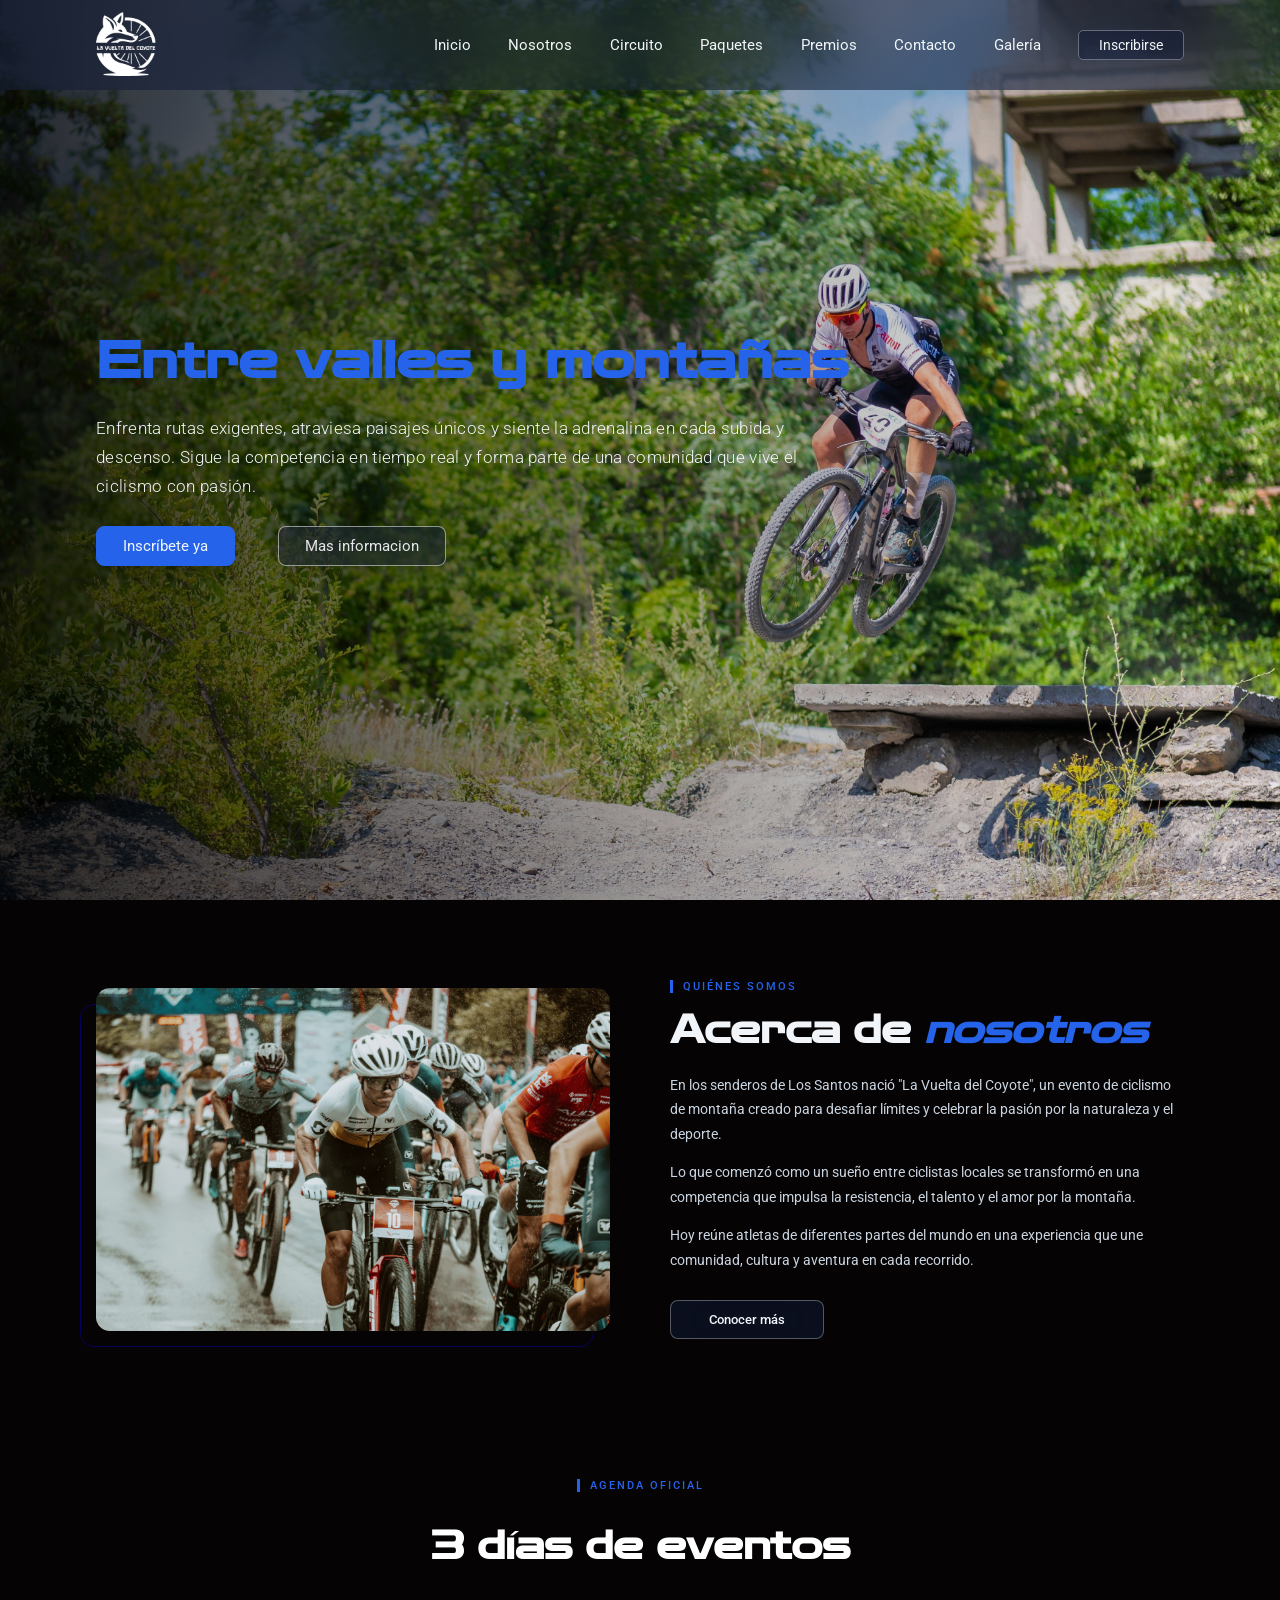
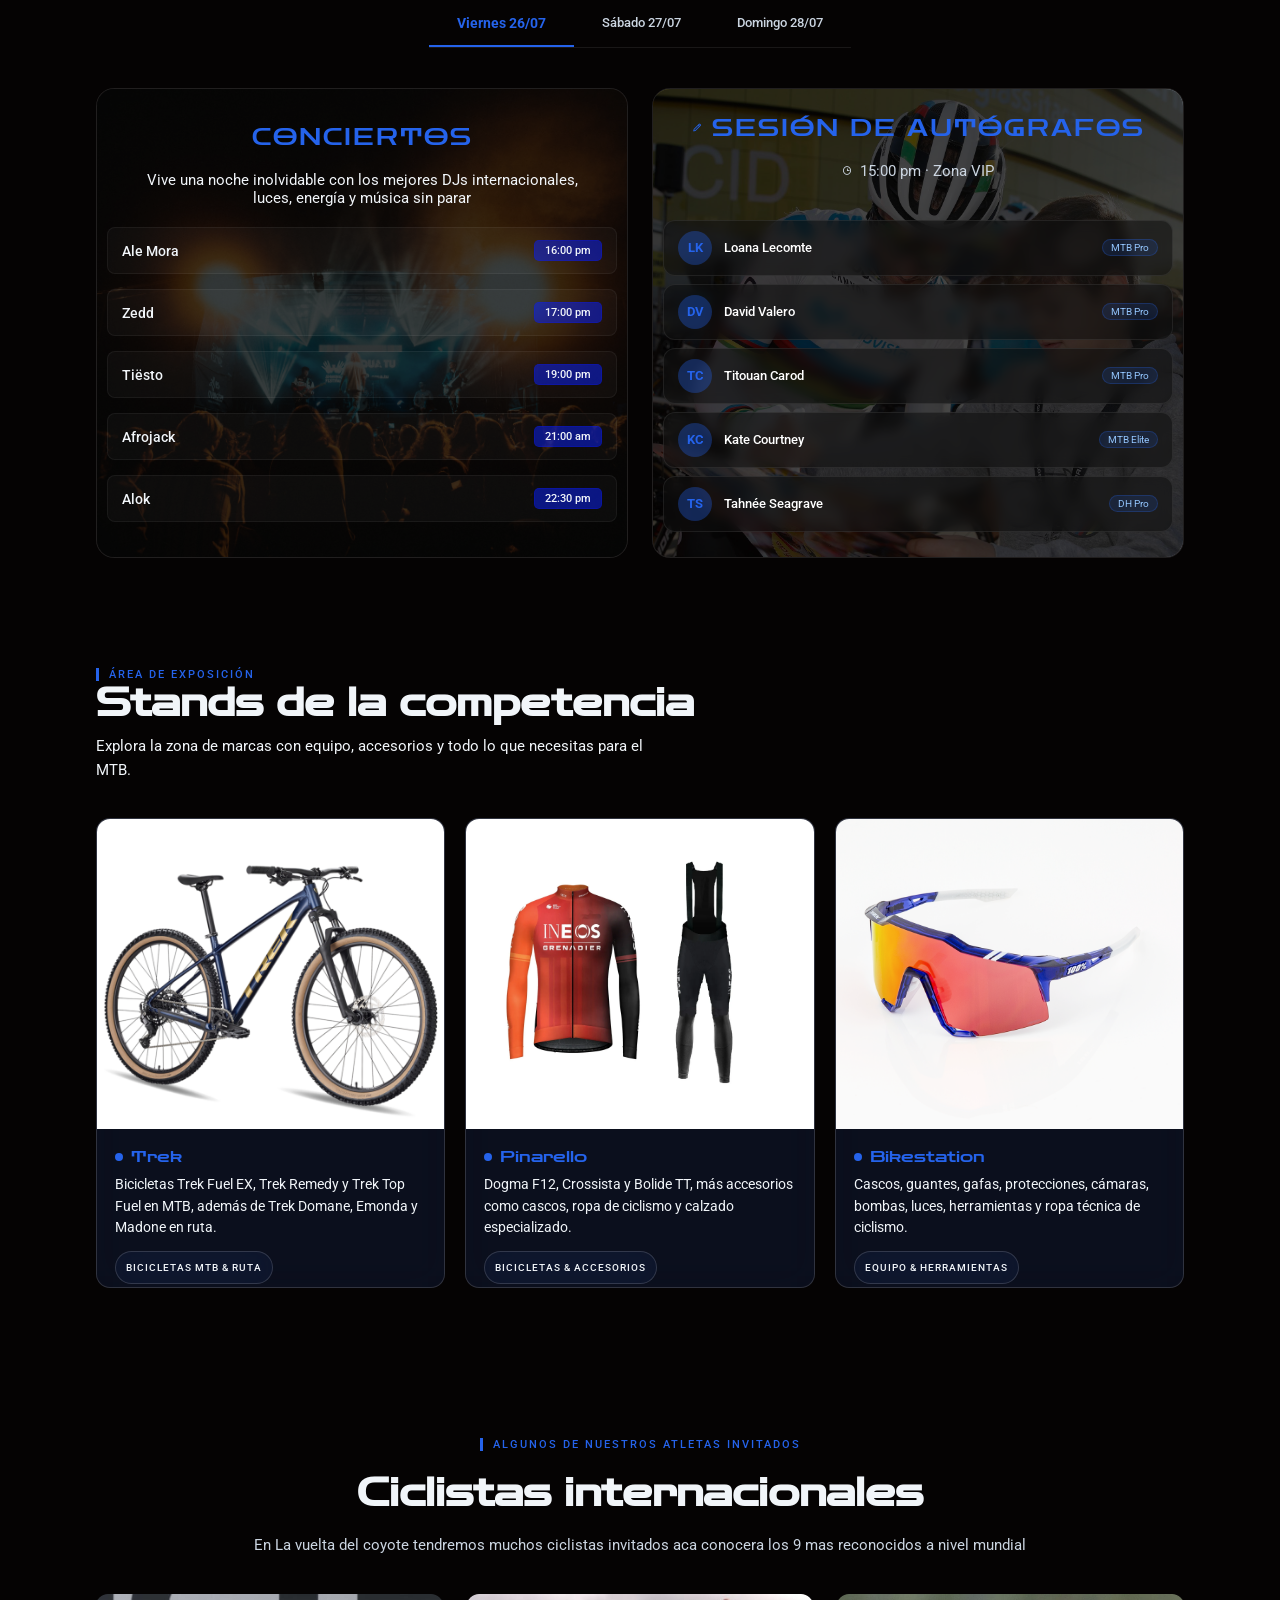
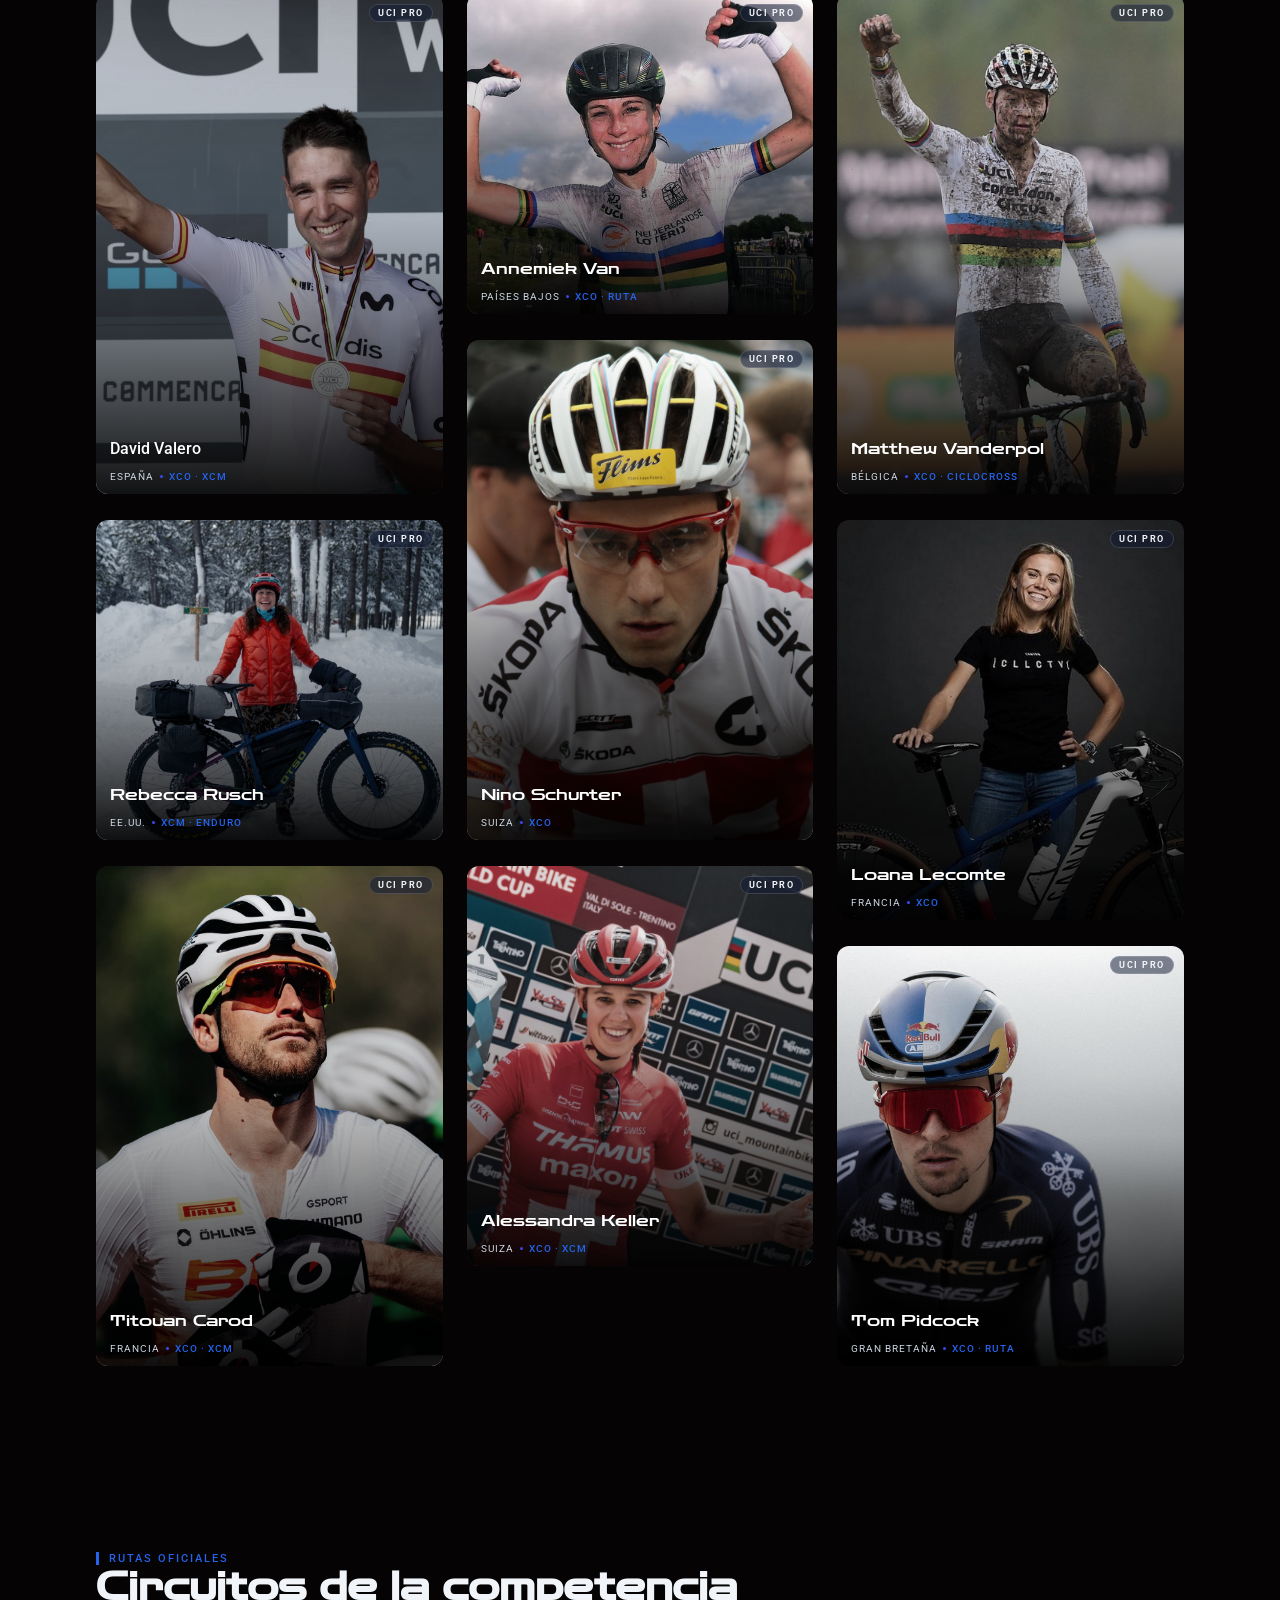
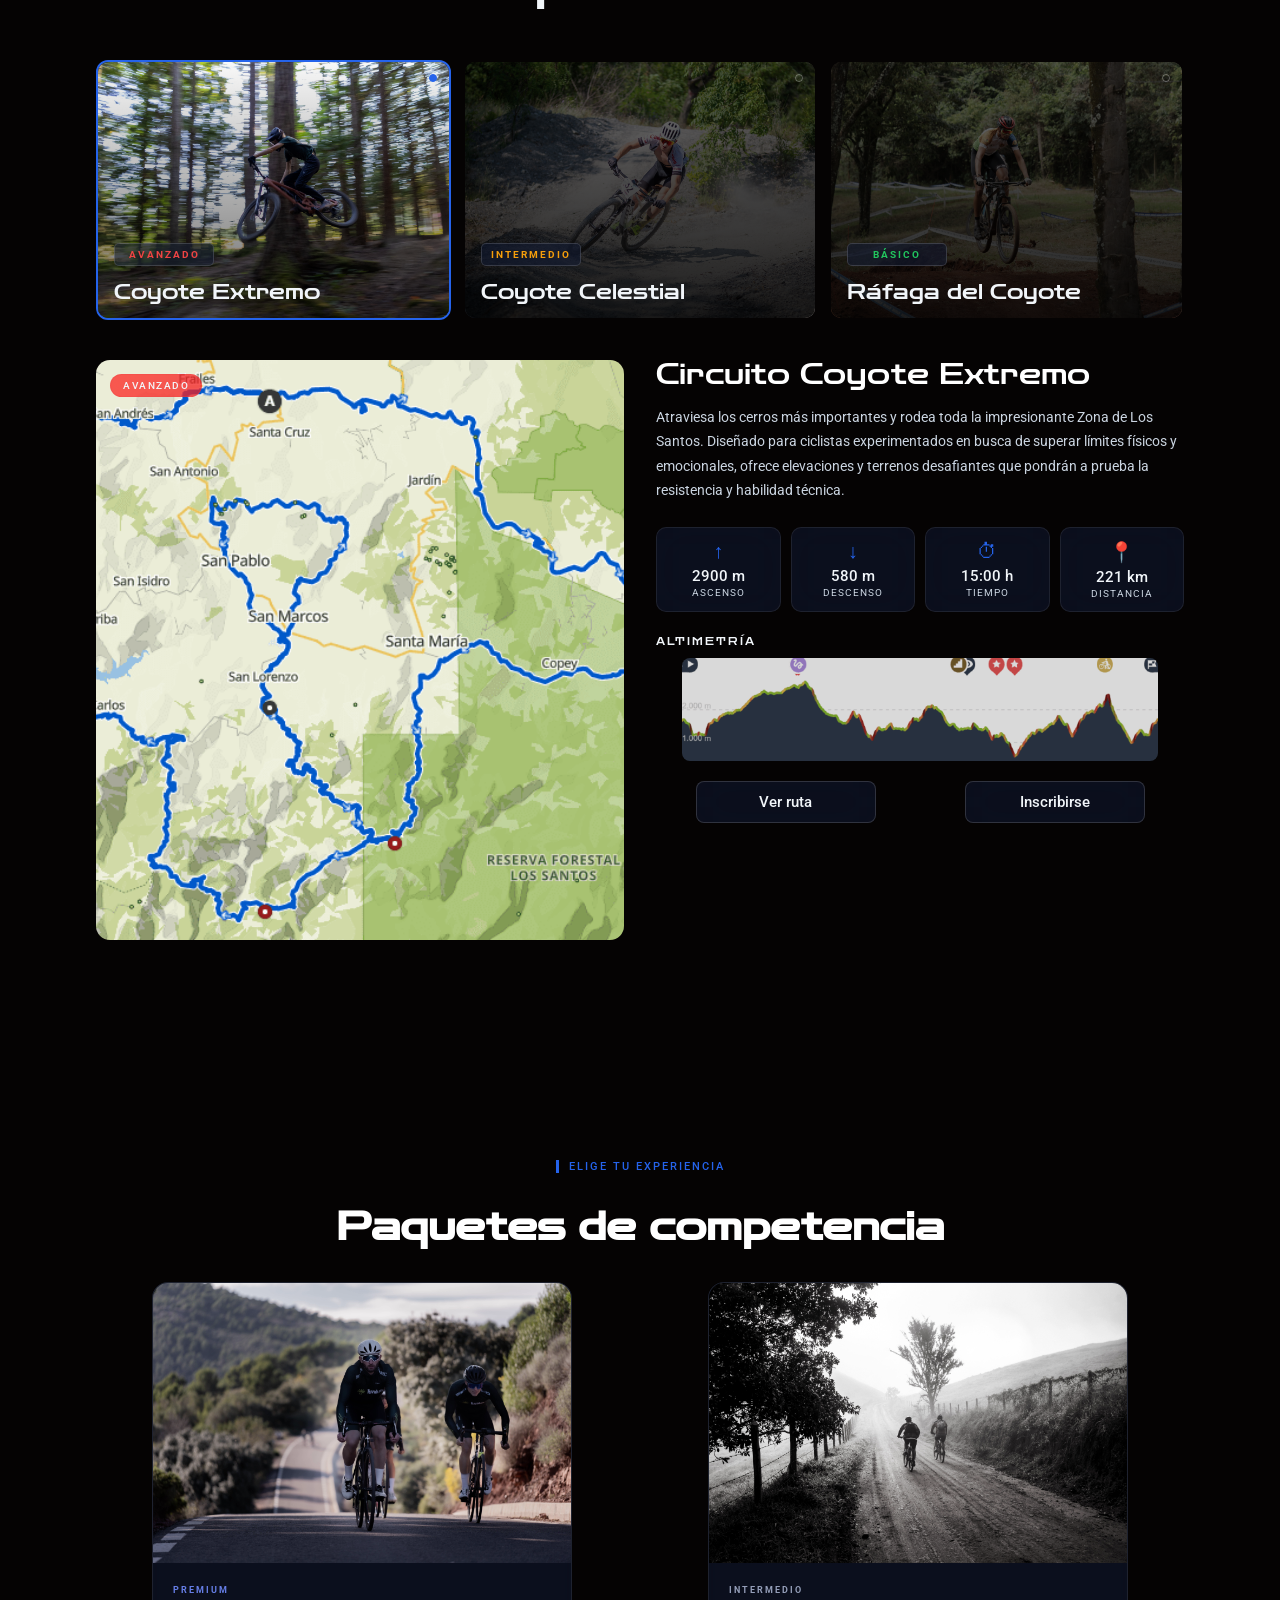
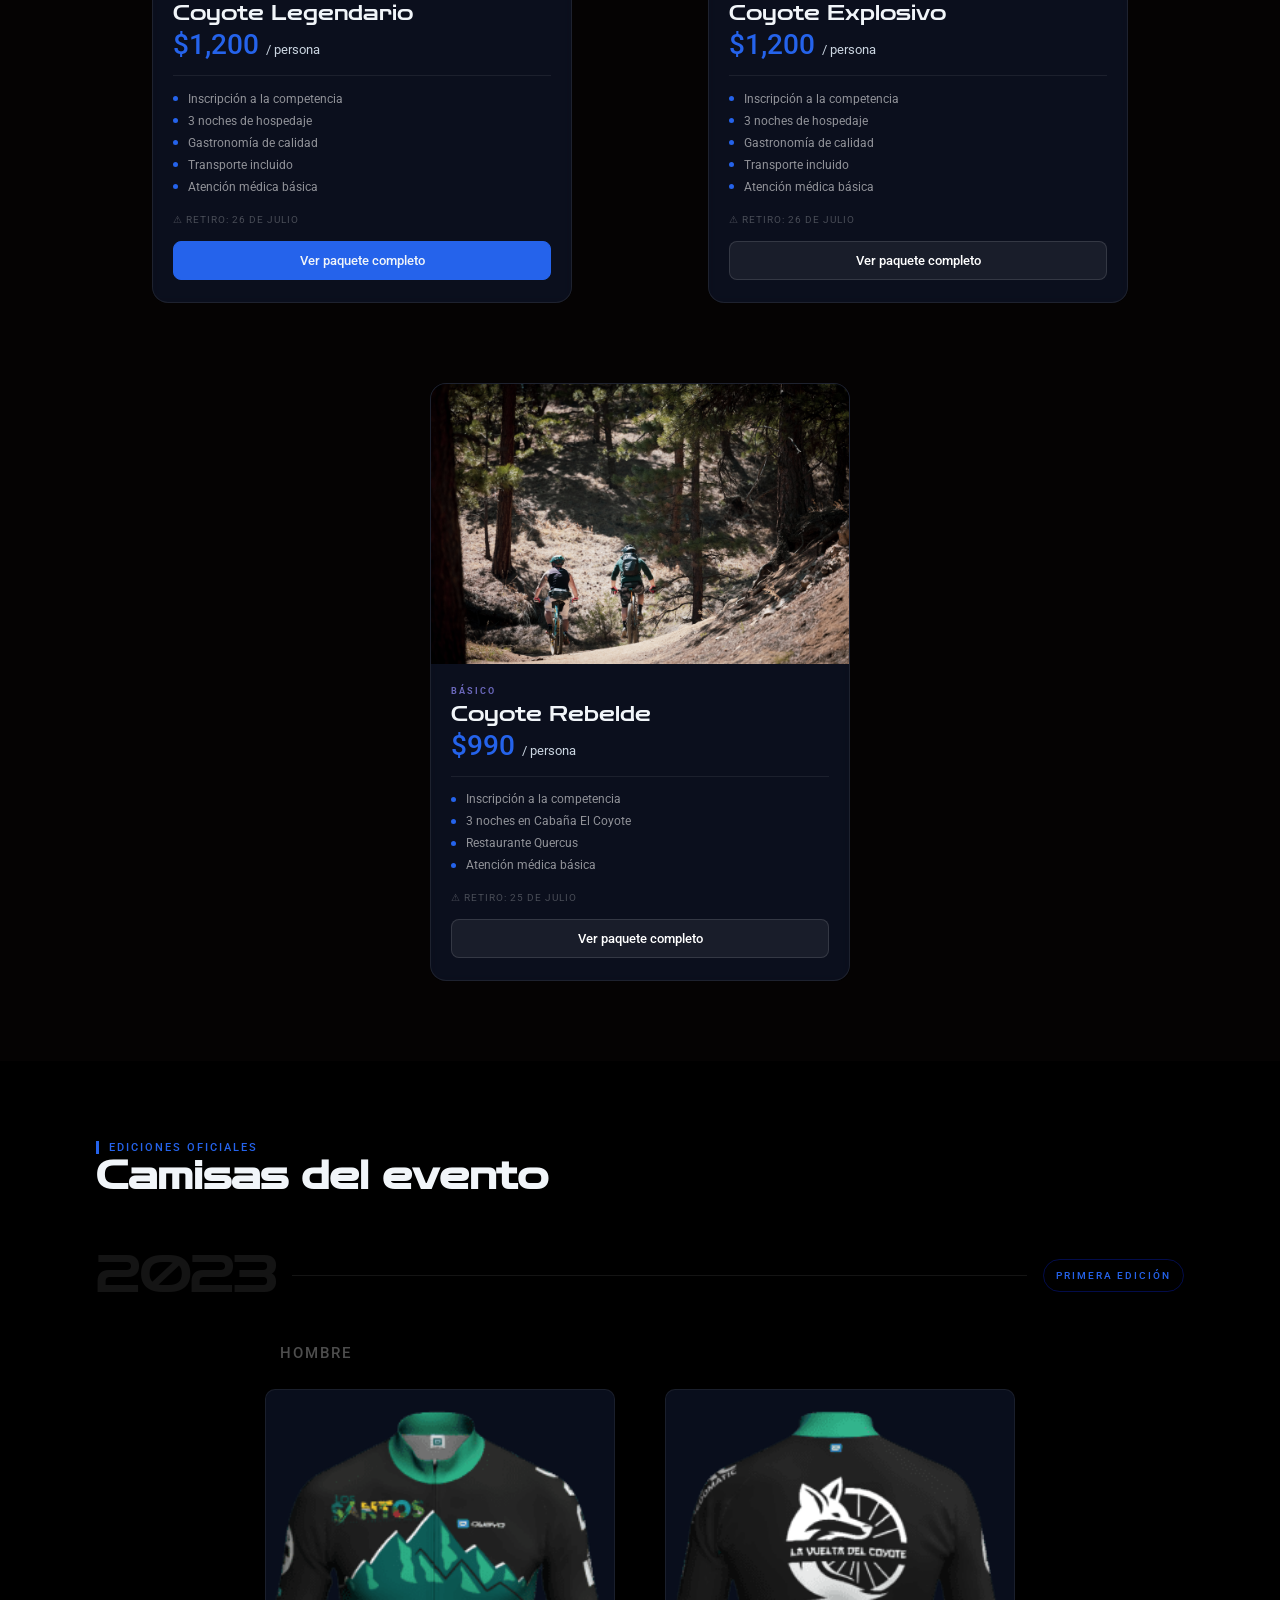
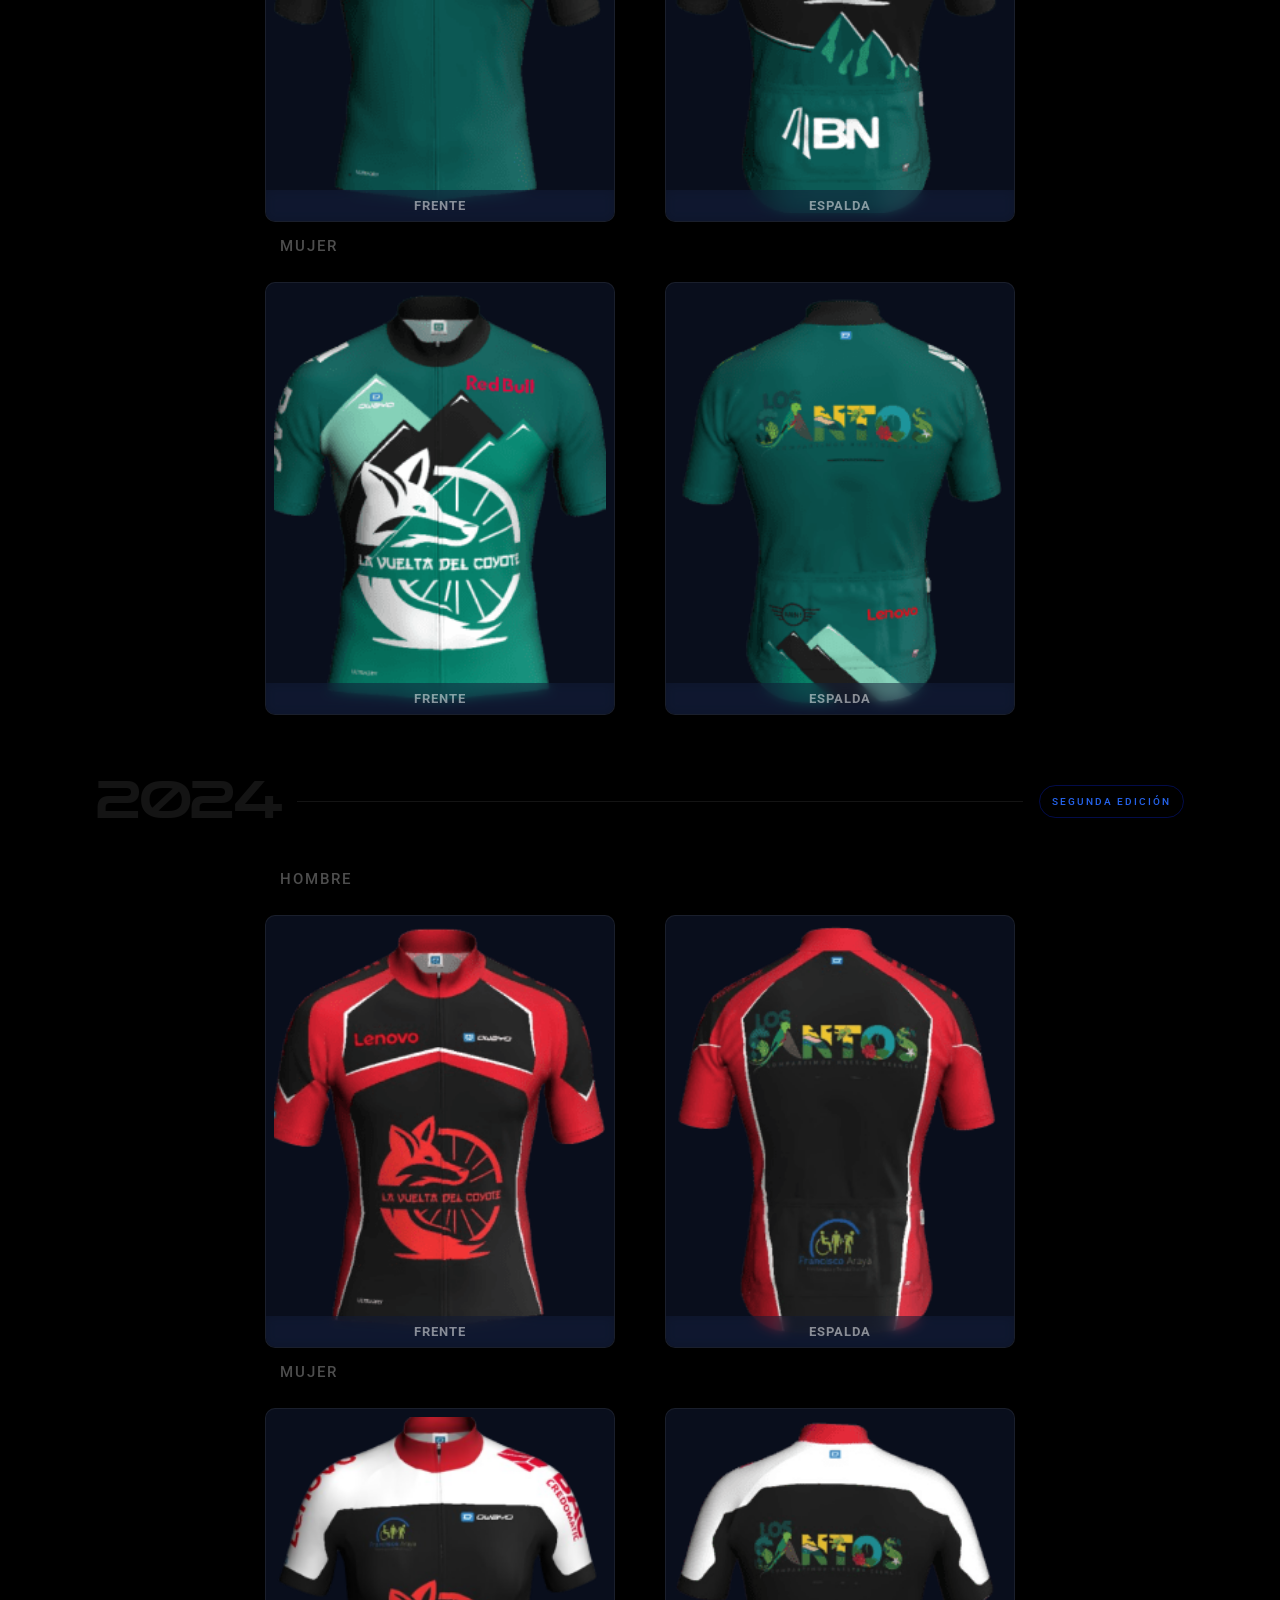
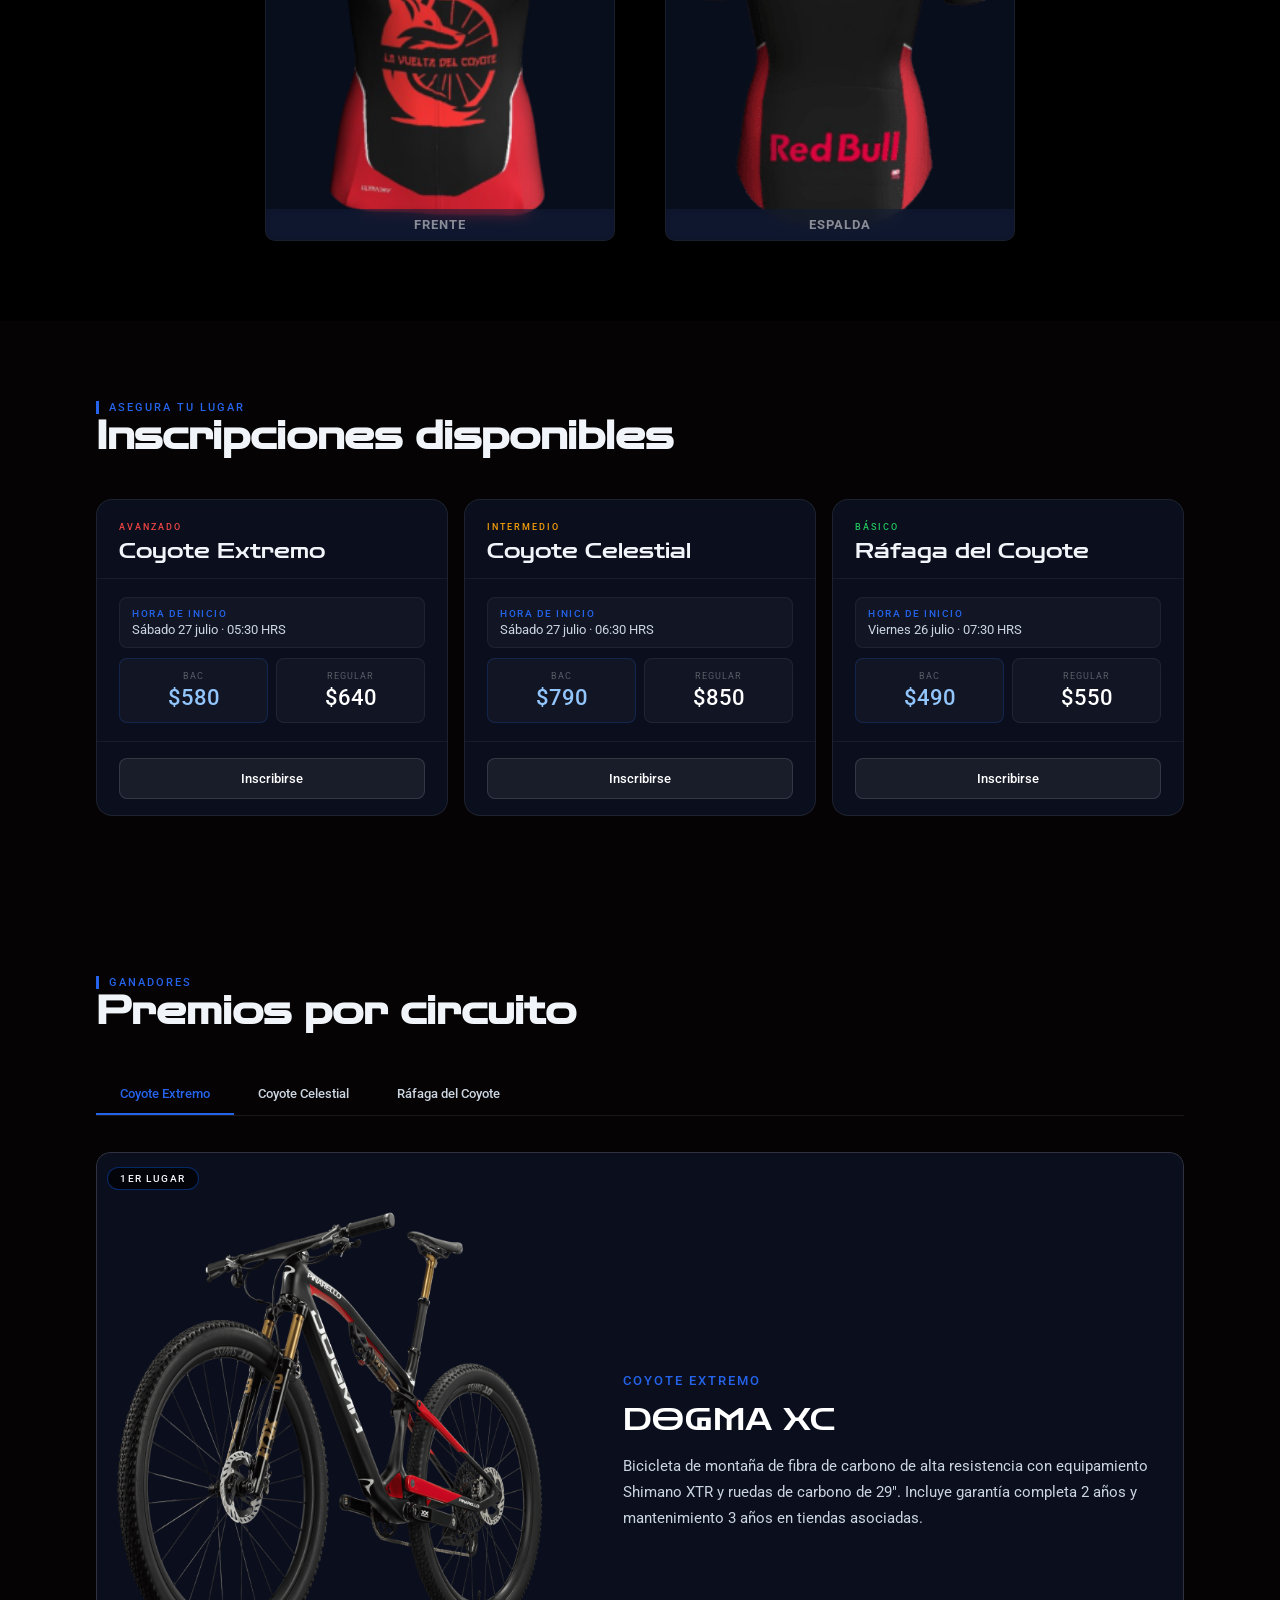
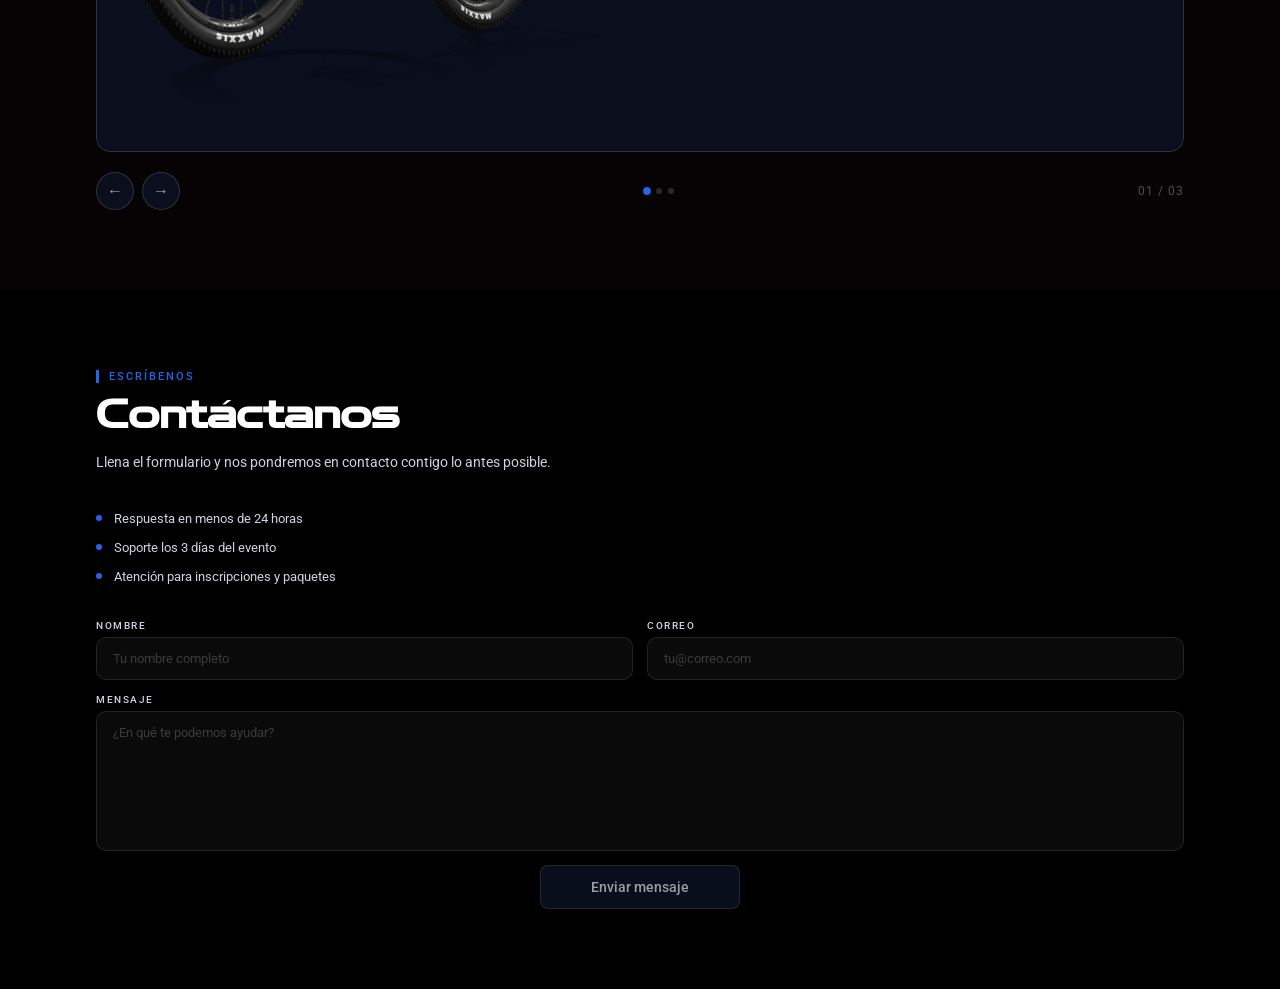
==== index.html @ 6ac996fc "Add files via upload" ====
<!DOCTYPE html>
<html lang="en">

<head>
    <meta charset="UTF-8">
    <meta name="viewport" content="width=device-width, initial-scale=1.0">
    <title>La vuelta del coyote</title>
    <link rel="shortcut icon" href="img/logo parte de arriba.svg" image/x-icon">
    <!-- link FONT AWESOME  all.min.css-->
    <link href='https://unpkg.com/boxicons@2.1.4/css/boxicons.min.css' rel='stylesheet'>
    <link rel="stylesheet" href="css/style.css">
</head>

<body>
    <header class="header">
        <div class="barranavegacion">
            <nav>
                <div class="logo">
                    <img class="logo-img" src="img/logo.png" alt="">
                </div>
                <div class="menu-hamburguesa">
                    <span></span>
                    <span></span>
                    <span></span>
                </div>
                <div class="navMenu">
                    <ul class="nav-list">
                        <li class="nav-link"><a class="texto-menu" href="#anclaheader">Inicio</a></li>
                        <li class="nav-link"><a class="texto-menu" href="#anclanosotros">Nosotros</a></li>
                        <li class="nav-link"><a class="texto-menu" href="#anclacircuitos">Circuito</a></li>
                        <li class="nav-link"><a class="texto-menu" href="#anclapaquetes">Paquetes</a></li>
                        <li class="nav-link"><a class="texto-menu" href="#anclapremiacion">Premios</a></li>
                        <li class="nav-link"><a class="texto-menu" href="#anclacontacto">Contacto</a></li>
                        <li class="nav-link"><a class="texto-menu" href="Galería.html">Galería</a></li>
                        <li><a class="btn-menu" href="Inscripcion.html">Inscribirse</a>
                        </li>
                    </ul>
                    <div class="x" id="nav-close">
                        <i class='bx bx-x bx-lg'></i>
                    </div>
                </div>
            </nav>
        </div>
        <div class="conatinerHeader">
            <h1 class="h1">
                Entre valles y montañas
            </h1>

            <div class="texto-normal">
                <p class="p">
                    Enfrenta rutas exigentes, atraviesa paisajes únicos y siente la adrenalina en cada subida y
                    descenso.
                    Sigue la competencia en tiempo real y forma parte de una comunidad que vive el ciclismo con pasión.
                </p>
            </div>

            <div class="texto-celular-peque">
                <p class="p">
                    Vive el ciclismo de montaña en Los Santos.
                    <br>
                    Rutas exigentes, paisajes únicos y pura adrenalina en cada recorrido.
                    Sé parte de esta experiencia.
                </p>
            </div>
            <div class="btn-he">
                <a href="Inscripcion.html" class="Boton-header1">Inscríbete ya</a>
                <a href="Inscripcion.html" class="Boton-header2">Mas informacion</a>
            </div>
        </div>
    </header>
    <main>
        <section class="historia" id="historia">
            <article class="container">
                <div class="an-inner">

                    <div class="an-img-wrap">
                        <div class="an-img-line"></div>
                        <img class="an-img" src="img/nosotros.jpg" alt="La Vuelta del Coyote">
                    </div>

                    <div class="an-text">
                        <span class="an-tag">Quiénes somos</span>
                        <h2>Acerca de <em>nosotros</em></h2>
                        <p>En los senderos de Los Santos nació "La Vuelta del Coyote", un evento de ciclismo de montaña
                            creado para desafiar límites y celebrar la pasión por la naturaleza y el deporte.</p>
                        <p>Lo que comenzó como un sueño entre ciclistas locales se transformó en una competencia que
                            impulsa la resistencia, el talento y el amor por la montaña.</p>
                        <p>Hoy reúne atletas de diferentes partes del mundo en una experiencia que une comunidad,
                            cultura y aventura en cada recorrido.</p>
                        <a class="an-btn" href="historia.html">
                            Conocer más
                        </a>
                    </div>

                </div>
            </article>
        </section>
        <!-- ══════════════════════════════════════
     EVENTOS
══════════════════════════════════════ -->
        <section class="ew-section" id="eventos">
            <div class="container">
                <!-- HEADER + TABS -->
                <div class="ew-header">
                    <span class="rb-tag">Agenda oficial</span>
                    <h2>3 días de eventos</h2>
                    <div class="ew-tabs">
                        <div class="ew-tab active" onclick="showDay('d1', this)">Viernes 26/07</div>
                        <div class="ew-tab" onclick="showDay('d2', this)">Sábado 27/07</div>
                        <div class="ew-tab" onclick="showDay('d3', this)">Domingo 28/07</div>
                    </div>
                </div>

                <!-- CUERPO DÍAS -->
                <div class="ew-body">
                    <div class="ew-body-inner">

                        <!-- DÍA 1 — Viernes -->
                        <div class="ew-day active" id="d1">

                            <div class="ew-concert">
                                <img class="ew-concert-img" src="img/concierto.jpg" alt="Concierto viernes">

                                <div class="ew-concert-body">
                                    <div class="ew-section-label">
                                        Conciertos
                                    </div>

                                    <p class="ew-concert-text">
                                        Vive una noche inolvidable con los mejores DJs internacionales, luces, energía y
                                        música sin parar
                                    </p>

                                    <div class="ew-lineup">
                                        <div class="ew-artist">
                                            <span class="ew-artist-name">Ale Mora</span>
                                            <span class="ew-artist-time">16:00 pm</span>
                                        </div>
                                        <div class="ew-artist">
                                            <span class="ew-artist-name">Zedd</span>
                                            <span class="ew-artist-time">17:00 pm</span>
                                        </div>
                                        <div class="ew-artist">
                                            <span class="ew-artist-name">Tiësto</span>
                                            <span class="ew-artist-time">19:00 pm</span>
                                        </div>
                                        <div class="ew-artist">
                                            <span class="ew-artist-name">Afrojack</span>
                                            <span class="ew-artist-time">21:00 am</span>
                                        </div>

                                        <div class="ew-artist">
                                            <span class="ew-artist-name">Alok</span>
                                            <span class="ew-artist-time">22:30 pm</span>
                                        </div>
                                    </div>
                                </div>
                            </div>
                            <div class="ew-sign">

                                <img class="ew-autografo" src="img/51734011_10157051315244494_9063952334115045376_n.jpg"
                                    alt="Concierto viernes">
                                <div class="ew-concert-body">
                                    <div class="ew-section-label">
                                        <i class='bx bx-pencil'></i> Sesión de autógrafos
                                    </div>
                                    <div class="ew-sign-meta">
                                        <i class='bx bx-time'></i> 15:00 pm · Zona VIP
                                    </div>
                                    <div class="ew-riders">
                                        <div class="ew-rider">
                                            <div class="ew-rider-avatar">LK</div>
                                            <span class="ew-rider-name">Loana Lecomte</span>
                                            <span class="ew-rider-tag">MTB Pro</span>
                                        </div>
                                        <div class="ew-rider">
                                            <div class="ew-rider-avatar">DV</div>
                                            <span class="ew-rider-name">David Valero</span>
                                            <span class="ew-rider-tag">MTB Pro</span>
                                        </div>
                                        <div class="ew-rider">
                                            <div class="ew-rider-avatar">TC</div>
                                            <span class="ew-rider-name">Titouan Carod</span>
                                            <span class="ew-rider-tag">MTB Pro</span>
                                        </div>
                                        <div class="ew-rider">
                                            <div class="ew-rider-avatar">KC</div>
                                            <span class="ew-rider-name">Kate Courtney</span>
                                            <span class="ew-rider-tag">MTB Elite</span>
                                        </div>

                                        <div class="ew-rider">
                                            <div class="ew-rider-avatar">TS</div>
                                            <span class="ew-rider-name">Tahnée Seagrave</span>
                                            <span class="ew-rider-tag">DH Pro</span>
                                        </div>
                                    </div>
                                </div>

                            </div>
                        </div>



                    </div>

                    <!-- DÍA 2 — Sábado -->
                    <div class="ew-day" id="d2">

                        <div class="ew-concert">
                            <img class="ew-concert-img" src="img/concierto2.jpg" alt="Concierto sábado">

                            <div class="ew-concert-body">
                                <div class="ew-section-label">
                                    Conciertos
                                </div>

                                <p class="ew-concert-text">
                                    Prepárate para una experiencia épica con beats explosivos, efectos visuales y
                                    artistas que harán vibrar toda la noche
                                </p>

                                <div class="ew-lineup">
                                    <div class="ew-artist">
                                        <span class="ew-artist-name">Toledo</span>
                                        <span class="ew-artist-time">15:30 pm</span>
                                    </div>

                                    <div class="ew-artist">
                                        <span class="ew-artist-name">Steve Aoki</span>
                                        <span class="ew-artist-time">17:00 pm</span>
                                    </div>

                                    <div class="ew-artist">
                                        <span class="ew-artist-name">Charlotte de Witte</span>
                                        <span class="ew-artist-time">18:30 pm</span>
                                    </div>

                                    <div class="ew-artist">
                                        <span class="ew-artist-name">Marshmello</span>
                                        <span class="ew-artist-time">20:00 pm</span>
                                    </div>

                                    <div class="ew-artist">
                                        <span class="ew-artist-name">Don Diablo</span>
                                        <span class="ew-artist-time">22:00 pm</span>
                                    </div>
                                </div>
                            </div>
                        </div>

                        <div class="ew-sign">

                            <img class="ew-autografo" src="img/autografo.png" alt="Sesión de autógrafos sábado">

                            <div class="ew-concert-body">

                                <div class="ew-section-label">
                                    <i class='bx bx-pencil'></i> Sesión de autógrafos
                                </div>

                                <div class="ew-sign-meta">
                                    <i class='bx bx-time'></i> 16:30 pm · Zona Premium
                                </div>

                                <div class="ew-riders">

                                    <div class="ew-rider">
                                        <div class="ew-rider-avatar">MG</div>
                                        <span class="ew-rider-name">Mathieu van der Poel</span>
                                        <span class="ew-rider-tag">XC Elite</span>
                                    </div>

                                    <div class="ew-rider">
                                        <div class="ew-rider-avatar">SP</div>
                                        <span class="ew-rider-name">Sam Pilgrim</span>
                                        <span class="ew-rider-tag">Freestyle MTB</span>
                                    </div>

                                    <div class="ew-rider">
                                        <div class="ew-rider-avatar">NF</div>
                                        <span class="ew-rider-name">Nino Schurter</span>
                                        <span class="ew-rider-tag">World Champion</span>
                                    </div>

                                    <div class="ew-rider">
                                        <div class="ew-rider-avatar">RH</div>
                                        <span class="ew-rider-name">Rachel Atherton</span>
                                        <span class="ew-rider-tag">Downhill Pro</span>
                                    </div>

                                    <div class="ew-rider">
                                        <div class="ew-rider-avatar">TP</div>
                                        <span class="ew-rider-name">Tom Pidcock</span>
                                        <span class="ew-rider-tag">Olympic Rider</span>
                                    </div>

                                </div>
                            </div>

                        </div>

                    </div>

                    <!-- DÍA 3 — Domingo -->
                    <div class="ew-day" id="d3">

                        <div class="ew-concert">
                            <img class="ew-concert-img" src="img/concierto3.jpg" alt="Concierto domingo">

                            <div class="ew-concert-body">
                                <div class="ew-section-label">
                                    Conciertos
                                </div>

                                <p class="ew-concert-text">
                                    El último día llega con una mezcla brutal de música electrónica, visuales futuristas
                                    y un cierre legendario
                                </p>

                                <div class="ew-lineup">

                                    <div class="ew-artist">
                                        <span class="ew-artist-name">Alan Walker</span>
                                        <span class="ew-artist-time">14:30 pm</span>
                                    </div>

                                    <div class="ew-artist">
                                        <span class="ew-artist-name">DJ Snake</span>
                                        <span class="ew-artist-time">16:00 pm</span>
                                    </div>

                                    <div class="ew-artist">
                                        <span class="ew-artist-name">KSHMR</span>
                                        <span class="ew-artist-time">18:00 pm</span>
                                    </div>

                                    <div class="ew-artist">
                                        <span class="ew-artist-name">The Chainsmokers</span>
                                        <span class="ew-artist-time">20:00 pm</span>
                                    </div>

                                    <div class="ew-artist">
                                        <span class="ew-artist-name">Hardwell</span>
                                        <span class="ew-artist-time">22:30 pm</span>
                                    </div>

                                </div>
                            </div>
                        </div>

                        <div class="ew-sign">

                            <img class="ew-autografo" src="img/istockphoto-130406714-612x612.jpg"
                                alt="Sesión de autógrafos domingo">

                            <div class="ew-concert-body">

                                <div class="ew-section-label">
                                    <i class='bx bx-pencil'></i> Sesión de autógrafos
                                </div>

                                <div class="ew-sign-meta">
                                    <i class='bx bx-time'></i> 17:00 pm · Zona Fans
                                </div>

                                <div class="ew-riders">

                                    <div class="ew-rider">
                                        <div class="ew-rider-avatar">JN</div>
                                        <span class="ew-rider-name">Jolanda Neff</span>
                                        <span class="ew-rider-tag">XC Champion</span>
                                    </div>

                                    <div class="ew-rider">
                                        <div class="ew-rider-avatar">MV</div>
                                        <span class="ew-rider-name">Marianne Vos</span>
                                        <span class="ew-rider-tag">Road / CX Elite</span>
                                    </div>

                                    <div class="ew-rider">
                                        <div class="ew-rider-avatar">PL</div>
                                        <span class="ew-rider-name">Pauline Ferrand-Prévot</span>
                                        <span class="ew-rider-tag">Olympic Rider</span>
                                    </div>

                                    <div class="ew-rider">
                                        <div class="ew-rider-avatar">MC</div>
                                        <span class="ew-rider-name">Myriam Nicole</span>
                                        <span class="ew-rider-tag">World Champion</span>
                                    </div>

                                    <div class="ew-rider">
                                        <div class="ew-rider-avatar">LG</div>
                                        <span class="ew-rider-name">Loana Lecomte</span>
                                        <span class="ew-rider-tag">XC Pro</span>
                                    </div>

                                </div>
                            </div>

                        </div>

                    </div>

                </div>
            </div>
            </div>



        </section>
        <!-- ══════════════════════════════════════
     STANDS
══════════════════════════════════════ -->
        <section class="st-section" id="toldos">
            <div class="container">

                <div class="st-header">
                    <span class="rb-tag st-tag">Área de exposición</span>
                    <h2>Stands de la competencia</h2>
                    <p>Explora la zona de marcas con equipo, accesorios y todo lo que necesitas para el MTB.</p>
                </div>

                <div class="st-grid">

                    <div class="st-card">
                        <img class="st-card-img" src="img/trek.png" alt="Stand Trek">
                        <div class="st-card-body">
                            <p class="st-brand"><span class="st-brand-dot"></span>Trek</p>
                            <p class="st-card-desc">Bicicletas Trek Fuel EX, Trek Remedy y Trek Top Fuel en MTB, además
                                de Trek Domane, Emonda y Madone en ruta.</p>
                            <span class="st-card-tag">Bicicletas MTB & Ruta</span>
                        </div>
                    </div>

                    <div class="st-card">
                        <img class="st-card-img" src="img/pinarello.jpg" alt="Stand Pinarello">
                        <div class="st-card-body">
                            <p class="st-brand"><span class="st-brand-dot"></span>Pinarello</p>
                            <p class="st-card-desc">Dogma F12, Crossista y Bolide TT, más accesorios como cascos, ropa
                                de ciclismo y calzado especializado.</p>
                            <span class="st-card-tag">Bicicletas & Accesorios</span>
                        </div>
                    </div>

                    <div class="st-card">
                        <img class="st-card-img" src="img/bikestation.jpg" alt="Stand Bikestation">
                        <div class="st-card-body">
                            <p class="st-brand"><span class="st-brand-dot"></span>Bikestation</p>
                            <p class="st-card-desc">Cascos, guantes, gafas, protecciones, cámaras, bombas, luces,
                                herramientas y ropa técnica de ciclismo.</p>
                            <span class="st-card-tag">Equipo & Herramientas</span>
                        </div>
                    </div>

                </div>
            </div>
        </section>
        <section class="ciclistas" id="ciclistas">
            <div class="container">

                <div class="ciclist-header">
                    <span class="rb-tag st-tag">Algunos de nuestros atletas invitados</span>
                    <h2>Ciclistas internacionales</h2>
                    <p>En La vuelta del coyote tendremos muchos ciclistas invitados aca conocera los 9 mas reconocidos a
                        nivel mundial</p>
                </div>

                <div class="cy-grid">

                    <div class="cy-card card-1 cy-card--tall">
                        <img src="img/david.jpg" alt="David Valero">
                        <div class="cy-overlay"></div>
                        <span class="cy-uci">UCI Pro</span>
                        <div class="cy-info">
                            <p class="cy-name">David Valero</p>
                            <div class="cy-meta">
                                <span class="cy-country">España</span>
                                <span class="cy-dot"></span>
                                <span class="cy-spec">XCO · XCM</span>
                            </div>
                            <div class="cy-extra">
                                <p class="cy-extra-text">Campeón nacional de MTB cross-country</p>
                            </div>
                        </div>
                    </div>

                    <div class="cy-card card-2">
                        <img src="img/rebecca rush.png" alt="Rebecca Rusch">
                        <div class="cy-overlay"></div>
                        <span class="cy-uci">UCI Pro</span>
                        <div class="cy-info">
                            <p class="cy-name">Rebecca Rusch</p>
                            <div class="cy-meta">
                                <span class="cy-country">EE.UU.</span>
                                <span class="cy-dot"></span>
                                <span class="cy-spec">XCM · Enduro</span>
                            </div>
                            <div class="cy-extra">
                                <p class="cy-extra-text">La "Reina del Dolor" del ciclismo extremo</p>
                            </div>
                        </div>
                    </div>

                    <div class="cy-card card-3">
                        <img src="img/Titouan Carod.png" alt="Titouan Carod">
                        <div class="cy-overlay"></div>
                        <span class="cy-uci">UCI Pro</span>
                        <div class="cy-info">
                            <p class="cy-name">Titouan Carod</p>
                            <div class="cy-meta">
                                <span class="cy-country">Francia</span>
                                <span class="cy-dot"></span>
                                <span class="cy-spec">XCO · XCM</span>
                            </div>
                            <div class="cy-extra">
                                <p class="cy-extra-text">Top 10 Copa del Mundo UCI MTB</p>
                            </div>
                        </div>
                    </div>

                    <div class="cy-card card-4">
                        <img src="img/anemic.jpg" alt="Annemiek Van">
                        <div class="cy-overlay"></div>
                        <span class="cy-uci">UCI Pro</span>
                        <div class="cy-info">
                            <p class="cy-name">Annemiek Van</p>
                            <div class="cy-meta">
                                <span class="cy-country">Países Bajos</span>
                                <span class="cy-dot"></span>
                                <span class="cy-spec">XCO · Ruta</span>
                            </div>
                            <div class="cy-extra">
                                <p class="cy-extra-text">Medallista olímpica y campeona mundial</p>
                            </div>
                        </div>
                    </div>

                    <div class="cy-card card-5">
                        <img src="img/Nino Shuter.png" alt="Nino Schurter">
                        <div class="cy-overlay"></div>
                        <span class="cy-uci">UCI Pro</span>
                        <div class="cy-info">
                            <p class="cy-name">Nino Schurter</p>
                            <div class="cy-meta">
                                <span class="cy-country">Suiza</span>
                                <span class="cy-dot"></span>
                                <span class="cy-spec">XCO</span>
                            </div>
                            <div class="cy-extra">
                                <p class="cy-extra-text">9× Campeón del mundo UCI XCO</p>
                            </div>
                        </div>
                    </div>

                    <div class="cy-card card-9">
                        <img src="img/Alessandra Keller.jpg" alt="Alessandra Keller">
                        <div class="cy-overlay"></div>
                        <span class="cy-uci">UCI Pro</span>
                        <div class="cy-info">
                            <p class="cy-name">Alessandra Keller</p>
                            <div class="cy-meta">
                                <span class="cy-country">Suiza</span>
                                <span class="cy-dot"></span>
                                <span class="cy-spec">XCO · XCM</span>
                            </div>
                            <div class="cy-extra">
                                <p class="cy-extra-text">Medallista olímpica Tokyo 2020</p>
                            </div>
                        </div>
                    </div>

                    <div class="cy-card card-6">
                        <img src="img/Matthew Vanderpol.jpg" alt="Matthew Vanderpol">
                        <div class="cy-overlay"></div>
                        <span class="cy-uci">UCI Pro</span>
                        <div class="cy-info">
                            <p class="cy-name">Matthew Vanderpol</p>
                            <div class="cy-meta">
                                <span class="cy-country">Bélgica</span>
                                <span class="cy-dot"></span>
                                <span class="cy-spec">XCO · Ciclocross</span>
                            </div>
                            <div class="cy-extra">
                                <p class="cy-extra-text">Campeón mundial de ciclocross</p>
                            </div>
                        </div>
                    </div>

                    <div class="cy-card card-7">
                        <img src="img/Loana Lecomte.png" alt="Loana Lecomte">
                        <div class="cy-overlay"></div>
                        <span class="cy-uci">UCI Pro</span>
                        <div class="cy-info">
                            <p class="cy-name">Loana Lecomte</p>
                            <div class="cy-meta">
                                <span class="cy-country">Francia</span>
                                <span class="cy-dot"></span>
                                <span class="cy-spec">XCO</span>
                            </div>
                            <div class="cy-extra">
                                <p class="cy-extra-text">Nº1 ranking mundial UCI XCO femenino</p>
                            </div>
                        </div>
                    </div>

                    <div class="cy-card card-8">
                        <img src="img/Tom Pidcock.jpg" alt="Tom Pidcock">
                        <div class="cy-overlay"></div>
                        <span class="cy-uci">UCI Pro</span>
                        <div class="cy-info">
                            <p class="cy-name">Tom Pidcock</p>
                            <div class="cy-meta">
                                <span class="cy-country">Gran Bretaña</span>
                                <span class="cy-dot"></span>
                                <span class="cy-spec">XCO · Ruta</span>
                            </div>
                            <div class="cy-extra">
                                <p class="cy-extra-text">Oro olímpico MTB Tokyo 2020</p>
                            </div>
                        </div>
                    </div>

                </div>
            </div>
        </section>
        <!-- ══════════════════════════════════════
     CIRCUITOS
══════════════════════════════════════ -->
        <section class="cr-section" id="anclacircuitos">
            <div class="container">

                <div class="cr-header">
                    <span class="rb-tag">Rutas oficiales</span>
                    <h2>Circuitos de la competencia</h2>
                </div>

                <!-- SELECTOR -->
                <div class="cr-selector">

                    <div class="cr-sel-card active" onclick="showCircuito('extremo', this)">
                        <img src="img/avanzado.jpg" alt="Coyote Extremo">
                        <div class="cr-sel-overlay"></div>
                        <div class="cr-sel-indicator"></div>
                        <div class="cr-sel-body">
                            <p class="cr-sel-level cr-sel-level--hard">Avanzado</p>
                            <p class="cr-sel-name">Coyote Extremo</p>
                        </div>
                    </div>

                    <div class="cr-sel-card" onclick="showCircuito('celestial', this)">
                        <img src="img/celestial.jpg" alt="Coyote Celestial">
                        <div class="cr-sel-overlay"></div>
                        <div class="cr-sel-indicator"></div>
                        <div class="cr-sel-body">
                            <p class="cr-sel-level cr-sel-level--mid">Intermedio</p>
                            <p class="cr-sel-name">Coyote Celestial</p>
                        </div>
                    </div>

                    <div class="cr-sel-card" onclick="showCircuito('rafaga', this)">
                        <img src="img/rafag.jpg" alt="Ráfaga del Coyote">
                        <div class="cr-sel-overlay"></div>
                        <div class="cr-sel-indicator"></div>
                        <div class="cr-sel-body">
                            <p class="cr-sel-level cr-sel-level--easy">Básico</p>
                            <p class="cr-sel-name">Ráfaga del Coyote</p>
                        </div>
                    </div>

                </div>

                <!-- DETALLE EXTREMO -->
                <div class="cr-detail active" id="extremo">

                    <div class="cr-detail-img-wrap">
                        <img class="cr-detail-img" src="img/carrera avanzada IMG.png" alt="Coyote Extremo">
                        <span class="cr-detail-badge cr-detail-badge--hard">Avanzado</span>
                    </div>

                    <div class="cr-detail-right">
                        <h3>Circuito Coyote Extremo</h3>
                        <p class="pCirtuitos">Atraviesa los cerros más importantes y rodea toda la impresionante Zona de
                            Los Santos.
                            Diseñado para ciclistas experimentados en busca de superar límites físicos y emocionales,
                            ofrece elevaciones y terrenos desafiantes que pondrán a prueba la resistencia y habilidad
                            técnica.</p>
                        <div class="cr-stats">
                            <div class="cr-stat">
                                <div class="cr-stat-icon">↑</div>
                                <div class="cr-stat-val">2900 m</div>
                                <div class="cr-stat-lbl">Ascenso</div>
                            </div>
                            <div class="cr-stat">
                                <div class="cr-stat-icon">↓</div>
                                <div class="cr-stat-val">580 m</div>
                                <div class="cr-stat-lbl">Descenso</div>
                            </div>
                            <div class="cr-stat">
                                <div class="cr-stat-icon">⏱</div>
                                <div class="cr-stat-val">15:00 h</div>
                                <div class="cr-stat-lbl">Tiempo</div>
                            </div>
                            <div class="cr-stat">
                                <div class="cr-stat-icon">📍</div>
                                <div class="cr-stat-val">221 km</div>
                                <div class="cr-stat-lbl">Distancia</div>
                            </div>
                        </div>
                        <p class="altimetria">Altimetría</p>
                        <img class="cr-alti-img" src="img/altimetria avanzado IMG.png" alt="Altimetría Extremo">
                        <div class="cr-btns">
                            <a class="cr-btn cr-btn--primary"
                                href="https://www.komoot.com/es-es/tour/1646582910?share_token=alz5dgwjAFU0tqYjAiE5W2bas9hZ89dsBdHOQ7GVmM3VMmvr3D&ref=wtd"
                                target="_blank">Ver ruta</a>
                            <a class="cr-btn cr-btn--secondary" href="Inscripcion.html">Inscribirse</a>
                        </div>
                    </div>

                </div>

                <!-- DETALLE CELESTIAL -->
                <div class="cr-detail" id="celestial">

                    <div class="cr-detail-img-wrap">
                        <img class="cr-detail-img" src="img/carrera intermdia imagen.png" alt="Coyote Celestial">
                        <span class="cr-detail-badge cr-detail-badge--mid">Intermedio</span>
                    </div>

                    <div class="cr-detail-right">
                        <h3>Circuito Coyote Celestial</h3>
                        <p class="pCirtuitos">Una experiencia inigualable a través de los sitios más hermosos de La Zona
                            de Los Santos.
                            Te sumergirás en bosques encantadores con vistas panorámicas bajo un hermoso cielo
                            despejado. Un desafío físico y mental que permite conectar con la naturaleza de manera
                            única.</p>
                        <div class="cr-stats">
                            <div class="cr-stat">
                                <div class="cr-stat-icon">↑</div>
                                <div class="cr-stat-val">2770 m</div>
                                <div class="cr-stat-lbl">Ascenso</div>
                            </div>
                            <div class="cr-stat">
                                <div class="cr-stat-icon">↓</div>
                                <div class="cr-stat-val">1420 m</div>
                                <div class="cr-stat-lbl">Descenso</div>
                            </div>
                            <div class="cr-stat">
                                <div class="cr-stat-icon">⏱</div>
                                <div class="cr-stat-val">11:00 h</div>
                                <div class="cr-stat-lbl">Tiempo</div>
                            </div>
                            <div class="cr-stat">
                                <div class="cr-stat-icon">📍</div>
                                <div class="cr-stat-val">103 km</div>
                                <div class="cr-stat-lbl">Distancia</div>
                            </div>
                        </div>
                        <p class="cr-alti-label">Altimetría</p>
                        <img class="cr-alti-img" src="img/altimetria imagen intermedia.png" alt="Altimetría Celestial">
                        <div class="cr-btns">
                            <a class="cr-btn cr-btn--primary" href="https://www.komoot.com/es-es/tour/1649524575"
                                target="_blank">Ver ruta</a>
                            <a class="cr-btn cr-btn--secondary" href="Inscripcion.html">Inscribirse</a>
                        </div>
                    </div>

                </div>

                <!-- DETALLE RÁFAGA -->
                <div class="cr-detail" id="rafaga">

                    <div class="cr-detail-img-wrap">
                        <img class="cr-detail-img" src="img/carrera basica  IMG.png" alt="Ráfaga del Coyote">
                        <span class="cr-detail-badge cr-detail-badge--easy">Básico</span>
                    </div>

                    <div class="cr-detail-right">
                        <h3>Circuito Ráfaga del Coyote</h3>
                        <p class="pCirtuitos">Una emocionante ruta de nivel básico que lleva a los competidores por
                            paisajes
                            impresionantes y cerros emblemáticos como El Cerro La Cruz y El Cerro La Roca.
                            Elevación suave, perfecta para ciclistas principiantes que buscan un desafío moderado
                            con vistas espectaculares.</p>
                        <div class="cr-stats">
                            <div class="cr-stat">
                                <div class="cr-stat-icon">↑</div>
                                <div class="cr-stat-val">2200 m</div>
                                <div class="cr-stat-lbl">Ascenso</div>
                            </div>
                            <div class="cr-stat">
                                <div class="cr-stat-icon">↓</div>
                                <div class="cr-stat-val">1450 m</div>
                                <div class="cr-stat-lbl">Descenso</div>
                            </div>
                            <div class="cr-stat">
                                <div class="cr-stat-icon">⏱</div>
                                <div class="cr-stat-val">15:00 h</div>
                                <div class="cr-stat-lbl">Tiempo</div>
                            </div>
                            <div class="cr-stat">
                                <div class="cr-stat-icon">📍</div>
                                <div class="cr-stat-val">221 km</div>
                                <div class="cr-stat-lbl">Distancia</div>
                            </div>
                        </div>
                        <p class="cr-alti-label">Altimetría</p>
                        <img class="cr-alti-img" src="img/altimetria basica IMG.png" alt="Altimetría Ráfaga">
                        <div class="cr-btns">
                            <a class="cr-btn cr-btn--primary"
                                href="https://www.komoot.com/es-es/tour/1649576927?share_token=aU6Sxse4GB6NEjHMnEYXRnwhTdVejr6APYyF5q0CZy85oh6KVI&ref=wtd"
                                target="_blank">Ver ruta</a>
                            <a class="cr-btn cr-btn--secondary" href="Inscripcion.html">Inscribirse</a>
                        </div>
                    </div>
                </div>
            </div>
        </section>
        <section class="paquetes">
            <article class="container">
                <div class="ew-header">
                    <span class="rb-tag">Elige tu experiencia</span>
                    <h2>Paquetes de competencia</h2>
                </div>
                <div class="cardsPaquetes">
                    <!-- LEGENDARIO -->
                    <div class="pk-card">
                        <div class="pk-card-img-wrap">
                            <img class="pk-card-img" src="img/paquete1.jpg" alt="Coyote Legendario">
                        </div>
                        <div class="pk-card-body">
                            <p class="pk-level pk-level--gold">Premium</p>
                            <p class="pk-name">Coyote Legendario</p>
                            <p class="pk-price">$1,200 <span>/ persona</span></p>
                            <div class="pk-divider"></div>
                            <div class="pk-features">
                                <div class="pk-feature">
                                    <span class="pk-feature-dot"></span>
                                    Inscripción a la competencia
                                </div>
                                <div class="pk-feature">
                                    <span class="pk-feature-dot"></span>
                                    3 noches de hospedaje
                                </div>
                                <div class="pk-feature">
                                    <span class="pk-feature-dot"></span>
                                    Gastronomía de calidad
                                </div>
                                <div class="pk-feature">
                                    <span class="pk-feature-dot"></span>
                                    Transporte incluido
                                </div>
                                <div class="pk-feature">
                                    <span class="pk-feature-dot"></span>
                                    Atención médica básica
                                </div>
                            </div>
                            <p class="pk-date">⚠ Retiro: 26 de julio</p>
                            <a class="pk-btn pk-btn--featured" href="legendario.html">Ver paquete
                                completo</a>
                        </div>
                    </div>

                    <!-- EXPLOSIVO -->
                    <div class="pk-card">
                        <div class="pk-card-img-wrap">
                            <img class="pk-card-img" src="img/paquete2.jpg" alt="Coyote Explosivo">
                        </div>
                        <div class="pk-card-body">
                            <p class="pk-level pk-level--silver">Intermedio</p>
                            <p class="pk-name">Coyote Explosivo</p>
                            <p class="pk-price">$1,200 <span>/ persona</span></p>
                            <div class="pk-divider"></div>
                            <div class="pk-features">
                                <div class="pk-feature">
                                    <span class="pk-feature-dot"></span>
                                    Inscripción a la competencia
                                </div>
                                <div class="pk-feature">
                                    <span class="pk-feature-dot"></span>
                                    3 noches de hospedaje
                                </div>
                                <div class="pk-feature">
                                    <span class="pk-feature-dot"></span>
                                    Gastronomía de calidad
                                </div>
                                <div class="pk-feature">
                                    <span class="pk-feature-dot"></span>
                                    Transporte incluido
                                </div>
                                <div class="pk-feature">
                                    <span class="pk-feature-dot"></span>
                                    Atención médica básica
                                </div>
                            </div>
                            <p class="pk-date">⚠ Retiro: 26 de julio</p>
                            <a class="pk-btn" href="explosivo.html">Ver paquete completo</a>
                        </div>
                    </div>

                    <!-- REBELDE -->
                    <div class="pk-card">
                        <div class="pk-card-img-wrap">
                            <img class="pk-card-img" src="img/paquete3.jpg" alt="Coyote Rebelde">
                        </div>
                        <div class="pk-card-body">
                            <p class="pk-level pk-level--bronze">Básico</p>
                            <p class="pk-name">Coyote Rebelde</p>
                            <p class="pk-price">$990 <span>/ persona</span></p>
                            <div class="pk-divider"></div>
                            <div class="pk-features">
                                <div class="pk-feature">
                                    <span class="pk-feature-dot"></span>
                                    Inscripción a la competencia
                                </div>
                                <div class="pk-feature">
                                    <span class="pk-feature-dot"></span>
                                    3 noches en Cabaña El Coyote
                                </div>
                                <div class="pk-feature">
                                    <span class="pk-feature-dot"></span>
                                    Restaurante Quercus
                                </div>
                                <div class="pk-feature">
                                    <span class="pk-feature-dot"></span>
                                    Atención médica básica
                                </div>
                            </div>
                            <p class="pk-date">⚠ Retiro: 25 de julio</p>
                            <a class="pk-btn" href="rebelde.html">Ver paquete completo</a>
                        </div>
                    </div>
                </div>
            </article>
        </section>
        <!-- ══════════════════════════════════════
     CAMISAS OFICIALES
══════════════════════════════════════ -->
        <section class="sh-section" id="camisas">
            <div class="container">

                <div class="sh-header">
                    <span class="rb-tag">Ediciones oficiales</span>
                    <h2>Camisas del evento</h2>
                </div>

                <!-- 2023 -->
                <div class="sh-year-block">
                    <div class="sh-year-label">
                        <span class="sh-year-num">2023</span>
                        <span class="sh-year-line"></span>
                        <span class="sh-year-badge">Primera edición</span>
                    </div>
                    <div class="sh-grid">

                        <div class="sh-gender-block">
                            <p class="sh-gender-label">Hombre</p>
                            <div class="sh-imgs">
                                <div class="sh-img-card">
                                    <img src="img/camisa-hombre-frente.png" alt="Hombre frente 2023">
                                    <span class="sh-img-card-label">Frente</span>
                                </div>
                                <div class="sh-img-card">
                                    <img src="img/camisa-hombre-espalda.png" alt="Hombre espalda 2023">
                                    <span class="sh-img-card-label">Espalda</span>
                                </div>
                            </div>
                        </div>

                        <div class="sh-gender-block">
                            <p class="sh-gender-label">Mujer</p>
                            <div class="sh-imgs">
                                <div class="sh-img-card">
                                    <img src="img/camisa-mujer-frente.png" alt="Mujer frente 2023">
                                    <span class="sh-img-card-label">Frente</span>
                                </div>
                                <div class="sh-img-card">
                                    <img src="img/camisa-mujer-espalda.png" alt="Mujer espalda 2023">
                                    <span class="sh-img-card-label">Espalda</span>
                                </div>
                            </div>
                        </div>

                    </div>
                </div>

                <!-- 2024 -->
                <div class="sh-year-block">
                    <div class="sh-year-label">
                        <span class="sh-year-num">2024</span>
                        <span class="sh-year-line"></span>
                        <span class="sh-year-badge">Segunda edición</span>
                    </div>
                    <div class="sh-grid">

                        <div class="sh-gender-block">
                            <p class="sh-gender-label">Hombre</p>
                            <div class="sh-imgs">
                                <div class="sh-img-card">
                                    <img src="img/camisa-hombre-frente1.png" alt="Hombre frente 2024">
                                    <span class="sh-img-card-label">Frente</span>
                                </div>
                                <div class="sh-img-card">
                                    <img src="img/camisa-hombre-espalda1.png" alt="Hombre espalda 2024">
                                    <span class="sh-img-card-label">Espalda</span>
                                </div>
                            </div>
                        </div>

                        <div class="sh-gender-block">
                            <p class="sh-gender-label">Mujer</p>
                            <div class="sh-imgs">
                                <div class="sh-img-card">
                                    <img src="img/camisa-mujer-frente1.png" alt="Mujer frente 2024">
                                    <span class="sh-img-card-label">Frente</span>
                                </div>
                                <div class="sh-img-card">
                                    <img src="img/camisa-mujer-espalda1.png" alt="Mujer espalda 2024">
                                    <span class="sh-img-card-label">Espalda</span>
                                </div>
                            </div>
                        </div>

                    </div>
                </div>

            </div>
        </section>

        <!-- ══════════════════════════════════════
     INSCRIPCIONES
══════════════════════════════════════ -->
        <section class="ins-section" id="inscripciones">
            <div class="container">

                <div class="ins-header">
                    <span class="rb-tag">Asegura tu lugar</span>
                    <h2>Inscripciones disponibles</h2>
                </div>

                <div class="ins-grid">

                    <!-- EXTREMO -->
                    <div class="ins-card">
                        <div class="ins-card-top">
                            <p class="ins-difficulty ins-difficulty--hard">Avanzado</p>
                            <p class="ins-name">Coyote Extremo</p>
                        </div>
                        <div class="ins-card-body">
                            <div class="ins-row">
                                <span class="ins-row-label">Hora de inicio</span>
                                <span class="ins-row-val">Sábado 27 julio · 05:30 HRS</span>
                            </div>
                            <div class="ins-prices">
                                <div class="ins-price-box ins-price-box--bac">
                                    <p class="ins-price-type">BAC</p>
                                    <p class="ins-price-val">$580</p>
                                </div>
                                <div class="ins-price-box">
                                    <p class="ins-price-type">Regular</p>
                                    <p class="ins-price-val">$640</p>
                                </div>
                            </div>
                        </div>
                        <div class="ins-card-footer">
                            <a class="ins-btn" href="Inscripcion.html">Inscribirse</a>
                        </div>
                    </div>

                    <!-- CELESTIAL -->
                    <div class="ins-card">
                        <div class="ins-card-top">
                            <p class="ins-difficulty ins-difficulty--mid">Intermedio</p>
                            <p class="ins-name">Coyote Celestial</p>
                        </div>
                        <div class="ins-card-body">
                            <div class="ins-row">
                                <span class="ins-row-label">Hora de inicio</span>
                                <span class="ins-row-val">Sábado 27 julio · 06:30 HRS</span>
                            </div>
                            <div class="ins-prices">
                                <div class="ins-price-box ins-price-box--bac">
                                    <p class="ins-price-type">BAC</p>
                                    <p class="ins-price-val">$790</p>
                                </div>
                                <div class="ins-price-box">
                                    <p class="ins-price-type">Regular</p>
                                    <p class="ins-price-val">$850</p>
                                </div>
                            </div>
                        </div>
                        <div class="ins-card-footer">
                            <a class="ins-btn" href="Inscripcion.html">Inscribirse</a>
                        </div>
                    </div>

                    <!-- RÁFAGA -->
                    <div class="ins-card">
                        <div class="ins-card-top">
                            <p class="ins-difficulty ins-difficulty--easy">Básico</p>
                            <p class="ins-name">Ráfaga del Coyote</p>
                        </div>
                        <div class="ins-card-body">
                            <div class="ins-row">
                                <span class="ins-row-label">Hora de inicio</span>
                                <span class="ins-row-val">Viernes 26 julio · 07:30 HRS</span>
                            </div>
                            <div class="ins-prices">
                                <div class="ins-price-box ins-price-box--bac">
                                    <p class="ins-price-type">BAC</p>
                                    <p class="ins-price-val">$490</p>
                                </div>
                                <div class="ins-price-box">
                                    <p class="ins-price-type">Regular</p>
                                    <p class="ins-price-val">$550</p>
                                </div>
                            </div>
                        </div>
                        <div class="ins-card-footer">
                            <a class="ins-btn" href="Inscripcion.html">Inscribirse</a>
                        </div>
                    </div>

                </div>
            </div>
        </section>
        <!-- ══════════════════════════════════════
     PREMIOS
══════════════════════════════════════ -->
        <section class="pr-section" id="premios">
            <div class="container">

                <div class="pr-header">
                    <span class="rb-tag">Ganadores</span>
                    <h2>Premios por circuito</h2>
                </div>

                <div class="pr-tabs">
                    <div class="pr-tab active" onclick="switchCircuito('extremo', this)">Coyote Extremo</div>
                    <div class="pr-tab" onclick="switchCircuito('celestial', this)">Coyote Celestial</div>
                    <div class="pr-tab" onclick="switchCircuito('rafaga', this)">Ráfaga del Coyote</div>
                </div>

                <!-- EXTREMO -->
                <div class="pr-panel active" id="pr-extremo">
                    <div class="pr-carousel" data-current="0" data-total="3">
                        <div class="pr-track-wrap">
                            <div class="pr-track">

                                <div class="pr-slide">
                                    <div class="pr-slide-img-wrap">
                                        <img class="pr-slide-img" src="img/premio 1 coyote extremo.png"
                                            alt="1er premio Extremo">
                                        <span class="pr-slide-pos pr-pos--1">1er lugar</span>
                                    </div>
                                    <div class="pr-slide-body">
                                        <p class="pr-slide-circuit">Coyote Extremo</p>
                                        <p class="pr-slide-name">DOGMA XC</p>
                                        <p class="pr-slide-desc">Bicicleta de montaña de fibra de carbono de alta
                                            resistencia con equipamiento Shimano XTR y ruedas de carbono de 29". Incluye
                                            garantía completa 2 años y mantenimiento 3 años en tiendas asociadas.</p>
                                    </div>
                                </div>

                                <div class="pr-slide">
                                    <div class="pr-slide-img-wrap">
                                        <img class="pr-slide-img" src="img/premio 2 coyote extremo.jpg"
                                            alt="2do premio Extremo">
                                        <span class="pr-slide-pos pr-pos--2">2do lugar</span>
                                    </div>
                                    <div class="pr-slide-body">
                                        <p class="pr-slide-circuit">Coyote Extremo</p>
                                        <p class="pr-slide-name">Dinero y cupones</p>
                                        <p class="pr-slide-desc">Premio en efectivo más cupones exclusivos para tiendas
                                            de ciclismo de alto rendimiento seleccionadas para los mejores competidores.
                                        </p>
                                    </div>
                                </div>

                                <div class="pr-slide">
                                    <div class="pr-slide-img-wrap">
                                        <img class="pr-slide-img" src="img/premio 3 coyote extremo.png"
                                            alt="3er premio Extremo">
                                        <span class="pr-slide-pos pr-pos--3">3er lugar</span>
                                    </div>
                                    <div class="pr-slide-body">
                                        <p class="pr-slide-circuit">Coyote Extremo</p>
                                        <p class="pr-slide-name">$10,000 + cupones</p>
                                        <p class="pr-slide-desc">$10,000 en efectivo más cupones para Castelli y
                                            Giordana, marcas italianas reconocidas mundialmente por su diseño
                                            aerodinámico y materiales avanzados.</p>
                                    </div>
                                </div>

                            </div>
                        </div>
                        <div class="pr-nav">
                            <div class="pr-nav-arrows">
                                <div class="pr-arrow" onclick="moveCarrusel(this, -1)">&#8592;</div>
                                <div class="pr-arrow" onclick="moveCarrusel(this, 1)">&#8594;</div>
                            </div>
                            <div class="pr-dots">
                                <div class="pr-dot active"></div>
                                <div class="pr-dot"></div>
                                <div class="pr-dot"></div>
                            </div>
                            <div class="pr-counter">01 / 03</div>
                        </div>
                    </div>
                </div>

                <!-- CELESTIAL -->
                <div class="pr-panel" id="pr-celestial">
                    <div class="pr-carousel" data-current="0" data-total="3">
                        <div class="pr-track-wrap">
                            <div class="pr-track">

                                <div class="pr-slide">
                                    <div class="pr-slide-img-wrap">
                                        <img class="pr-slide-img" src="img/premio 1 coyote celestial.png"
                                            alt="1er premio Celestial">
                                        <span class="pr-slide-pos pr-pos--1">1er lugar</span>
                                    </div>
                                    <div class="pr-slide-body">
                                        <p class="pr-slide-circuit">Coyote Celestial</p>
                                        <p class="pr-slide-name">$20,000 + cupones</p>
                                        <p class="pr-slide-desc">$20,000 en efectivo más cupones para Louis Garneau y
                                            Giro, marcas reconocidas por sus prendas cómodas y funcionales para
                                            ciclistas de todo nivel.</p>
                                    </div>
                                </div>

                                <div class="pr-slide">
                                    <div class="pr-slide-img-wrap">
                                        <img class="pr-slide-img" src="img/premio 2 coyote celestial.png"
                                            alt="2do premio Celestial">
                                        <span class="pr-slide-pos pr-pos--2">2do lugar</span>
                                    </div>
                                    <div class="pr-slide-body">
                                        <p class="pr-slide-circuit">Coyote Celestial</p>
                                        <p class="pr-slide-name">Trek Domane SLR 7 Gen 4</p>
                                        <p class="pr-slide-desc">Tecnología IsoSpeed delantero y trasero, transmisión
                                            Shimano Ultegra Di2 de 12 velocidades, frenos de disco hidráulicos y ruedas
                                            Bontrager Aeolus Pro 3V.</p>
                                    </div>
                                </div>

                                <div class="pr-slide">
                                    <div class="pr-slide-img-wrap">
                                        <img class="pr-slide-img" src="img/premio 3 coyote celestial.png"
                                            alt="3er premio Celestial">
                                        <span class="pr-slide-pos pr-pos--3">3er lugar</span>
                                    </div>
                                    <div class="pr-slide-body">
                                        <p class="pr-slide-circuit">Coyote Celestial</p>
                                        <p class="pr-slide-name">$10,000 + cupones</p>
                                        <p class="pr-slide-desc">$10,000 en efectivo más cupones para Northwave y Fox
                                            Racing, marcas técnicas de alto rendimiento para terrenos exigentes.</p>
                                    </div>
                                </div>

                            </div>
                        </div>
                        <div class="pr-nav">
                            <div class="pr-nav-arrows">
                                <div class="pr-arrow" onclick="moveCarrusel(this, -1)">&#8592;</div>
                                <div class="pr-arrow" onclick="moveCarrusel(this, 1)">&#8594;</div>
                            </div>
                            <div class="pr-dots">
                                <div class="pr-dot active"></div>
                                <div class="pr-dot"></div>
                                <div class="pr-dot"></div>
                            </div>
                            <div class="pr-counter">01 / 03</div>
                        </div>
                    </div>
                </div>

                <!-- RÁFAGA -->
                <div class="pr-panel" id="pr-rafaga">
                    <div class="pr-carousel" data-current="0" data-total="3">
                        <div class="pr-track-wrap">
                            <div class="pr-track">

                                <div class="pr-slide">
                                    <div class="pr-slide-img-wrap">
                                        <img class="pr-slide-img" src="img/premio 1 rafaga del coyote.png"
                                            alt="1er premio Ráfaga">
                                        <span class="pr-slide-pos pr-pos--1">1er lugar</span>
                                    </div>
                                    <div class="pr-slide-body">
                                        <p class="pr-slide-circuit">Ráfaga del Coyote</p>
                                        <p class="pr-slide-name">$15,000 + cupones</p>
                                        <p class="pr-slide-desc">$15,000 en efectivo más cupones para Endura y Primal
                                            Wear, prendas técnicas para ciclistas de carretera y montaña en diversas
                                            condiciones climáticas.</p>
                                    </div>
                                </div>

                                <div class="pr-slide">
                                    <div class="pr-slide-img-wrap">
                                        <img class="pr-slide-img" src="img/premio 2 rafaga del coyote.png"
                                            alt="2do premio Ráfaga">
                                        <span class="pr-slide-pos pr-pos--2">2do lugar</span>
                                    </div>
                                    <div class="pr-slide-body">
                                        <p class="pr-slide-circuit">Ráfaga del Coyote</p>
                                        <p class="pr-slide-name">Cupones exclusivos</p>
                                        <p class="pr-slide-desc">Cupones para Pedal Ed, marca japonesa de estilo urbano
                                            innovador, e Isadore, marca eslovaca fundada por ex ciclistas profesionales
                                            con materiales sostenibles.</p>
                                    </div>
                                </div>

                                <div class="pr-slide">
                                    <div class="pr-slide-img-wrap">
                                        <img class="pr-slide-img" src="img/premio 3 rafaga del coyote.png"
                                            alt="3er premio Ráfaga">
                                        <span class="pr-slide-pos pr-pos--3">3er lugar</span>
                                    </div>
                                    <div class="pr-slide-body">
                                        <p class="pr-slide-circuit">Ráfaga del Coyote</p>
                                        <p class="pr-slide-name">Cupones exclusivos</p>
                                        <p class="pr-slide-desc">Cupones para Urban Cycling, ideal para ciclistas
                                            urbanos modernos, y Twin Six, reconocida por sus estampados únicos y estilo
                                            contemporáneo.</p>
                                    </div>
                                </div>

                            </div>
                        </div>
                        <div class="pr-nav">
                            <div class="pr-nav-arrows">
                                <div class="pr-arrow" onclick="moveCarrusel(this, -1)">&#8592;</div>
                                <div class="pr-arrow" onclick="moveCarrusel(this, 1)">&#8594;</div>
                            </div>
                            <div class="pr-dots">
                                <div class="pr-dot active"></div>
                                <div class="pr-dot"></div>
                                <div class="pr-dot"></div>
                            </div>
                            <div class="pr-counter">01 / 03</div>
                        </div>
                    </div>
                </div>

            </div>
        </section>

        <div class="rb-divider"></div>

        <!-- ══════════════════════════════════════
     CONTACTO
══════════════════════════════════════ -->
        <section class="ct-section" id="anclacontacto">
            <div class="container">

                <div class="ct-left">
                    <span class="ct-tag">Escríbenos</span>
                    <h2>Contáctanos</h2>
                    <p>Llena el formulario y nos pondremos en contacto contigo lo antes posible.</p>
                    <div class="ct-info">
                        <div class="ct-info-item">
                            <span class="ct-info-dot"></span>
                            Respuesta en menos de 24 horas
                        </div>
                        <div class="ct-info-item">
                            <span class="ct-info-dot"></span>
                            Soporte los 3 días del evento
                        </div>
                        <div class="ct-info-item">
                            <span class="ct-info-dot"></span>
                            Atención para inscripciones y paquetes
                        </div>
                    </div>
                </div>

                <form class="ct-form">
                    <div class="ct-row">
                        <div class="ct-field">
                            <label class="ct-label">Nombre</label>
                            <input class="ct-input" type="text" name="nombre" placeholder="Tu nombre completo">
                        </div>
                        <div class="ct-field">
                            <label class="ct-label">Correo</label>
                            <input class="ct-input" type="email" name="correo" placeholder="tu@correo.com">
                        </div>
                    </div>
                    <div class="ct-field">
                        <label class="ct-label">Mensaje</label>
                        <textarea class="ct-textarea" name="mensaje"
                            placeholder="¿En qué te podemos ayudar?"></textarea>
                    </div>
                    <button class="ct-btn" type="submit">Enviar mensaje</button>
                </form>

            </div>
        </section>


    </main>
    <div class="nav-overlay"></div>
</body>
<script src="js/main.js"></script>

</html>
---- css/style.css ----
@import url('https://fonts.googleapis.com/css2?family=Zen+Dots&display=swap');
@import url('https://fonts.googleapis.com/css2?family=Roboto:wght@100;300;400;500;700;900&family=Zen+Dots&display=swap');

* {
    padding: 0;
    margin: 0;
    box-sizing: border-box;
    font-size: 10px;
    scroll-behavior: smooth;
    transition: 0.5s;
    text-decoration: none;
    list-style: none;
}

h2 {
    font-family: var(--h2-tipo-letra);
    font-size: 38px;
}

h1 {
    font-family: var(--h1--tipo-letra);
    font-size: var(--font-size-h1);
    color: var(--color-boton-menu);
    line-height: 1.1;
}

p {
    font-family: var(--font-family-p);
}

.container {
    width: 85%;
    margin: 0 auto;
}

:root {
    --first-color: #050303;

    --color-nav: rgba(18, 28, 54, 0.523);

    --h1--tipo-letra: "Zen Dots", sans-serif;
    --h2-tipo-letra: "Zen Dots", sans-serif;
    --font-family-p: "Roboto", sans-serif;

    --font-size-h1: 5rem;
    --font-size-p: 1.5rem;
    --font-size: 1.5rem;

    --color-boton-menu: #2563EB;
    --color-hover-menu: #3B82F6;

    --color-botones-2: #E5E7EB;
    --color-hover-2: #CBD5E1;

    --color-txt: #F1F5F9;
    --color-txt-dark: #0A0F1C;

    --color-accent: #3948eb;
    --color-highlight: #FFFFFF;
}

/*
==============================================
MENU
==============================================

*/
.barranavegacion {
    position: fixed;
    width: 100%;
    top: 0;
    left: 0;
    padding: 12px 0;
    background-color: var(--color-nav);
    backdrop-filter: blur(28px);
    -webkit-backdrop-filter: blur(18px);
    z-index: 1000;
}

nav {
    width: 85%;
    display: flex;
    justify-content: space-between;
    margin: 0 auto;
}

.x,
.menu-hamburguesa {
    display: none;
}

.navMenu {
    width: 750px;
    place-content: center;
}

.nav-list {
    display: flex;
    width: 100%;
    justify-content: space-between;
    align-items: center;
}

.logo-img {
    width: 60px;
}

.texto-menu {
    color: var(--color-txt);
    font-family: var(--font-family-p);
    font-size: 15px;
}

.texto-menu:hover {
    color: var(--color-boton-menu);
}

.nav-link {
    position: relative;
    color: var(--color-txt);
}

.nav-link::before {
    content: "";
    position: absolute;
    left: 0;
    bottom: -4px;
    width: 0%;
    height: 2px;
    background: var(--color-boton-menu);
    transition: width 0.5s ease;
}

.nav-link:hover::before {
    width: 100%;
}

.btn-menu {
    font-family: var(--font-family-p);
    font-size: 14px;
    color: var(--color-txt);
    background: var(--color-nav);
    border: 1px solid rgba(255, 255, 255, 0.326);
    backdrop-filter: blur(18px);
    padding: 6px 20px;
    border-radius: 5px;
}

.btn-menu:hover {
    background-color: var(--color-boton-menu);
    color: var(--color-botones-2);
}

/*
======================================================
HEADER
======================================================
*/
.header {
    height: 100vh;
    width: 100%;
    background:
        linear-gradient(90deg,
            rgba(0, 0, 0, 0.808) 0%,
            rgba(0, 0, 0, 0.356) 50%,
            rgba(0, 0, 0, 0) 100%),
        url(../img/fondoEscritorio.jpg);
    background-position: center;
    background-repeat: no-repeat;
    background-size: cover;
}

.conatinerHeader {
    display: flex;
    flex-direction: column;
    justify-content: center;
    height: 100%;
    width: 85%;
    margin: 0 auto;
    gap: 25px;
}

.texto-normal {
    max-width: 750px;
    width: 100%;
}

.texto-celular-peque {
    display: none;
}

.p {
    color: var(--color-txt);
    font-size: 17px;
    line-height: 1.7;
    font-weight: 300;
    letter-spacing: 0.3px;
}

.btn-he {
    display: flex;
    justify-content: space-between;
    width: 350px;
}

.Boton-header1 {
    font-family: var(--font-family-p);
    font-size: 15px;
    background-color: var(--color-boton-menu);
    backdrop-filter: blur(28px);
    color: var(--color-txt);
    padding: 10px 26px;
    border-radius: 8px;
    display: inline-block;
    box-shadow: 0 8px 20px rgba(0, 0, 0, 0.25);
    transition: all 0.3s ease;
    border: 1px solid var(--color-boton-menu);
}

.Boton-header1:hover {
    background-color: var(--color-accent);
    box-shadow: 0 12px 25px rgba(0, 0, 0, 0.35);
    color: var(--color-txt);
    border: 1px solid var(--color-accent);
}

.Boton-header2 {
    font-family: var(--font-family-p);
    font-size: 15px;
    color: var(--color-botones-2);
    background-color: var(--color-nav);
    backdrop-filter: blur(28px);
    padding: 10px 26px;
    border-radius: 8px;
    display: inline-block;
    box-shadow: 0 8px 20px rgba(0, 0, 0, 0.25);
    transition: all 0.3s ease;
    border: 1px solid rgba(255, 255, 255, 0.511)
}

.Boton-header2:hover {
    background-color: var(--color-boton-menu);
    color: var(--color-txt);
}


/* 
══════════════════════════════════════
NOSOTROS
══════════════════════════════════════
*/
.historia {
    background: var(--first-color);
    padding: 80px 0;
}

.an-inner {
    display: grid;
    grid-template-columns: 1fr 1fr;
    gap: 60px;
    align-items: center;
}

.an-img-wrap {
    position: relative;
}

.an-img-line {
    position: absolute;
    top: 16px;
    left: -16px;
    bottom: -16px;
    right: 16px;
    border: 1px solid rgba(13, 0, 255, 0.351);
    border-radius: 14px;
    pointer-events: none;
}

.an-img {
    position: relative;
    z-index: 1;
    width: 100%;
    display: block;
    aspect-ratio: 3/2;
    object-fit: cover;
    border-radius: 14px;
    filter: grayscale(15%);
    transition: filter 0.4s ease;
}

.an-img-wrap:hover .an-img {
    filter: grayscale(0%);
}

.an-tag {
    display: inline-block;
    font-size: 11px;
    font-weight: 500;
    letter-spacing: 2px;
    text-transform: uppercase;
    color: var(--color-boton-menu);
    font-family: var(--font-family-p);
    border-left: 3px solid var(--color-boton-menu);
    padding-left: 10px;
    margin-bottom: 16px;
}

.an-text h2 {
    color: var(--color-txt);
    line-height: 1.15;
    margin-bottom: 20px;
}

.an-text h2 em {
    color: var(--color-boton-menu);
    font-size: 38px;
}

.an-text p {
    font-size: 14px;
    line-height: 1.75;
    color: var(--color-hover-2);
    margin-bottom: 14px;
}

.an-text p:last-of-type {
    margin-bottom: 28px;
}

.an-btn {
    display: inline-flex;
    align-items: center;
    gap: 8px;
    background: var(--color-nav);
    backdrop-filter: blur(28px);
    color: var(--color-txt);
    border: 1px solid rgba(255, 255, 255, 0.3);
    font-size: 13px;
    font-weight: 500;
    padding: 11px 38px;
    border-radius: 8px;
    text-decoration: none;
    transition: background 0.2s, transform 0.2s;
    font-family: var(--font-family-p);
}

.an-btn:hover {
    background: var(--color-boton-menu);
    transform: translateY(-2px);
    color: var(--color-txt);
}

/* ══════════════════════════════════════
   EVENTOS — TABS
══════════════════════════════════════ */
.ew-section {
    background: var(--first-color);
}

.ew-header {
    padding: 60px 0 0;
    display: flex;
    flex-direction: column;
    justify-content: center;
    align-items: center;
}

.ew-header h2 {
    color: #fff;
    margin: 32px 0;
    text-align: center;
}

.ew-tabs {
    display: flex;
    border-bottom: 1px solid rgba(255, 255, 255, 0.08);
}

.ew-tab {
    padding: 14px 28px;
    font-size: 13px;
    font-weight: 500;
    color: var(--color-hover-2);
    cursor: pointer;
    border-bottom: 2px solid transparent;
    transition: color 0.2s, border-color 0.2s;
    user-select: none;
    font-family: var(--font-family-p);
}

.ew-tab:hover {
    color: rgba(255, 255, 255, 0.75);
}

.ew-tab.active {
    color: var(--color-boton-menu);
    border-bottom-color: var(--color-boton-menu);
    font-weight: bold;
    font-size: 14px;
}

.ew-body {
    padding: 40px 0;
}

.ew-day {
    display: none;
}

.ew-day.active {
    display: flex;
    justify-content: space-between;
    gap: 24px;
    justify-content: center;
    align-items: stretch;
    flex-wrap: wrap;
}

.ew-body-inner {
    display: flex;
    justify-content: space-evenly;
}

/* CONCIERTO */
.ew-concert {
    flex: 1 1 500px;
    /* responsive automático */
    max-width: 550px;
    max-height: 470px;
    position: relative;
    overflow: hidden;
    border-radius: 18px;
    background: rgba(255, 255, 255, 0.04);
    border: 1px solid rgba(255, 255, 255, 0.08);
    backdrop-filter: blur(10px);
}

.ew-concert-img {
    width: 100%;
    height: 100%;
    object-fit: cover;
    display: block;
    filter: grayscale(20%);
}

.ew-concert-body {
    position: absolute;
    top: 0;
    left: 0;
    width: 100%;
    height: 100%;
    display: flex;
    flex-direction: column;
    justify-content: center;
    padding: 20px 10px;
    background-color: #000000b9;
    gap: 20px;
}

.ew-section-label {
    font-size: 23px;
    font-weight: 500;
    letter-spacing: 2px;
    text-transform: uppercase;
    color: var(--color-boton-menu);
    display: flex;
    align-items: center;
    gap: 8px;
    font-family: var(--h2-tipo-letra);
    text-align: center;
    width: 100%;
    justify-content: center;
}

.ew-lineup {
    display: flex;
    flex-direction: column;
    gap: 15px;
}

.ew-artist {
    display: flex;
    justify-content: space-between;
    align-items: center;
    padding: 12px 14px;
    background: rgba(255, 255, 255, 0.03);
    border-radius: 8px;
    border: 0.5px solid rgba(255, 255, 255, 0.05);
    transition: background 0.2s, border-color 0.2s;
}

.ew-artist:hover {
    background: rgba(255, 255, 255, 0.07);
    border-color: rgba(15, 11, 245, 0.2);
}

.ew-artist-name {
    font-size: 14px;
    font-weight: 500;
    color: var(--color-txt);
    font-family: var(--font-family-p);
}

.ew-artist-time {
    font-size: 11px;
    font-family: var(--font-family-p);
    color: var(--color-txt);
    font-weight: 500;
    background: rgba(11, 34, 245, 0.512);
    padding: 3px 10px;
    border-radius: 5px;
    border: 0.5px solid rgba(11, 19, 245, 0.25);
}

.ew-concert-text {
    font-family: var(--font-family-p);
    font-size: 15px;
    color: var(--color-txt);
    text-align: center;
    width: 90%;
    margin: 0 auto;
}

/* AUTÓGRAFOS */
.ew-sign {
    flex: 1 1 500px;
    /* responsive automático */
    max-width: 550px;
    max-height: 470px;
    position: relative;
    overflow: hidden;

    border-radius: 18px;

    background: rgba(255, 255, 255, 0.04);
    border: 1px solid rgba(255, 255, 255, 0.08);

    backdrop-filter: blur(10px);
}

.ew-autografo {
    width: 100%;
}

.ew-sign-meta {
    display: flex;
    align-items: center;
    gap: 8px;
    font-size: 15px;
    color: var(--color-hover-2);
    font-family: var(--font-family-p);
    width: 100%;
    display: flex;
    justify-content: center;
    padding-bottom: 20px;
}

.ew-riders {
    display: flex;
    flex-direction: column;
    gap: 8px;
}

.ew-rider {
    display: flex;
    align-items: center;
    gap: 12px;
    padding: 10px 14px;
    background: rgba(15, 15, 15, 0.55);
    backdrop-filter: blur(6px);

    border: 1px solid rgba(255, 255, 255, 0.08);
    border-radius: 12px;
}

.ew-rider-avatar {
    width: 34px;
    height: 34px;
    border-radius: 50%;
    background: rgba(37, 100, 235, 0.338);
    display: flex;
    align-items: center;
    justify-content: center;
    font-size: 13px;
    font-weight: 500;
    color: var(--color-boton-menu);
    font-family: var(--font-family-p);
    font-weight: bold;
    flex-shrink: 0;
}

.ew-rider-name {
    font-size: 13px;
    font-weight: 500;
    color: #fff;
    font-family: var(--font-family-p);
}

.ew-rider-tag {
    margin-left: auto;
    font-size: 10px;
    color: #93C5FD;
    background: rgba(37, 99, 235, 0.15);
    padding: 2px 8px;
    border-radius: 20px;
    border: 0.5px solid rgba(37, 99, 235, 0.25);
    font-family: var(--font-family-p);
}

/* ══════════════════════════════════════
   STANDS
══════════════════════════════════════ */
.st-section {
    background: var(--first-color);
    padding: 70px 0;
}

.st-header {
    margin-bottom: 36px;
}

.st-tag {
    color: #2563EB;
    border-color: #2563EB;
}

.st-header h2 {
    color: var(--color-txt);
    margin-bottom: 8px;
}

.st-header p {
    font-size: 15px;
    color: var(--color-txt);
    max-width: 580px;
    line-height: 1.6;
}

.st-grid {
    display: grid;
    grid-template-columns: repeat(3, 1fr);
    gap: 20px;
}

.st-card {
    background: var(--color-nav);
    backdrop-filter: blur(18px);
    border-radius: 14px;
    border: 0.5px solid rgba(255, 255, 255, 0.15);
    height: 470px;
    overflow: hidden;
    cursor: pointer;
    transition: transform 0.3s, border-color 0.3s, box-shadow 0.3s;
}

.st-card:hover {
    transform: translateY(-6px);
    border-color: #2564eb8d;
    box-shadow: 0 16px 40px rgba(37, 99, 235, 0.1);
}

.st-card-img {
    width: 100%;
    height: 310px;
    object-fit: cover;
    display: block;
    transition: transform 0.4s;
    filter: grayscale(10%)
}

.st-card:hover .st-card-img {
    transform: scale(1.04);
    filter: grayscale(0%);
}

.st-card-body {
    padding: 18px;
}

.st-brand {
    font-size: 16px;
    font-weight: 500;
    color: var(--color-boton-menu);
    margin-bottom: 8px;
    display: flex;
    align-items: center;
    gap: 8px;
    font-family: var(--h2-tipo-letra);
}

.st-brand-dot {
    width: 8px;
    height: 8px;
    border-radius: 50%;
    background: #2563EB;
    flex-shrink: 0;
}

.st-card-desc {
    font-size: 13.5px;
    color: var(--color-txt);
    line-height: 1.6;
    font-family: var(--font-family-p);
}

.st-card-tag {
    display: inline-block;
    margin-top: 12px;
    font-size: 10px;
    font-weight: 500;
    text-transform: uppercase;
    letter-spacing: 1px;
    padding: 10px;
    border-radius: 20px;
    background: var(--color-nav);
    border: 0.5px solid rgba(255, 255, 255, 0.15);
    backdrop-filter: blur(18px);
    color: var(--color-txt);
    font-family: var(--font-family-p);
}

/*
============================================
CICLISTAS
============================================
*/
.ciclistas {
    background-color: var(--first-color);
    padding: 80px 0;
}

.ciclist-header h2 {
    color: var(--color-txt);
    padding: 20px 0;
}

.ciclist-header {
    display: flex;
    justify-content: center;
    flex-direction: column;
    text-align: center;
}

.ciclist-header p {
    font-family: var(--font-family-p);
    font-size: 15px;
    color: var(--color-hover-2);
    padding-bottom: 40px;
}

/* GRID */
.cy-grid {
    column-count: 3;
    /* Espacio de separación horizontal entre columnas */
    column-gap: 24px;
    width: 100%;
}



/* CARD */
.cy-card {
    position: relative;
    width: 100%;
    margin-bottom: 24px;
    /* Espacio vertical entre tarjetas */
    border-radius: 12px;
    overflow: hidden;
    display: inline-block;
    /* Evita comportamientos extraños en columnas */

    /* CRUCIAL: Evita que una tarjeta se divida a la mitad entre dos columnas */
    break-inside: avoid;

    /* Altura por defecto para las tarjetas normales (como la 2 y la 4) */
    height: 320px;
}

.card-1,
.card-3,
.card-5,
.card-6 {
    height: 500px;
    /* Tus tarjetas altas */
}

.card-7 {
    height: 400px;
}

.card-8 {
    height: 420px;
    /* Tus tarjetas altas */
}

.card-9 {
    height: 400px;
}


.cy-card img {
    width: 100%;
    height: 100%;
    display: block;
    object-fit: cover;
    object-position: top;
    transition: transform 0.5s ease, filter 0.4s ease;
    filter: grayscale(25%);
}

.cy-card:hover img {
    transform: scale(1.06);
    filter: grayscale(0%);
}

.cy-overlay {
    position: absolute;
    inset: 0;
    background: linear-gradient(to top, rgba(0, 0, 0, 0.92) 0%, rgba(0, 0, 0, 0.2) 55%, transparent 100%);
    transition: background 0.3s;
}

.cy-card:hover .cy-overlay {
    background: linear-gradient(to top, rgba(0, 0, 0, 0.97) 0%, rgba(0, 0, 0, 0.35) 60%, transparent 100%);
}

.cy-info {
    position: absolute;
    bottom: 0;
    left: 0;
    right: 0;
    padding: 16px 14px;
    transform: translateY(4px);
    transition: transform 0.35s ease;
}

.cy-card:hover .cy-info {
    transform: translateY(0);
}

.cy-name {
    font-size: 16px;
    font-weight: 500;
    color: #fff;
    margin-bottom: 3px;
    line-height: 1.2;
    font-family: var(--h2-tipo-letra);
}

.cy-card--tall .cy-name {
    font-size: 16px;
    font-family: var(--font-family-p);
}

.cy-meta {
    display: flex;
    align-items: center;
    gap: 6px;
}

.cy-country {
    font-size: 10px;
    color: var(--color-hover-2);
    text-transform: uppercase;
    letter-spacing: 1px;
    font-family: var(--font-family-p);
    padding-top: 10px;
}

.cy-dot {
    width: 3px;
    height: 3px;
    border-radius: 50%;
    background: var(--color-accent);
    margin-top: 10px;
}

.cy-spec {
    font-size: 10px;
    color: var(--color-boton-menu);
    font-family: var(--font-family-p);
    padding-top: 10px;
    font-weight: 500;
    text-transform: uppercase;
    letter-spacing: 1px;
}

.cy-uci {
    position: absolute;
    top: 10px;
    right: 10px;
    background: var(--color-nav);
    backdrop-filter: blur(18px);
    border: 0.5px solid rgba(255, 255, 255, 0.15);
    font-size: 9px;
    font-weight: 500;
    letter-spacing: 1.5px;
    color: var(--color-txt);
    font-family: var(--font-family-p);
    font-weight: bold;
    text-transform: uppercase;
    padding: 3px 8px;
    border-radius: 20px;
}

.cy-extra {
    max-height: 0;
    overflow: hidden;
    opacity: 0;
    transition: max-height 0.35s ease, opacity 0.3s ease, margin-top 0.3s ease;
    margin-top: 0;
}

.cy-card:hover .cy-extra {
    max-height: 40px;
    opacity: 1;
    margin-top: 6px;
}

.cy-extra-text {
    font-size: 13px;
    color: var(--color-hover-2);
    font-family: var(--font-family-p);
    line-height: 1.4;
}


/* ══════════════════════════════════════
   CIRCUITOS
══════════════════════════════════════ */
.cr-section {
    background: var(--first-color);
    padding: 80px 0;
}

.cr-header {
    margin-bottom: 50px;
}

.cr-header h2 {
    color: var(--color-txt);
}

/* SELECTOR */
.cr-selector {
    display: grid;
    grid-template-columns: repeat(3, 1fr);
    gap: 12px;
    margin-bottom: 40px;
}

.cr-sel-card {
    border-radius: 12px;
    overflow: hidden;
    position: relative;
    height: 260px;
    cursor: pointer;
    border: 2px solid transparent;
    transition: border-color 0.3s, transform 0.3s;
}

.cr-sel-card:hover {
    transform: translateY(-4px);
}

.cr-sel-card.active {
    border-color: var(--color-boton-menu);
}

.cr-sel-card img {
    width: 100%;
    height: 100%;
    object-fit: cover;
    display: block;
    filter: grayscale(30%);
    transition: filter 0.3s;
}

.cr-sel-card.active img,
.cr-sel-card:hover img {
    filter: grayscale(0%);
}

.cr-sel-overlay {
    position: absolute;
    inset: 0;
    background: linear-gradient(to top, rgba(0, 0, 0, 0.88), rgba(0, 0, 0, 0.552));
}

.cr-sel-card.active .cr-sel-overlay {
    background: linear-gradient(to top, rgba(0, 0, 0, 0.592), rgba(0, 0, 0, 0.021));
}

.cr-sel-body {
    position: absolute;
    bottom: 0;
    left: 0;
    right: 0;
    padding: 14px 16px;
}

.cr-sel-level {
    font-size: 10px;
    font-weight: bold;
    letter-spacing: 2px;
    text-transform: uppercase;
    margin-bottom: 14px;
    font-family: var(--font-family-p);
    background-color: var(--color-nav);
    backdrop-filter: blur(18px);
    border: 0.5px solid rgba(255, 255, 255, 0.15);
    width: 100px;
    padding: 5px;
    display: inline-flex;
    justify-content: center;
    align-items: center;
    border-radius: 5px;

}

.cr-sel-level--hard {
    color: #EF4444;
}

.cr-sel-level--mid {
    color: #F59E0B;
}

.cr-sel-level--easy {
    color: #22C55E;
}

.cr-sel-name {
    font-size: 20px;
    font-weight: 500;
    color: var(--color-txt);
    font-family: var(--h1--tipo-letra);
}

.cr-sel-indicator {
    position: absolute;
    top: 12px;
    right: 12px;
    width: 8px;
    height: 8px;
    border-radius: 50%;
    background: transparent;
    border: 1.5px solid rgba(255, 255, 255, 0.3);
    transition: background 0.3s, border-color 0.3s;
}

.cr-sel-card.active .cr-sel-indicator {
    background: var(--color-boton-menu);
    border-color: var(--color-boton-menu);
}

/* DETALLE */
.cr-detail {
    display: none;
}

.cr-detail.active {
    display: grid;
    grid-template-columns: 1fr 1fr;
    gap: 32px;
    align-items: start;
}

.cr-detail-img-wrap {
    position: relative;
}

.cr-detail-img {
    width: 100%;
    height: 580px;
    border-radius: 14px;
    display: block;
    aspect-ratio: 4/3;
    object-fit: cover;
}

.cr-detail-badge {
    position: absolute;
    top: 14px;
    left: 14px;
    font-size: 10px;
    font-weight: 500;
    letter-spacing: 1.5px;
    text-transform: uppercase;
    padding: 5px 12px;
    border-radius: 20px;
}

.cr-detail-badge--hard {
    background: rgba(255, 2, 2, 0.634);
    backdrop-filter: blur(18px);
    color: var(--color-txt);
    font-family: var(--font-family-p);
    border: 0.5px solid rgba(239, 68, 68, 0.3);
}

.cr-detail-badge--mid {
    background: rgba(245, 159, 11, 0.779);
    backdrop-filter: blur(18px);
    color: var(--color-txt);
    font-family: var(--font-family-p);
    border: 0.5px solid rgba(245, 159, 11, 0.825);
}

.cr-detail-badge--easy {
    background: rgba(34, 197, 94, 0.855);
    backdrop-filter: blur(18px);
    color: var(--color-txt);
    font-family: var(--font-family-p);
    border: 0.5px solid rgba(34, 197, 94, 0.785);
    backdrop-filter: blur(6px);
}

.cr-detail-right h3 {
    font-size: 28px;
    font-weight: 500;
    color: #fff;
    margin-bottom: 14px;
    line-height: 1.1;
    font-family: var(--h2-tipo-letra);
}

.pCirtuitos {
    font-size: 14px;
    line-height: 1.75;
    color: var(--color-hover-2);
    margin-bottom: 24px;
    font-family: var(--font-family-p);
}

/* STATS */
.cr-stats {
    display: grid;
    grid-template-columns: repeat(4, 1fr);
    gap: 10px;
    margin-bottom: 24px;
}

.cr-stat {
    background: var(--color-nav);
    backdrop-filter: blur(18px);
    border: 0.5px solid rgba(255, 255, 255, 0.08);
    border-radius: 10px;
    padding: 12px 10px;
    text-align: center;
}

.cr-stat-icon {
    font-size: 20px;
    margin-bottom: 6px;
    color: var(--color-boton-menu);
}

.cr-stat-val {
    font-size: 15px;
    font-weight: 500;
    color: var(--color-txt);
    line-height: 1;
    margin-bottom: 3px;
    font-family: var(--font-family-p);
}

.cr-stat-lbl {
    font-size: 10px;
    color: var(--color-hover-2);
    text-transform: uppercase;
    letter-spacing: 1px;
    font-family: var(--font-family-p);
}

/* ALTIMETRÍA */
.altimetria {
    font-size: 10px;
    letter-spacing: 2px;
    text-transform: uppercase;
    color: var(--color-txt);
    font-family: var(--h2-tipo-letra);
    margin-bottom: 10px;
}

.cr-alti-img {
    width: 90%;
    border-radius: 8px;
    margin: 0 auto;
    display: flex;
    opacity: 0.85;
    margin-bottom: 20px;
}

/* BOTONES */
.cr-btns {
    display: flex;
    gap: 10px;
}

.cr-btn {
    padding: 11px 22px;
    border-radius: 8px;
    font-size: 13px;
    font-weight: 500;
    text-decoration: none;
    transition: transform 0.2s, background 0.2s;
    margin: 0 auto;
    width: 500px;
}

.cr-btn--primary {
    background: var(--color-nav);
    border: 1px solid rgba(255, 255, 255, 0.15);
    backdrop-filter: blur(18px);
    color: var(--color-txt);
    font-family: var(--font-family-p);
    font-size: 15px;
    width: 180px;
    padding: 10px 0;
    display: inline-flex;
    align-items: center;
    justify-content: center;
}

.cr-btn--primary:hover {
    background: var(--color-boton-menu);
    transform: translateY(-2px);
    color: var(--color-txt);
}

.cr-btn--secondary {
    background: var(--color-nav);
    border: 1px solid rgba(255, 255, 255, 0.15);
    backdrop-filter: blur(18px);
    color: var(--color-txt);
    font-size: 15px;
    font-family: var(--font-family-p);
    display: inline-flex;
    align-items: center;
    justify-content: center;
    width: 180px;
}

.cr-btn--secondary:hover {
    border-color: var(--color-boton-menu);
    transform: translateY(-2px);
    color: var(--color-txt);
    background-color: var(--color-boton-menu);


}

/*

PAQUETES

*/
.paquetes {
    padding: 80px 0;
    background-color: var(--first-color);
}

.cardsPaquetes {
    display: flex;
    flex-wrap: wrap;
    justify-content: space-evenly;
    gap: 80px;
}

.pk-card {
    background: var(--color-nav);
    border: 0.5px solid rgba(255, 255, 255, 0.08);
    backdrop-filter: blur(6px);
    border-radius: 16px;
    overflow: hidden;
    display: flex;
    width: 420px;
    flex-direction: column;
    transition: border-color 0.3s, transform 0.3s, box-shadow 0.3s;
    cursor: pointer;
}

.pk-card:hover {
    transform: translateY(-6px);
    border-color: rgba(11, 38, 245, 0.4);
    box-shadow: 0 20px 40px rgba(0, 0, 0, 0.4);
}

.pk-card-img-wrap {
    overflow: hidden;
}

.pk-card-img {
    width: 100%;
    height: 280px;
    display: block;
    filter: grayscale(20%);
    transition: filter 0.4s, transform 0.4s;
}

.pk-card:hover .pk-card-img {
    filter: grayscale(0%);
    transform: scale(1.03);
}

.pk-card-body {
    padding: 22px 20px;
    flex: 1;
    display: flex;
    flex-direction: column;
}

.pk-level {
    font-size: 9px;
    font-weight: bold;
    letter-spacing: 2px;
    text-transform: uppercase;
    margin-bottom: 6px;
    font-family: var(--font-family-p);

}

.pk-level--gold {
    color: #667ee6;
}

.pk-level--silver {
    color: #949eb8;
}

.pk-level--bronze {
    color: #6a67ba;
}

.pk-name {
    font-size: 20px;
    font-weight: 500;
    color: var(--color-txt);
    margin-bottom: 6px;
    font-family: var(--h2-tipo-letra);
}

.pk-price {
    font-size: 28px;
    font-weight: 500;
    color: var(--color-boton-menu);
    margin-bottom: 16px;
    line-height: 1;
    font-family: var(--font-family-p);
}

.pk-price span {
    font-size: 13px;
    color: var(--color-hover-2);
    font-family: var(--font-family-p);
    font-weight: 400;
}

.pk-divider {
    height: 0.5px;
    background: rgba(255, 255, 255, 0.07);
    margin-bottom: 16px;
}

.pk-features {
    display: flex;
    flex-direction: column;
    gap: 8px;
    margin-bottom: 20px;
    flex: 1;
}

.pk-feature {
    display: flex;
    align-items: center;
    gap: 10px;
    font-size: 12px;
    color: rgba(255, 255, 255, 0.55);
    font-family: var(--font-family-p);
}

.pk-feature-dot {
    width: 5px;
    height: 5px;
    border-radius: 50%;
    background: var(--color-boton-menu);
    flex-shrink: 0;
}

.pk-date {
    font-size: 10px;
    color: rgba(255, 255, 255, 0.25);
    text-transform: uppercase;
    letter-spacing: 1px;
    margin-bottom: 16px;
    font-family: var(--font-family-p);
}

.pk-btn {
    display: block;
    text-align: center;
    padding: 11px;
    border-radius: 8px;
    font-size: 13px;
    font-weight: 500;
    text-decoration: none;
    background: rgba(255, 255, 255, 0.06);
    color: #fff;
    border: 0.5px solid rgba(255, 255, 255, 0.12);
    transition: background 0.2s, border-color 0.2s, color 0.2s;
    font-family: var(--font-family-p);
}

.pk-btn:hover {
    background: var(--color-boton-menu);
    color: #000;
    border-color: var(--color-boton-menu);
    color: var(--color-txt);
}

.pk-btn--featured {
    background: var(--color-boton-menu);
    border-color: var(--color-boton-menu);
    color: var(--color-txt);
}

.pk-btn--featured:hover {
    background: #3B82F6;
}


/* ══════════════════════════════════════
   CAMISAS OFICIALES
══════════════════════════════════════ */
.sh-section {
    background: #000;
    padding: 80px 0;
}

.sh-header {
    margin-bottom: 50px;
}

.sh-header h2 {
    color: var(--color-txt);
}

.sh-year-block {
    margin-bottom: 60px;
}

.sh-year-block:last-child {
    margin-bottom: 0;
}

.sh-year-label {
    display: flex;
    align-items: center;
    gap: 16px;
    margin-bottom: 28px;
    font-family: var(--font-family-p);
}

.sh-year-num {
    font-size: 52px;
    font-weight: 500;
    color: rgba(255, 255, 255, 0.08);
    line-height: 1;
    letter-spacing: -2px;
    font-family: var(--h2-tipo-letra);
}

.sh-year-line {
    flex: 1;
    height: 0.5px;
    background: rgba(255, 255, 255, 0.08);
}

.sh-year-badge {
    font-size: 10px;
    font-weight: 500;
    letter-spacing: 2px;
    text-transform: uppercase;
    color: var(--color-boton-menu);
    border: 0.5px solid rgba(11, 42, 245, 0.3);
    padding: 10px 12px;
    border-radius: 20px;
}

.sh-grid {
    display: flex;
    justify-content: space-evenly;
    flex-wrap: wrap;
}

.sh-gender-block {
    display: flex;
    flex-direction: column;
    gap: 12px;
}

.sh-gender-label {
    font-size: 15px;
    font-weight: 500;
    letter-spacing: 2px;
    padding: 15px;
    text-transform: uppercase;
    color: rgba(255, 255, 255, 0.3);
    font-family: var(--font-family-p);
}

.sh-imgs {
    display: grid;
    grid-template-columns: repeat(2, 1fr);
    gap: 50px;
}

.sh-img-card {
    border-radius: 10px;
    overflow: hidden;
    border: 0.5px solid rgba(255, 255, 255, 0.07);
    background: var(--color-nav);
    backdrop-filter: blur(6px);
    position: relative;
    cursor: pointer;
    width: 350px;
}

.sh-img-card img {
    width: 100%;
    display: block;
    object-fit: cover;
    height: 100%;
    padding: 8px;
    transition: transform 0.4s ease;
}

.sh-img-card:hover img {
    transform: scale(1.04);
}

.sh-img-card-label {
    position: absolute;
    bottom: 0;
    left: 0;
    right: 0;
    padding: 8px 10px;
    background: var(--color-nav);
    backdrop-filter: blur(6px);
    font-size: 13px;
    font-weight: bold;
    color: rgba(255, 255, 255, 0.5);
    text-align: center;
    letter-spacing: 1px;
    text-transform: uppercase;
    font-family: var(--font-family-p);
}

/* ══════════════════════════════════════
   INSCRIPCIONES
══════════════════════════════════════ */
.ins-section {
    background: var(--first-color);
    padding: 80px 0;
}

.ins-header {
    margin-bottom: 40px;
}

.ins-header h2 {
    color: var(--color-txt);
}

.ins-grid {
    display: grid;
    grid-template-columns: repeat(3, 1fr);
    gap: 16px;
}

/* CARD */
.ins-card {
    background: var(--color-nav);
    border: 0.5px solid rgba(255, 255, 255, 0.08);
    backdrop-filter: blur(6px);
    border-radius: 16px;
    overflow: hidden;
    display: flex;
    flex-direction: column;
    transition: transform 0.3s ease, border-color 0.3s ease, box-shadow 0.3s ease;
    cursor: pointer;
}

.ins-card:hover {
    transform: translateY(-8px);
    border-color: rgba(38, 11, 245, 0.3);
    box-shadow: 0 20px 40px rgba(0, 0, 0, 0.5);
}

.ins-card-top {
    padding: 22px 22px 16px;
    border-bottom: 0.5px solid rgba(255, 255, 255, 0.06);
}

.ins-difficulty {
    font-size: 9px;
    font-weight: 500;
    letter-spacing: 2px;
    text-transform: uppercase;
    margin-bottom: 8px;
    font-family: var(--font-family-p);
}

.ins-difficulty--hard {
    color: #EF4444;
}

.ins-difficulty--mid {
    color: #F59E0B;
}

.ins-difficulty--easy {
    color: #22C55E;
}

.ins-name {
    font-size: 20px;
    font-weight: 500;
    color: var(--color-txt);
    line-height: 1.1;
    font-family: var(--h2-tipo-letra);
}

.ins-card-body {
    padding: 18px 22px;
    flex: 1;
    display: flex;
    flex-direction: column;
    gap: 10px;
}

.ins-row {
    display: flex;
    flex-direction: column;
    gap: 3px;
    padding: 10px 12px;
    background: rgba(255, 255, 255, 0.03);
    border-radius: 8px;
    border: 0.5px solid rgba(255, 255, 255, 0.05);
}

.ins-row-label {
    font-size: 10px;
    font-weight: 500;
    letter-spacing: 1.5px;
    text-transform: uppercase;
    color: var(--color-boton-menu);
    font-family: var(--font-family-p);
}

.ins-row-val {
    font-size: 13px;
    color: var(--color-hover-2);
    font-family: var(--font-family-p);
}

.ins-prices {
    display: grid;
    grid-template-columns: 1fr 1fr;
    gap: 8px;
}

.ins-price-box {
    padding: 12px;
    border-radius: 8px;
    text-align: center;
    background: rgba(255, 255, 255, 0.03);
    border: 0.5px solid rgba(255, 255, 255, 0.06);
    font-family: var(--h2-tipo-letra);
}

.ins-price-box--bac {
    border-color: rgba(37, 99, 235, 0.2);
}

.ins-price-type {
    font-size: 9px;
    color: rgba(255, 255, 255, 0.3);
    text-transform: uppercase;
    letter-spacing: 1px;
    margin-bottom: 4px;
    font-family: var(--font-family-p);
}

.ins-price-val {
    font-size: 22px;
    font-weight: 500;
    color: #fff;
}

.ins-price-box--bac .ins-price-val {
    color: #93C5FD;
}

.ins-card-footer {
    padding: 16px 22px;
    border-top: 0.5px solid rgba(255, 255, 255, 0.06);
}

.ins-btn {
    display: block;
    text-align: center;
    font-family: var(--font-family-p);
    padding: 12px;
    border-radius: 8px;
    font-size: 13px;
    font-weight: 500;
    text-decoration: none;
    background: rgba(255, 255, 255, 0.06);
    color: #fff;
    border: 0.5px solid rgba(255, 255, 255, 0.12);
    transition: background 0.2s ease, color 0.2s ease,
        border-color 0.2s ease, transform 0.2s ease;
}

.ins-btn:hover {
    background: var(--color-boton-menu);
    color: var(--color-txt);
    border-color: var(--color-boton-menu);
    transform: translateY(-2px);
}

/* ══════════════════════════════════════
   PREMIOS — CARRUSEL
══════════════════════════════════════ */
.pr-section {
    background: var(--first-color);
    padding: 80px 0;
}

.pr-header {
    margin-bottom: 40px;
}

.pr-header h2 {
    color: var(--color-txt);
}

/* TABS */
.pr-tabs {
    display: flex;
    border-bottom: 1px solid rgba(255, 255, 255, 0.08);
    margin-bottom: 36px;
}

.pr-tab {
    padding: 12px 24px;
    font-size: 13px;
    font-weight: 500;
    color: var(--color-hover-2);
    cursor: pointer;
    border-bottom: 2px solid transparent;
    transition: color 0.2s, border-color 0.2s;
    user-select: none;
    font-family: var(--font-family-p);
}

.pr-tab:hover {
    color: var(--color-accent);
}

.pr-tab.active {
    color: var(--color-boton-menu);
    border-bottom-color: var(--color-boton-menu);
}

/* PANEL */
.pr-panel {
    display: none;
}

.pr-panel.active {
    display: block;
}

/* CARRUSEL */
.pr-carousel {
    position: relative;
}

.pr-track-wrap {
    overflow: hidden;
    border-radius: 14px;
}

.pr-track {
    display: flex;
    transition: transform 0.5s cubic-bezier(.4, 0, .2, 1);
}

/* SLIDE */
.pr-slide {
    min-width: 100%;
    display: grid;
    height: 600px;
    align-items: center;
    grid-template-columns: 1fr 1.2fr;
    gap: 0;
    background: var(--color-nav);
    backdrop-filter: blur(6px);
    border: 0.5px solid rgba(255, 255, 255, 0.15);
    border-radius: 14px;
    overflow: hidden;
    width: 100%;
}

.pr-slide-img-wrap {
    position: relative;
    height: 500px;
    width: 100%;
    min-width: 0;
}

.pr-slide-img {
    width: 100%;
    height: 100%;
    display: block;
    filter: grayscale(15%);
    margin-left: 15px;
    transition: transform 0.5s ease, filter 0.4s ease;
}

.pr-slide-pos {
    position: absolute;
    top: -35px;
    left: 10px;
    font-size: 10px;
    font-weight: 500;
    letter-spacing: 1.5px;
    text-transform: uppercase;
    padding: 5px 12px;
    border-radius: 20px;
    background: rgba(0, 0, 0, 0.65);
    z-index: 20;
}

.pr-pos--1 {
    color: var(--color-txt);
    border: 0.5px solid rgba(11, 97, 245, 0.4);
    font-family: var(--font-family-p);
}

.pr-pos--2 {
    color: #94A3B8;
    border: 0.5px solid rgb(148, 163, 184);
    font-family: var(--font-family-p);
}

.pr-pos--3 {
    color: var(--color-txt);
    border: 0.5px solid rgba(47, 89, 205, 0.4);
    font-family: var(--font-family-p);
}

.pr-slide-body {
    padding: 36px 32px;
    display: flex;
    flex-direction: column;
    justify-content: center;
    gap: 16px;
}

.pr-slide-circuit {
    font-size: 13px;
    font-weight: 500;
    letter-spacing: 2px;
    text-transform: uppercase;
    color: var(--color-boton-menu);
    font-family: var(--font-family-p);
}

.pr-slide-name {
    font-size: 30px;
    font-weight: 500;
    color: #fff;
    line-height: 1.1;
    font-family: var(--h2-tipo-letra);
}

.pr-slide-desc {
    font-size: 15px;
    color: var(--color-hover-2);
    line-height: 1.75;
    font-family: var(--font-family-p);
}

/* NAVEGACIÓN */
.pr-nav {
    display: flex;
    justify-content: space-between;
    align-items: center;
    margin-top: 20px;
}

.pr-nav-arrows {
    display: flex;
    gap: 8px;
}

.pr-arrow {
    width: 38px;
    height: 38px;
    border-radius: 50%;
    background: var(--color-nav);
    border: 0.5px solid rgba(255, 255, 255, 0.15);
    display: flex;
    align-items: center;
    justify-content: center;
    cursor: pointer;
    color: rgba(255, 255, 255, 0.6);
    font-size: 16px;
    transition: background 0.2s, border-color 0.2s, color 0.2s;
    user-select: none;
}

.pr-arrow:hover {
    background: var(--color-boton-menu);
    border-color: var(--color-boton-menu);
    color: var(--color-txt);
}

.pr-dots {
    display: flex;
    gap: 6px;
    align-items: center;
}

.pr-dot {
    width: 6px;
    height: 6px;
    border-radius: 50%;
    background: rgba(255, 255, 255, 0.15);
    cursor: pointer;
    transition: background 0.2s, transform 0.2s;
}

.pr-dot.active {
    background: var(--color-boton-menu);
    transform: scale(1.3);
}

.pr-counter {
    font-size: 12px;
    color: rgba(255, 255, 255, 0.3);
    letter-spacing: 1px;
    font-family: var(--font-family-p);
}

/* ══════════════════════════════════════
   CONTACTO
══════════════════════════════════════ */
.ct-section {
    background: #000;
    padding: 80px 0;
}


.ct-tag {
    display: inline-block;
    font-size: 11px;
    font-weight: 500;
    letter-spacing: 2px;
    text-transform: uppercase;
    color: #2563EB;
    border-left: 3px solid #2563EB;
    font-family: var(--font-family-p);
    padding-left: 10px;
    margin-bottom: 12px;
}

.ct-left h2 {
    color: #fff;
    margin-bottom: 14px;
    line-height: 1.1;
}

.ct-left p {
    font-size: 14px;
    color: var(--color-hover-2);
    font-family: var(--font-family-p);
    line-height: 1.7;
}

.ct-info {
    margin: 36px 0;
    display: flex;
    flex-direction: column;
    gap: 14px;
}

.ct-info-item {
    display: flex;
    align-items: center;
    gap: 12px;
    font-size: 13px;
    color: var(--color-hover-2);
    font-family: var(--font-family-p);
}

.ct-info-dot {
    width: 6px;
    height: 6px;
    border-radius: 50%;
    background: #2563EB;
    flex-shrink: 0;
}

/* FORMULARIO */
.ct-form {
    display: flex;
    flex-direction: column;
    gap: 14px;
}

.ct-row {
    display: grid;
    grid-template-columns: 1fr 1fr;
    gap: 14px;
}

.ct-field {
    display: flex;
    flex-direction: column;
    gap: 6px;
}

.ct-label {
    font-size: 10px;
    font-weight: 500;
    letter-spacing: 1.5px;
    text-transform: uppercase;
    color: var(--color-hover-2);
    font-family: var(--font-family-p);
}

.ct-input,
.ct-textarea {
    background: rgba(255, 255, 255, 0.04);
    border: 0.5px solid rgba(255, 255, 255, 0.1);
    border-radius: 10px;
    padding: 13px 16px;
    color: #fff;
    font-size: 13px;
    font-family: var(--font-body);
    outline: none;
    width: 100%;
    transition: border-color 0.2s, background 0.2s;
    font-family: var(--font-family-p);
}

.ct-input::placeholder,
.ct-textarea::placeholder {
    color: rgba(255, 255, 255, 0.2);
}

.ct-input:focus,
.ct-textarea:focus {
    border-color: rgba(37, 99, 235, 0.5);
    background: rgba(255, 255, 255, 0.06);
}

.ct-textarea {
    resize: none;
    height: 140px;
}

.ct-btn {
    display: flex;
    justify-content: center;
    align-items: center;
    padding: 13px 28px;
    border-radius: 8px;
    font-size: 14px;
    font-weight: 500;
    background: var(--color-nav);
    border: 0.5px solid rgba(187, 185, 185, 0.15);
    cursor: pointer;
    width: 100%;
    font-family: var(--font-body);
    transition: background 0.2s, transform 0.2s;
    color: rgba(255, 255, 255, 0.6);
    backdrop-filter: blur(20px);
    width: 200px;
    margin: 0 auto;
    font-family: var(--font-family-p);
}

.ct-btn:hover {
    background: var(--color-boton-menu);
    transform: translateY(-2px);
}
































/* ══════════════════════════════════════
   PAQUETE DETALLE — PÁGINAS INDIVIDUALES
══════════════════════════════════════ */
.pd-wrap {
    background: #000;
}

/* HERO */
.pd-hero {
    position: relative;
    height: 520px;
    display: flex;
    align-items: top;
    overflow: hidden;
}

.pd-hero-bg {
    position: absolute;
    inset: 0;
    background-size: cover;
    background-position: center;
    filter: grayscale(20%);
}

.pd-hero-overlay {
    position: absolute;
    inset: 0;
    background: linear-gradient(to top, rgba(0, 0, 0, 0.97) 0%, rgba(0, 0, 0, 0.4) 60%, transparent 100%);
}

.pd-hero-body {
    position: relative;
    z-index: 1;
    width: 90%;
    margin: 0 auto;
    padding-bottom: 40px;
    display: flex;
    justify-content: space-between;
    align-items: flex-end;
}

.pd-hero-body h1 {
    font-size: 42px;
    font-weight: 500;
    color: #fff;
    line-height: 1.1;
}

.pd-hero-price {
    text-align: right;
}

.pd-hero-price-num {
    font-size: 42px;
    font-weight: 500;
    color: var(--color-boton-menu);
    line-height: 1;
    font-family: var(--font-family-p);
}

.pd-hero-price-lbl {
    font-size: 12px;
    color: var(--color-hover-2);
    margin-top: 4px;
    font-family: var(--font-family-p);
}

/* BODY */
.pd-body {
    width: 90%;
    margin: 0 auto;
    padding: 60px 0;
}

/* DESCRIPCIÓN */
.pd-desc {
    display: grid;
    grid-template-columns: 1.2fr 1fr;
    gap: 50px;
    align-items: center;
    margin-bottom: 60px;
}

.pd-desc-text h2 {
    font-size: 30px;
    font-weight: 500;
    color: #fff;
    margin-bottom: 14px;
}

.pd-desc-text p {
    font-size: 13px;
    line-height: 1.75;
    color: var(--color-hover-2);
    font-family: var(--font-family-p);
    width: 80%;
}

.pd-features {
    display: flex;
    flex-direction: column;
    gap: 10px;
}

.pd-feature {
    display: flex;
    align-items: center;
    gap: 12px;
    padding: 18px 16px;
    background: rgba(255, 255, 255, 0.03);
    border: 0.5px solid rgba(255, 255, 255, 0.07);
    border-radius: 10px;
}

.pd-feature-dot {
    width: 6px;
    height: 6px;
    border-radius: 50%;
    background: var(--color-boton-menu);
    flex-shrink: 0;
}

.pd-feature-text {
    font-size: 13px;
    color: var(--color-hover-2);
    font-family: var(--font-family-p);
}

/* SECTION LABEL */
.pd-section-label {
    font-size: 10px;
    font-weight: 500;
    letter-spacing: 2px;
    text-transform: uppercase;
    color: var(--color-hover-2);
    font-family: var(--font-family-p);
    margin-bottom: 20px;
    display: flex;
    align-items: center;
    gap: 10px;
}

.pd-section-label::after {
    content: '';
    flex: 1;
    height: 0.5px;
    background: rgba(255, 255, 255, 0.08);
}

/* SERVICE GRID */
.pd-service-grid {
    display: flex;
    justify-content: space-evenly;
    flex-wrap: wrap;
    gap: 50px;
    margin-bottom: 50px;
}

.pd-service-card {
    border-radius: 12px;
    overflow: hidden;
    border: 0.5px solid rgba(255, 255, 255, 0.07);
    background: rgba(255, 255, 255, 0.03);
    width: 500px;
}

.pd-service-card-img-wrap {
    overflow: hidden;
}

.pd-service-card-img {
    width: 100%;
    height: 340px;
    object-fit: cover;
    display: block;
    filter: grayscale(15%);
    transition: filter 0.3s, transform 0.3s;
}

.pd-service-card:hover .pd-service-card-img {
    filter: grayscale(0%);
    transform: scale(1.03);
}

.pd-service-body {
    padding: 14px;
}

.pd-service-name {
    font-size: 16px;
    font-weight: 500;
    color: #fff;
    margin-bottom: 10px;
    font-family: var(--h2-tipo-letra);
}

.pd-service-btn {
    display: inline-block;
    font-size: 13px;
    font-weight: 500;
    padding: 10px 24px;
    border-radius: 6px;
    text-decoration: none;
    background: rgba(255, 255, 255, 0.06);
    color: rgba(255, 255, 255, 0.7);
    border: 0.5px solid rgba(255, 255, 255, 0.1);
    transition: background 0.2s, color 0.2s, border-color 0.2s;
    font-family: var(--font-family-p);
}

.pd-service-btn:hover {
    background: var(--color-boton-menu);
    color: var(--color-txt);
    border-color: var(--color-boton-menu);
}

/* LOGOS */
.pd-logos {
    display: flex;
    gap: 14px;
    flex-wrap: wrap;
    align-items: center;
    margin-bottom: 50px;
    justify-content: space-evenly;
    gap: 50px;
}

.pd-logo-wrap {
    background: rgb(255, 255, 255);
    border: 0.5px solid rgba(255, 255, 255, 0.08);
    border-radius: 10px;
    display: flex;
    align-items: center;
    justify-content: center;
    transition: border-color 0.2s;
    width: 250px;
    height: 200px;
}

.pd-logo-img {
    width: 100%;
    height: 100%;
    object-fit: contain;
    opacity: 1;
    transition: filter 0.3s, opacity 0.3s;
}

/* CTA */
.pd-cta {
    background: rgba(11, 11, 245, 0.06);
    border: 0.5px solid rgba(11, 70, 245, 0.2);
    border-radius: 14px;
    padding: 28px;
    display: flex;
    justify-content: space-between;
    align-items: center;
    gap: 20px;
}

.pd-cta-text h3 {
    font-size: 20px;
    font-weight: 500;
    color: var(--color-txt);
    margin-bottom: 4px;
    font-family: var(--h2-tipo-letra);
}

.pd-cta-text p {
    font-size: 13px;
    color: var(--color-hover-2);
    font-family: var(--font-family-p);
}

.pd-cta-btn {
    padding: 12px 28px;
    border-radius: 8px;
    font-size: 14px;
    font-weight: 500;
    text-decoration: none;
    background: var(--color-boton-menu);
    color: var(--color-txt);
    font-family: var(--font-family-p);
    white-space: nowrap;
    transition: background 0.2s, transform 0.2s;
}

.pd-cta-btn:hover {
    background: #3B82F6;
    transform: translateY(-2px);
}










/*
INDEX HISTORIA
*/
.botonRegresar {
    position: fixed;
    bottom: 20px;
    left: 20px;

    display: flex;
    align-items: center;
    gap: 6px;

    padding: 12px 16px;
    border-radius: 25px;

    background-color: var(--color-boton-menu);
    color: #fff;
    text-decoration: none;

    font-family: var(--font-family-p);
    font-size: 14px;

    box-shadow: 0 8px 20px rgba(0, 0, 0, 0.25);
    z-index: 1000;

    transition: 0.3s ease;
}

.botonRegresar:hover {
    transform: translateY(-3px);
}

.header-historia {
    background:
        linear-gradient(to top,
            rgba(0, 0, 0, 0.589) 0%,
            rgba(0, 0, 0, 0.138) 45%,
            rgba(0, 0, 0, 0.1) 100%),
        url(../img/fondoHistoria.jpg);

    height: 100vh;
    width: 100%;
    background-position: center;
    background-repeat: no-repeat;
    background-size: cover;
}

.container-header-historia {
    display: flex;
    justify-content: end;
    flex-direction: column;
    height: 100%;
    margin: 0 auto;
    width: 85%;
    padding-bottom: 70px;
    text-align: center;
}

.subtitulo-header {
    color: var(--color-botones-2);
    font-family: var(--h1--tipo-letra);
    font-size: var(--font-size-h1);
}

.container-header-historia .p {
    padding-top: 20px;
}

/* =========================================================
   EQUIPO — CARDS CON REVEAL
========================================================= */
/* ══════════════════════════════════════
   HISTORIA
══════════════════════════════════════ */
.rb-historia {
    position: relative;
    min-height: 520px;
    display: flex;
    align-items: center;
    overflow: hidden;
    background: var(--first-color);
}

.rb-historia-content {
    position: relative;
    width: 85%;
    margin: 0 auto;
    padding: 60px 0;
    display: grid;
    grid-template-columns: 1fr 1fr;
    gap: 60px;
    align-items: center;
}

.rb-historia-content h2 {
    font-size: 38px;
    font-weight: 500;
    color: #ffffff;
    line-height: 1.1;
    margin-bottom: 20px;
    letter-spacing: -0.5px;
}

.rb-historia-content h2 em {
    font-style: normal;
    color: var(--color-boton-menu);
    font-family: var(--h1--tipo-letra);
    font-size: 38px;
}

.rb-historia-content p {
    font-size: 15px;
    line-height: 1.7;
    color: var(--color-hover-2);
    max-width: 450px;
    font-family: var(--font-family-p);
}

/* estadísticas */
.rb-stat-col {
    display: flex;
    flex-direction: column;
    gap: 20px;
}

.rb-stat {
    border-left: 4px solid var(--color-boton-menu);
    padding: 14px 20px;
    background: rgba(255, 255, 255, 0.04);
    border-radius: 0 8px 8px 0;
}

.rb-stat-num {
    font-size: 26px;
    font-weight: 500;
    color: var(--color-boton-menu);
    line-height: 1;
    margin-bottom: 4px;
    font-family: var(--h2-tipo-letra);
}

.rb-stat-label {
    font-size: 12px;
    color: var(--color-txt);
    text-transform: uppercase;
    letter-spacing: 1px;
    font-family: var(--font-family-p);
}

/* ══════════════════════════════════════
   TAG COMPARTIDO
══════════════════════════════════════ */
.rb-tag {
    display: inline-flex;
    justify-content: center;
    font-size: 11px;
    font-weight: 500;
    letter-spacing: 2px;
    text-transform: uppercase;
    color: var(--color-boton-menu);
    border-left: 3px solid var(--color-boton-menu);
    font-family: var(--font-family-p);
    padding-left: 10px;
    margin: 0 auto;
}

/* ══════════════════════════════════════
   PROPÓSITO
══════════════════════════════════════ */
.rb-proposito {
    background: var(--first-color);
    padding: 70px 0;
}

.rb-proposito-inner {
    width: 100%;
    display: grid;
    grid-template-columns: 1fr 1.4fr;
    gap: 50px;
    align-items: center;
}

.rb-img-block {
    position: relative;
}

.rb-img-block img {
    width: 90%;
    border-radius: 12px;
    display: block;
    aspect-ratio: 4/3;
    object-fit: cover;
}

.rb-img-badge {
    position: absolute;
    bottom: -16px;
    right: -16px;
    background: var(--color-boton-menu);
    color: #ffffff;
    font-size: 11px;
    font-weight: 500;
    letter-spacing: 1.5px;
    text-transform: uppercase;
    padding: 10px 16px;
    border-radius: 8px;
    font-family: var(--font-family-p);
}

.rb-proposito-text .rb-tag {
    color: var(--color-boton-menu);
    border-color: var(--color-boton-menu);
    font-family: var(--font-family-p);
}

.rb-proposito-text h2 {
    font-size: 34px;
    font-weight: 500;
    color: var(--color-txt);
    line-height: 1.15;
    margin-bottom: 18px;
}

.rb-proposito-text p {
    font-size: 15px;
    line-height: 1.75;
    color: var(--color-hover-2);
    font-family: var(--font-family-p);
}

.rb-pills {
    display: flex;
    flex-wrap: wrap;
    gap: 8px;
    margin-top: 24px;
}

.rb-pill {
    font-size: 12px;
    font-weight: 500;
    padding: 6px 14px;
    border-radius: 20px;
    background: var(--color-botones-2);
    color: #1D4ED8;
    font-family: var(--font-family-p);
    border: 1px solid #BFDBFE;
}

.seccion-encargados {
    padding: 60px 0;
    background-color: var(--first-color);
}

.seccion-encargados h2 {
    color: var(--color-txt);
    text-align: center;
    padding-bottom: 60px;
}

.cm-grid {
    display: flex;
    justify-content: space-evenly;
    gap: 40px 20px;
    flex-wrap: wrap;
}

.cm-card {
    position: relative;
    width: 350px;
    height: 360px;
    border-radius: 16px;
    overflow: hidden;
    cursor: pointer;
}

.cm-img {
    width: 100%;
    height: 100%;
    object-fit: cover;
    display: block;
    filter: grayscale(15%);
    transition:
        transform 0.5s cubic-bezier(.4, 0, .2, 1),
        filter 0.2s ease;
}

.cm-card:hover .cm-img {
    transform: scale(1.05);
    filter: grayscale(0%);
}

.cm-overlay {
    position: absolute;
    inset: 0;
    background: linear-gradient(to top,
            rgba(0, 0, 0, 0.667) 0%,
            rgba(0, 0, 0, 0.184) 45%,
            rgba(0, 0, 0, 0) 100%);
}

.cm-card:hover .cm-overlay {
    background: linear-gradient(to top,
            rgba(0, 0, 0, 0.818) 0%,
            rgba(0, 0, 0, 0.707) 45%,
            rgba(0, 0, 0, 0.47) 100%);
}

.cm-info {
    position: absolute;
    left: 0;
    bottom: 0;
    width: 100%;
    padding: 22px 20px;
    z-index: 2;
    transition: all 0.45s cubic-bezier(.4, 0, .2, 1);
}

.cm-card:hover .cm-info {
    transform: translateY(-5px);
}

.cm-name {
    margin-bottom: 4px;
    color: var(--color-txt);
    font-family: var(--font-family-p);
    font-size: 20px;
    font-weight: 600;
}

.cm-role {
    margin-bottom: 15px;
    color: var(--color-boton-menu);
    font-family: var(--font-family-p);
    font-size: 11px;
    font-weight: 700;
    text-transform: uppercase;
    letter-spacing: 1px;
    font-weight: bold;
}

.cm-desc {
    max-height: 0;
    overflow: hidden;
    opacity: 0;
    color: rgba(255, 255, 255, 0.75);
    font-size: 13px;
    font-family: var(--font-family-p);
    line-height: 1.6;
    transition:
        max-height 0.45s ease,
        opacity 0.35s ease,
        margin 0.35s ease;
}

.cm-card:hover .cm-desc {
    max-height: 120px;
    opacity: 1;
    margin-bottom: 14px;
}

.cm-social {
    display: flex;
    gap: 10px;
    opacity: 0;
    transform: translateY(10px);
    transition:
        opacity 0.35s ease,
        transform 0.35s ease;
}

.cm-card:hover .cm-social {
    opacity: 1;
    transform: translateY(0);
}

.cm-social a {
    width: 34px;
    height: 34px;
    border-radius: 50%;
    display: flex;
    align-items: center;
    justify-content: center;
    text-decoration: none;

    color: rgba(255, 255, 255, 0.8);
    background: rgba(255, 255, 255, 0.08);
    border: 1px solid rgba(255, 255, 255, 0.15);

    transition: all 0.25s ease;
}

.cm-social a i {
    font-size: 15px;
}

.cm-social a:hover {
    background: var(--accent);
    border-color: var(--accent);
    color: #fff;
    transform: translateY(-2px);
}

.cm-num {
    position: absolute;
    top: 15px;
    left: 15px;
    z-index: 2;

    padding: 4px 10px;
    border-radius: 30px;

    background: rgba(0, 0, 0, 0.35);
    backdrop-filter: blur(4px);
    font-family: var(--font-family-p);

    color: rgba(255, 255, 255, 0.7);
    font-size: 11px;
    font-weight: 600;
    letter-spacing: 1px;

    border: 1px solid rgba(255, 255, 255, 0.12);
}

/* ══════════════════════════════════════
   RESPONSIVE — HAMBURGUESA
══════════════════════════════════════ */

.menu-hamburguesa {
    display: none;
    flex-direction: column;
    gap: 5px;
    cursor: pointer;
    z-index: 1100;
}

.menu-hamburguesa span {
    display: block;
    width: 25px;
    height: 2px;
    background: var(--color-txt);
    border-radius: 2px;
    transition: all 0.3s ease;
}

/* X al abrir */
.menu-hamburguesa.active span:nth-child(1) {
    transform: translateY(7px) rotate(45deg);
}

.menu-hamburguesa.active span:nth-child(2) {
    opacity: 0;
}

.menu-hamburguesa.active span:nth-child(3) {
    transform: translateY(-7px) rotate(-45deg);
}

/* ══════════════════════════════════════
   DESKTOP PEQUEÑO — max 1024px
══════════════════════════════════════ */
@media (max-width: 1024px) {
    .container {
        width: 90%;
    }

    /* NAV */

    .navMenu {
        width: auto;
    }

    .nav-list {
        gap: 20px;
    }

    .texto-menu {
        font-size: 13px;
    }

    /* HERO */
    h1 {
        font-size: 3.5rem;
    }

    /* NOSOTROS */
    .an-inner {
        gap: 40px;
        display: flex;
        flex-direction: column-reverse;
    }

    .an-text {
        text-align: center;
    }

    /* EVENTOS */
    .ew-concert {
        width: 100%;
        height: 600px;
    }

    .ew-body {
        height: auto;
    }

    .ew-day.active {
        flex-direction: column;
    }

    /* STANDS */
    .st-grid {
        display: flex;
        flex-wrap: wrap;
        justify-content: space-evenly;
    }

    .st-card {
        height: 500px;
        width: 450px;
    }

    .st-card-img {
        height: 350px;
    }

    .st-header {
        text-align: center;
    }

    /* CICLISTAS */
    .cy-grid {
        display: grid;
        grid-template-columns: repeat(2, 1fr);
        gap: 30px;
    }

    .card-8 {
        grid-column: span 2;
        height: 450px;
    }

    .card-7,
    .card-9,
    .card-4,
    .card-2 {
        height: 100%;
    }

    /* CIRCUITOS */
    .cr-selector {
        grid-template-columns: repeat(3, 1fr);
    }

    .cr-detail.active {
        grid-template-columns: 1fr;
    }

    .cr-detail-img {
        height: 460px;
        width: 650px;
        margin: 0 auto;
    }

    .cr-detail-badge {
        left: 160px;
    }

    .cr-detail-right h3 {
        text-align: center;
    }

    .cr-detail-right p {
        text-align: center;
    }

    /* PAQUETES */
    .cardsPaquetes {
        justify-content: center;
        gap: 20px;
    }

    .pk-card {
        width: 45%;
    }

    /* PREMIOS */
    .pr-slide {
        grid-template-columns: 1fr;
        height: auto;
    }

    .pr-slide-img-wrap {
        height: 380px;
    }

    .pr-header {
        text-align: center;
    }

    /* INSCRIPCIONES */
    .ins-header {
        text-align: center;
    }

    .ins-grid {
        display: flex;
        justify-content: space-evenly;
        flex-wrap: wrap;
        width: 100%;
        gap: 30px;
    }

    .ins-card {
        width: 80%;
    }

    /* CAMISAS */
    .sh-grid {
        flex-direction: column;
        gap: 30px;
    }

    .sh-img-card {
        width: 100%;
    }

    /* CONTACTO */
    .ct-left {
        text-align: center;
    }

    .ct-info-item {
        text-align: center;
        margin: 0 auto;
    }

    .ct-info {
        margin: 25px 0;
    }

    /* PAQUETE DETALLE */
    .pd-desc {
        grid-template-columns: 1fr;
    }

    .pd-service-grid {
        gap: 24px;
    }

    .pd-service-card {
        width: 100%;
    }

    /* ENCARGADOS */
    .cm-grid {
        gap: 20px;
    }

    /* HISTORIA PAGE */
    .rb-historia-content {
        grid-template-columns: 1fr;
        gap: 40px;
    }

    .rb-proposito-inner {
        grid-template-columns: 1fr;
        gap: 40px;
    }

    /* CIRCUITOS DETALLE */
    .cr-stats {
        grid-template-columns: repeat(2, 1fr);
    }
}

/* ══════════════════════════════════════
   TABLET — max 768px
══════════════════════════════════════ */
@media (max-width: 768px) {

    /* NAV HAMBURGUESA */
    .menu-hamburguesa {
        display: flex;
    }
    .barranavegacion{
        width: 100%;
    }
    .navMenu {
        position: fixed;
        top: 0;
        right: -100%;
        width: 75%;
        max-width: 320px;
        height: 100vh;
        background: rgba(5, 3, 3, 0.98);
        backdrop-filter: blur(20px);
        padding: 90px 30px 40px;
        z-index: 1050;
        transition: right 0.4s cubic-bezier(.4, 0, .2, 1);
        border-left: 0.5px solid rgba(255, 255, 255, 0.08);
    }

    .navMenu.open {
        right: 0;
    }

    .nav-list {
        flex-direction: column;
        align-items: flex-start;
        gap: 28px;
    }

    .texto-menu {
        font-size: 18px;
    }

    .btn-menu {
        font-size: 16px;
        padding: 10px 24px;
    }

    /* overlay oscuro detrás del menú */
    .nav-overlay {
        display: none;
        position: fixed;
        inset: 0;
        background: rgba(0, 0, 0, 0.6);
        z-index: 1040;
    }

    .nav-overlay.show {
        display: block;
    }

    /* HERO */
    h1 {
        font-size: 2.8rem;
    }

    .conatinerHeader {
        gap: 16px;
    }

    .btn-he {
        flex-direction: column;
        width: auto;
        gap: 12px;
    }

    /* NOSOTROS */
    .an-inner {
        grid-template-columns: 1fr;
        gap: 30px;
    }

    .an-img-line {
        display: none;
    }

    /* EVENTOS */
    .ew-header {
        padding: 40px 0 0;
    }

    .ew-tabs {
        overflow-x: auto;
        scrollbar-width: none;
    }

    .ew-tabs::-webkit-scrollbar {
        display: none;
    }

    .ew-tab {
        white-space: nowrap;
        padding: 12px 16px;
        font-size: 12px;
    }

    .ew-concert,
    .ew-sign {
        width: 100%;
        height: auto;
        min-height: 300px;
    }

    .ew-concert-img {
        height: 200px;
        object-fit: cover;
    }

    /* STANDS */
    .st-grid {
        grid-template-columns: 1fr;
    }

    /* CICLISTAS */
    .cy-grid {
        column-count: 2;
        column-gap: 12px;
    }

    .cy-card {
        height: 260px;
        margin-bottom: 12px;
    }

    .card-1,
    .card-3,
    .card-5,
    .card-6 {
        height: 340px;
    }

    /* CIRCUITOS */
    .cr-selector {
        grid-template-columns: 1fr;
        gap: 10px;
    }

    .cr-sel-card {
        height: 160px;
    }

    .cr-detail.active {
        grid-template-columns: 1fr;
        gap: 20px;
    }

    .cr-detail-img {
        height: 260px;
        width: 100%;
    }

    .cr-stats {
        grid-template-columns: repeat(2, 1fr);
    }

    .cr-btns {
        flex-direction: column;
    }

    .cr-btn--primary,
    .cr-btn--secondary {
        width: 100%;
    }

    /* PAQUETES */
    .cardsPaquetes {
        flex-direction: column;
        align-items: center;
    }


    .pk-card {
        width: 100%;
        max-width: 480px;
    }
   

     .sh-section {
        padding: 60px 15px;
    }

    .sh-header {
        margin-bottom: 35px;
        text-align: center;
    }

    .sh-header h2 {
        font-size: 32px;
    }

    .sh-year-label {
        gap: 10px;
        margin-bottom: 20px;
    }

    .sh-year-num {
        font-size: 34px;
    }

    .sh-year-badge {
        font-size: 8px;
        padding: 7px 10px;
        letter-spacing: 1px;
    }

    .sh-grid {
        flex-direction: column;
        gap: 40px;
    }

    .sh-gender-block {
        width: 100%;
    }

    .sh-gender-label {
        text-align: center;
        padding: 5px;
    }

    .sh-imgs {
        grid-template-columns: 1fr;
        gap: 40px;
        justify-items: center;
    }

    .sh-img-card {
        width: 100%;
        max-width: 320px;
    }

    .sh-img-card img {
        padding: 5px;
    }

    .sh-img-card-label {
        font-size: 11px;
    }





    /* PREMIOS */
    .pr-tabs {
        overflow-x: auto;
        scrollbar-width: none;
    }

    .pr-tabs::-webkit-scrollbar {
        display: none;
    }

    .pr-tab {
        white-space: nowrap;
        font-size: 12px;
        padding: 10px 16px;
    }

    .pr-slide {
        grid-template-columns: 1fr;
        height: auto;
    }

    .pr-slide-img-wrap {
        height: 240px;
    }

    .pr-slide-body {
        padding: 24px 20px;
        gap: 12px;
    }

    .pr-slide-name {
        font-size: 22px;
    }

    /* INSCRIPCIONES */
    .ins-grid {
        grid-template-columns: 1fr;
        max-width: 480px;
        margin: 0 auto;
    }

    /* CAMISAS */
    .sh-year-num {
        font-size: 36px;
    }

    .sh-grid {
        flex-direction: column;
        gap: 30px;
    }

    .sh-img-card {
        width: 100%;
    }

    /* CONTACTO */
    .ct-inner {
        grid-template-columns: 1fr;
        gap: 36px;
        width: 100%;
    }

    .ct-row {
        grid-template-columns: 1fr;
    }

    /* PAQUETE DETALLE */
    .pd-hero {
        height: 360px;
    }

    .pd-hero-body {
        flex-direction: column;
        align-items: flex-start;
        gap: 12px;
    }

    .pd-hero-price {
        text-align: left;
    }

    .pd-hero-body h1 {
        font-size: 28px;
    }

    .pd-hero-price-num {
        font-size: 28px;
    }

    .pd-desc {
        grid-template-columns: 1fr;
        gap: 30px;
    }

    .pd-service-grid {
        flex-direction: column;
    }

    .pd-service-card {
        width: 100%;
    }

    .pd-service-card-img {
        height: 220px;
    }

    .pd-logos {
        gap: 20px;
    }

    .pd-logo-wrap {
        width: 45%;
        height: 120px;
    }

    .pd-cta {
        flex-direction: column;
        text-align: center;
    }

    .pd-cta-btn {
        width: 100%;
        text-align: center;
    }

    /* ENCARGADOS */
    .cm-grid {
        flex-direction: column;
        align-items: center;
    }

    .cm-card {
        width: 100%;
        max-width: 420px;
        height: 320px;
    }

    /* HISTORIA PAGE */
    .rb-historia-content {
        grid-template-columns: 1fr;
        gap: 30px;
    }

    .rb-proposito-inner {
        grid-template-columns: 1fr;
        gap: 30px;
    }

    .rb-img-badge {
        bottom: 0;
        right: 0;
    }

    /* HEADER HISTORIA */
    .container-header-historia h1 {
        font-size: 2.5rem;
    }

    .subtitulo-header {
        font-size: 1.8rem;
    }
}

/* ══════════════════════════════════════
   MÓVIL — max 480px
══════════════════════════════════════ */
@media (max-width: 480px) {

    .container {
        width: 92%;
    }

    /* HERO */
    h1 {
        font-size: 28px;
    }

    .p {
        font-size: 14px;
    }

    /*Historia index*/
    .an-img-wrap {
        justify-content: center;
        align-items: center;
        text-align: center;
        width: 100%;
        display: flex;
        flex-direction: column;
    }

    h2 {
        text-align: center;
        font-size: 23px;
    }

    .an-text h2 em {
        font-size: 23px;
    }

    .an-text {
        display: flex;
        flex-direction: column;
        justify-content: center;
        text-align: center;
    }

    /*Eventos*/
    .ew-section {
        height: auto;
        display: flex;
        justify-content: center;
        flex-direction: column;
        padding: 20px 0;
    }

    .ew-day.active {
        height: auto;
        padding: 20px 0;
    }

    .ew-body {
        padding: 0;
        height: auto;
    }










    /* CICLISTAS */
    .cy-grid {
        column-count: 1;
    }

    .cy-card {
        height: 300px;
    }

    .card-1,
    .card-3,
    .card-5,
    .card-6,
    .card-7,
    .card-8,
    .card-9 {
        height: 300px;
    }

    /* CAMISAS */
    .sh-imgs {
        grid-template-columns: 1fr;
    }

    .sh-img-card {
        width: 100%;
    }

    /* CIRCUITOS STATS */
    .cr-stats {
        grid-template-columns: repeat(2, 1fr);
        gap: 8px;
    }

    /* PREMIOS */
    .pr-slide-img-wrap {
        height: 200px;
    }

    .pr-slide-name {
        font-size: 18px;
    }

    .pr-slide-desc {
        font-size: 13px;
    }

    /* PAQUETE DETALLE LOGOS */
    .pd-logo-wrap {
        width: 100%;
        height: 100px;
    }

    /* STATS HISTORIA */
    .rb-stat-num {
        font-size: 22px;
    }

    /* ENCARGADOS */
    .cm-card {
        width: 100%;
        height: 280px;
    }

    /* CONTACTO */
    .ct-left h2 {
        font-size: 28px;
    }

    /* HEADER HISTORIA */
    .container-header-historia h1 {
        font-size: 1.8rem;
    }

    .subtitulo-header {
        font-size: 1.4rem;
    }
}
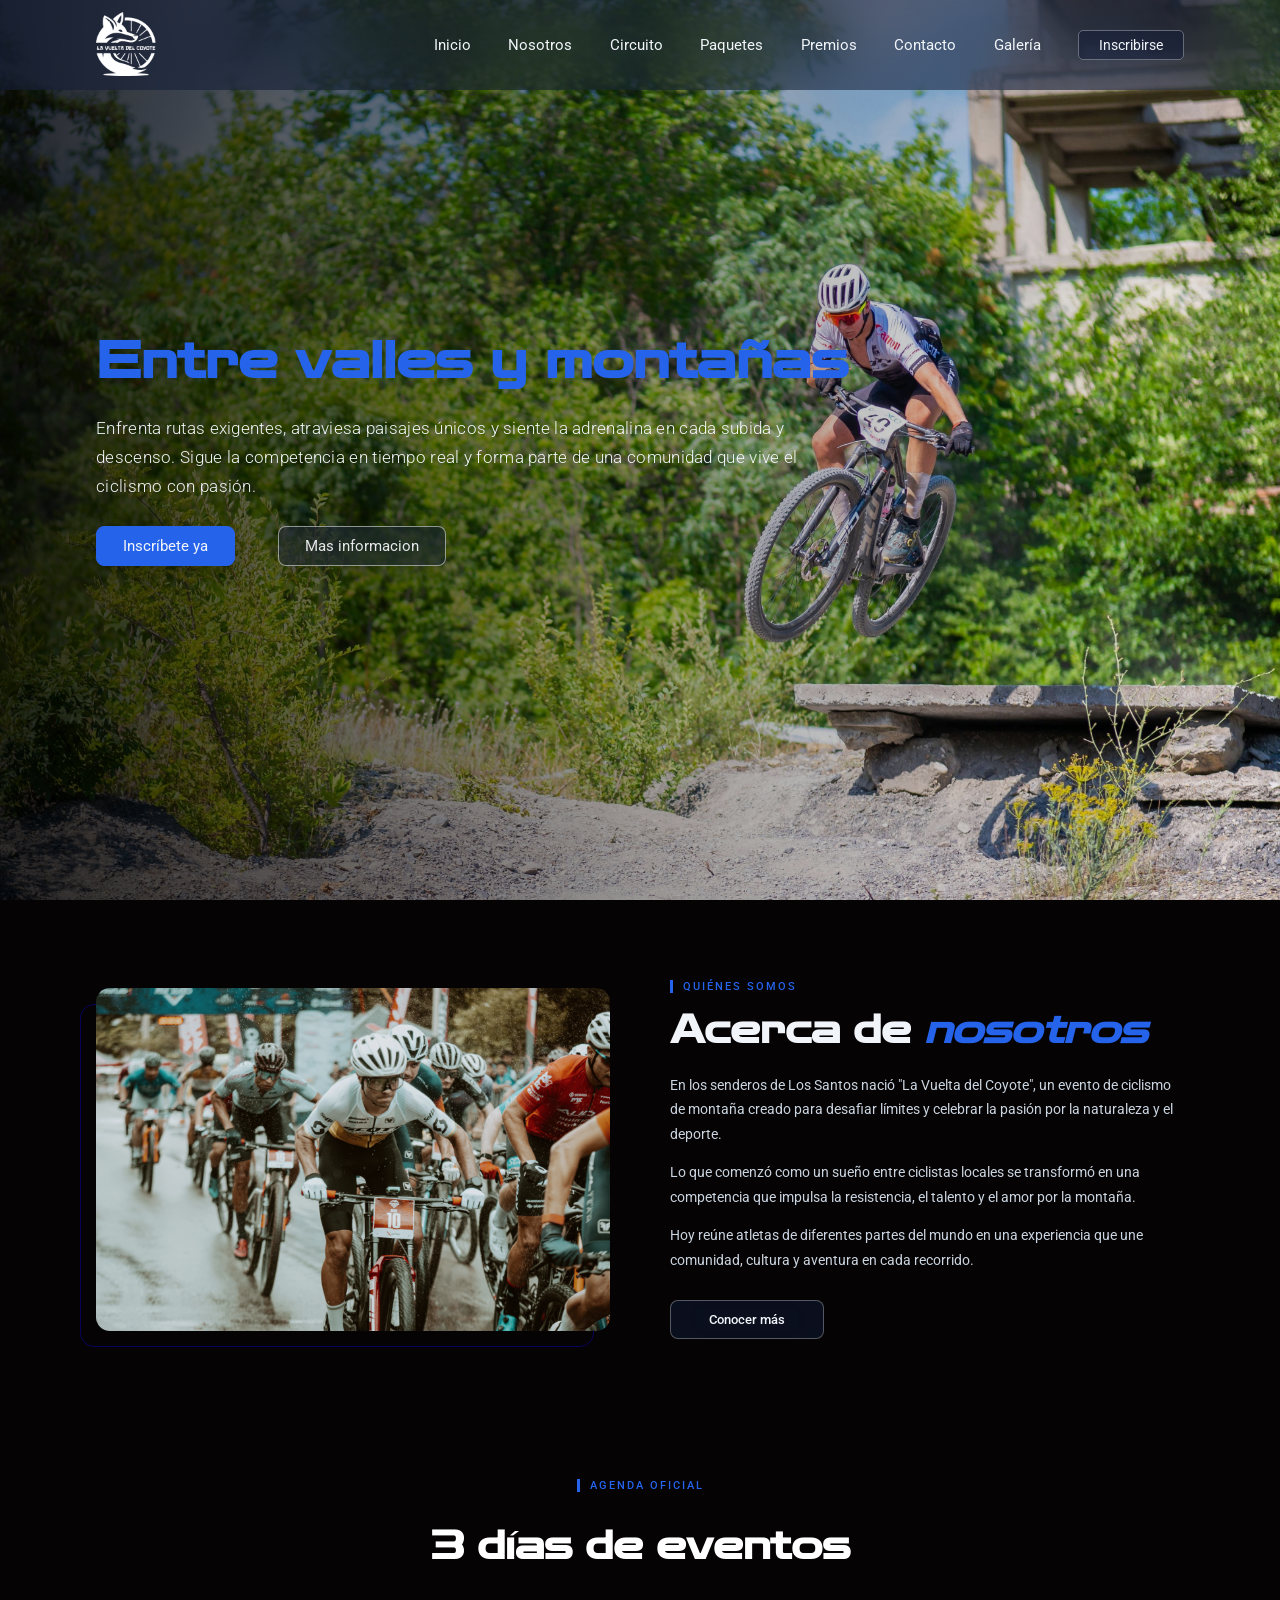
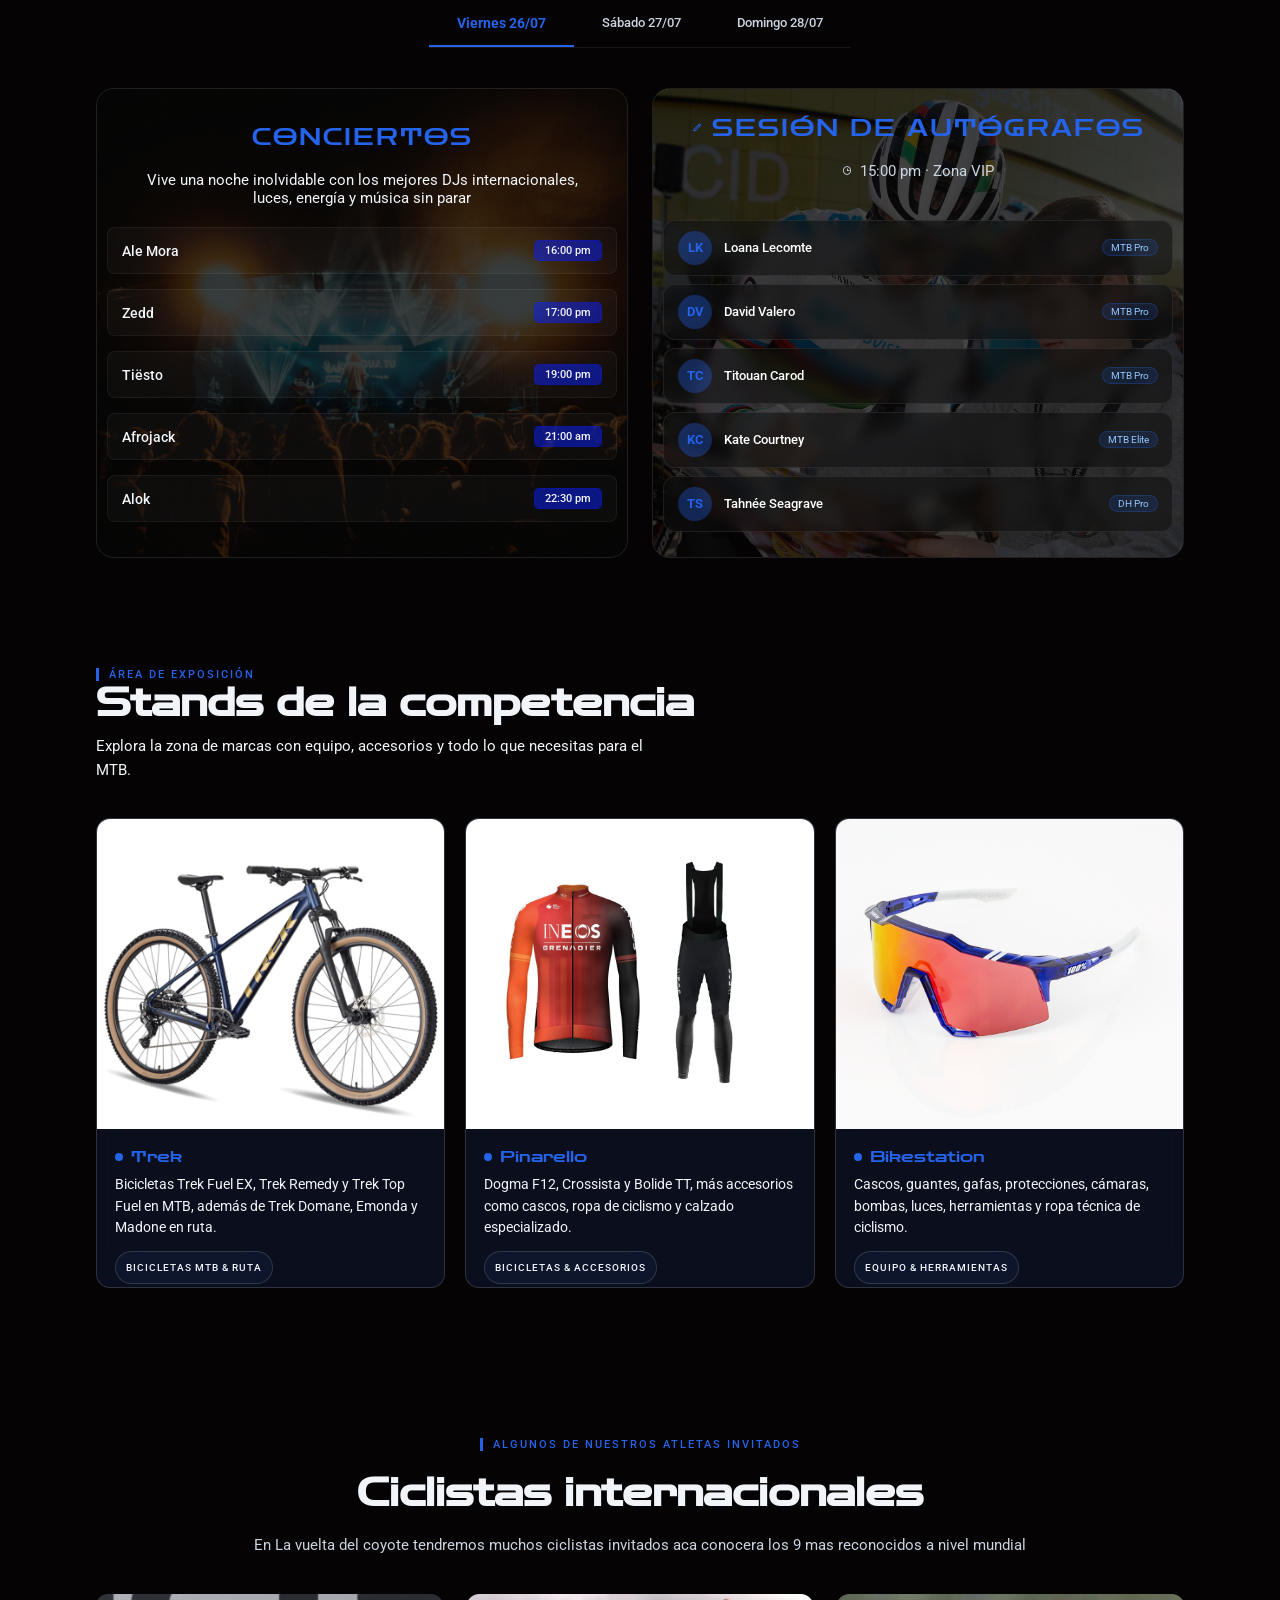
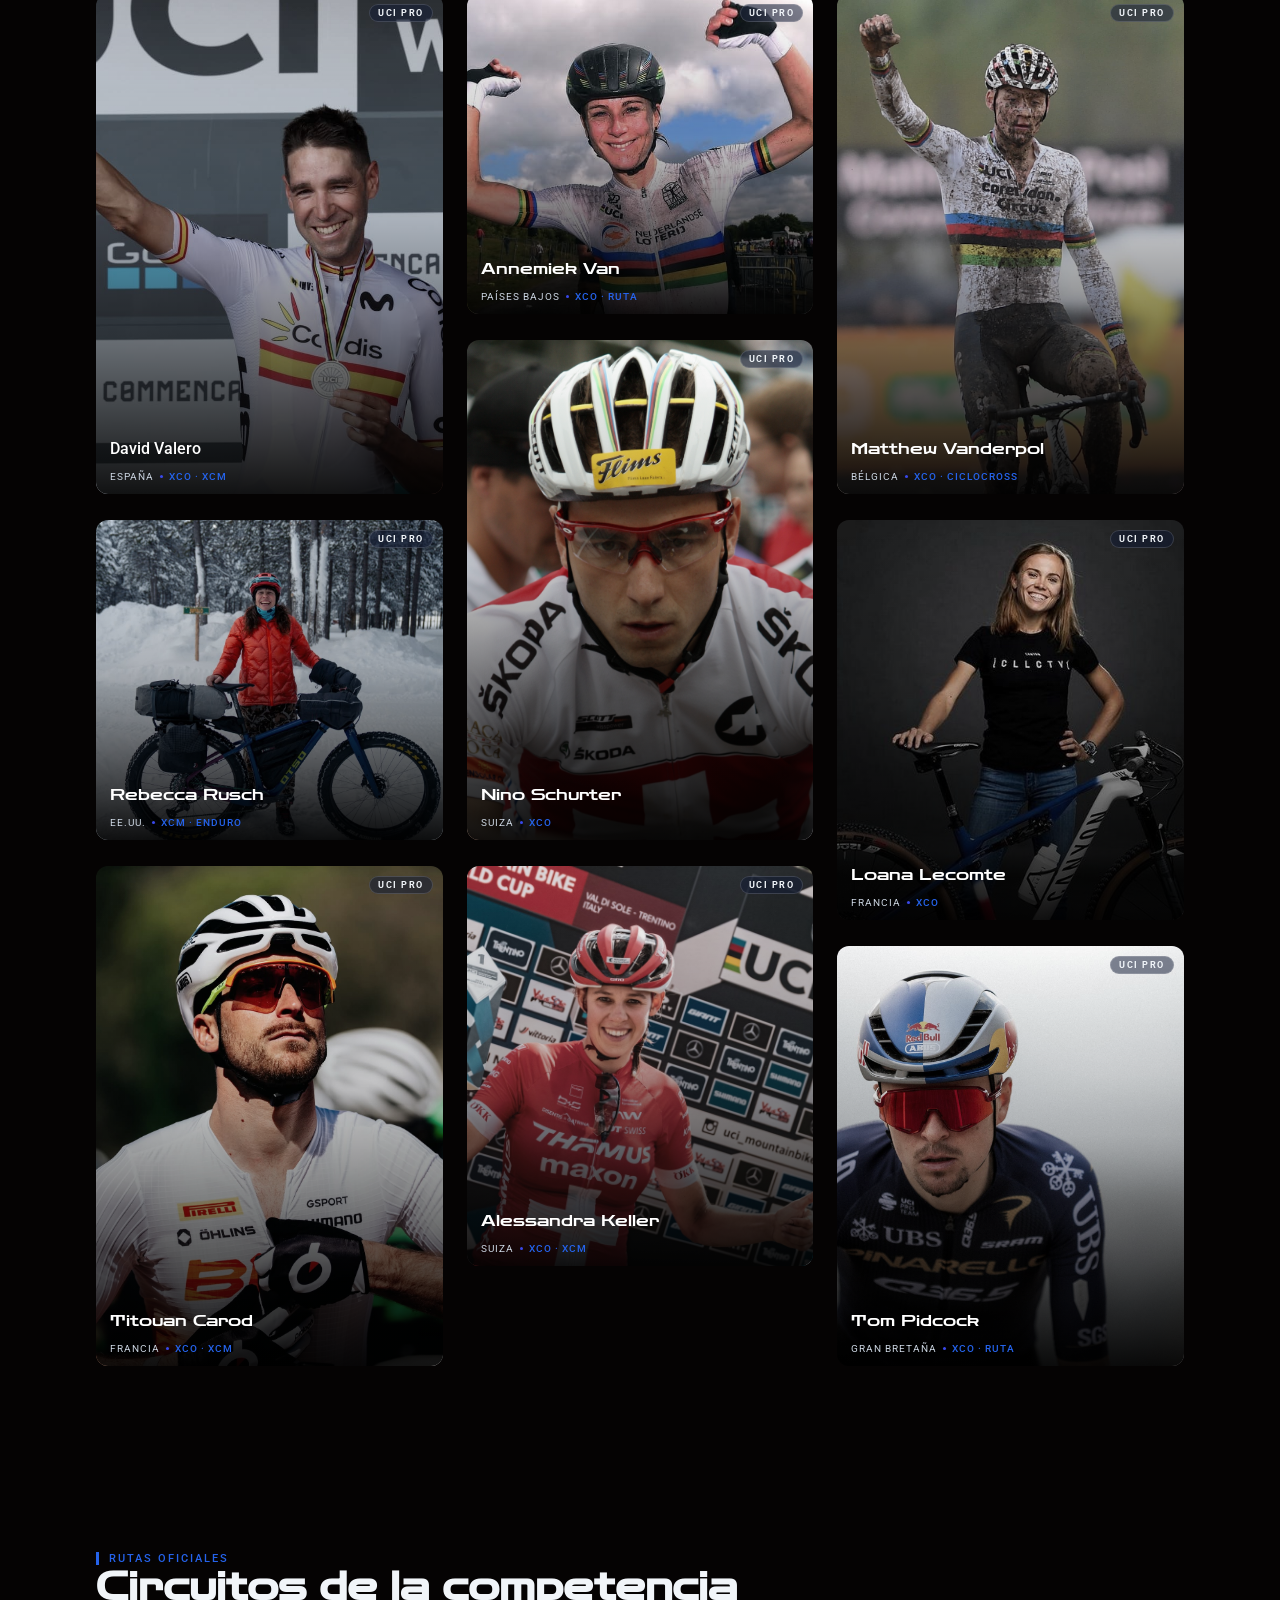
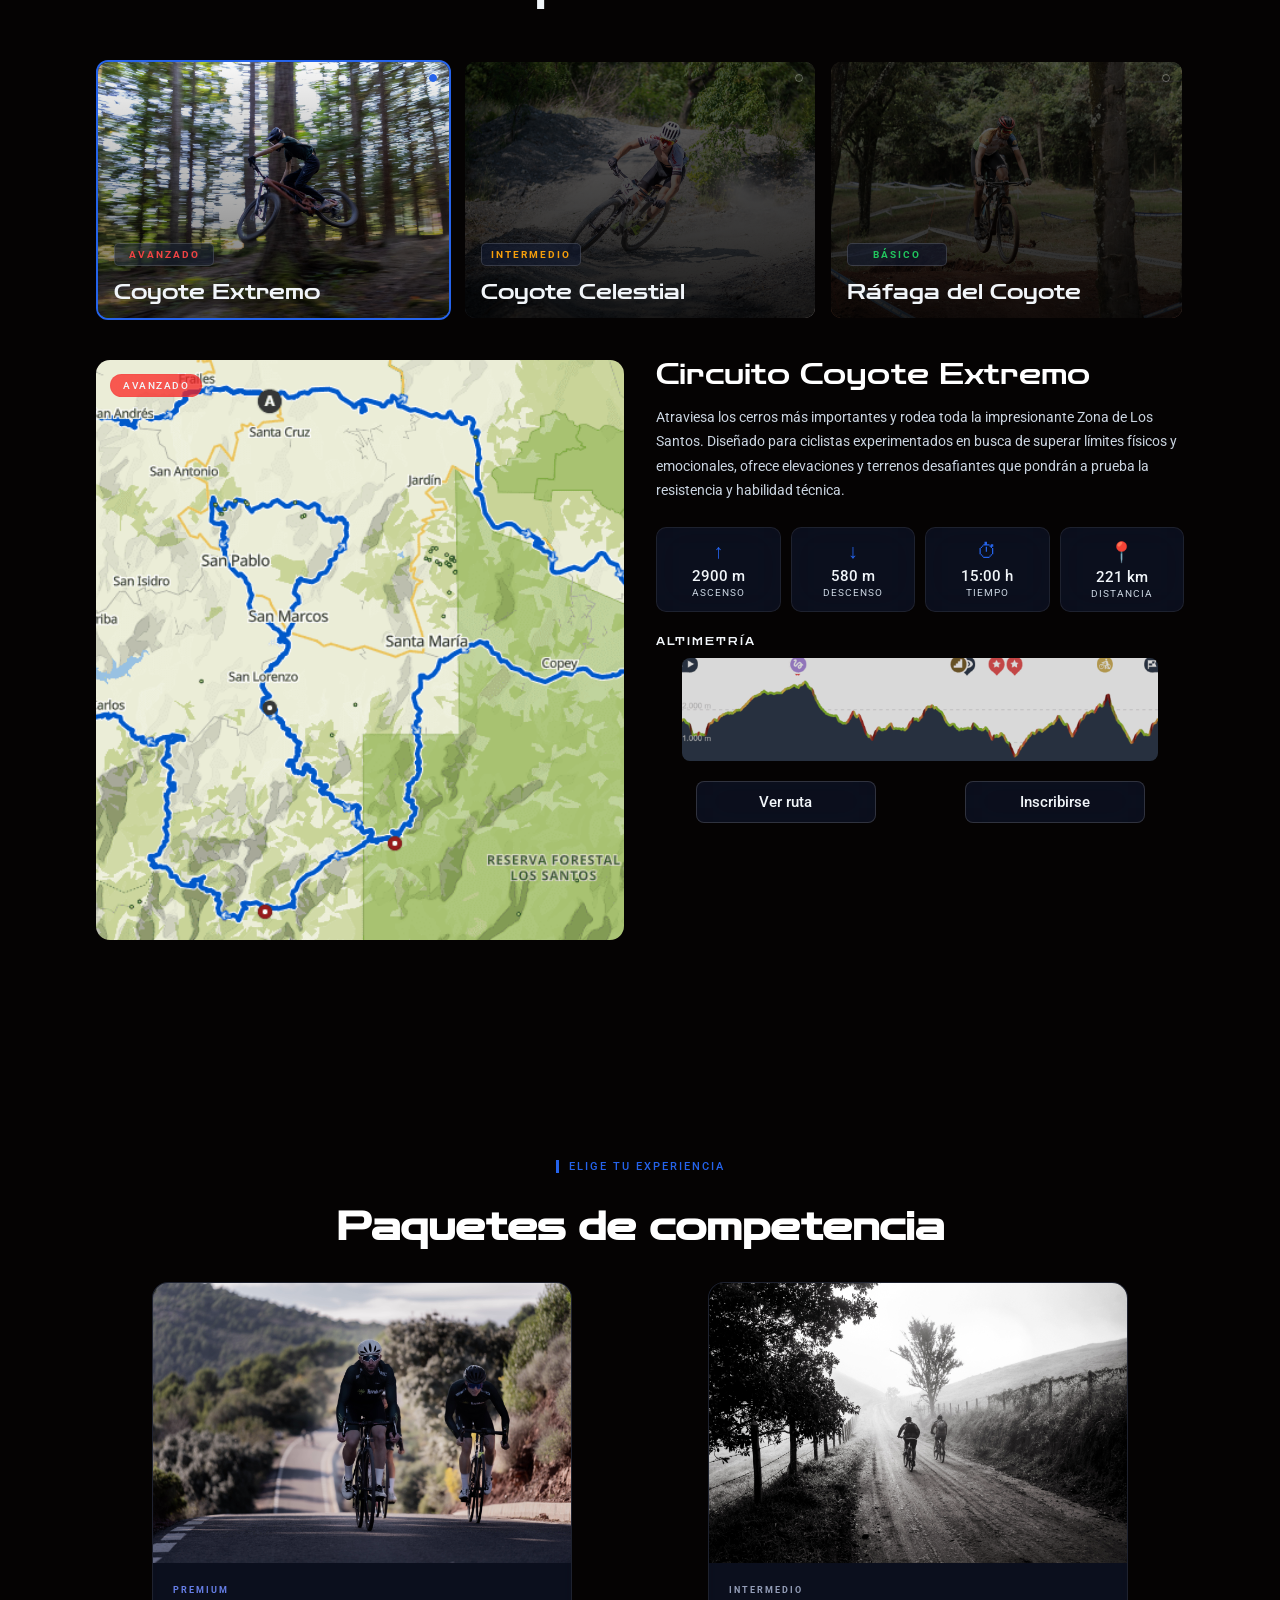
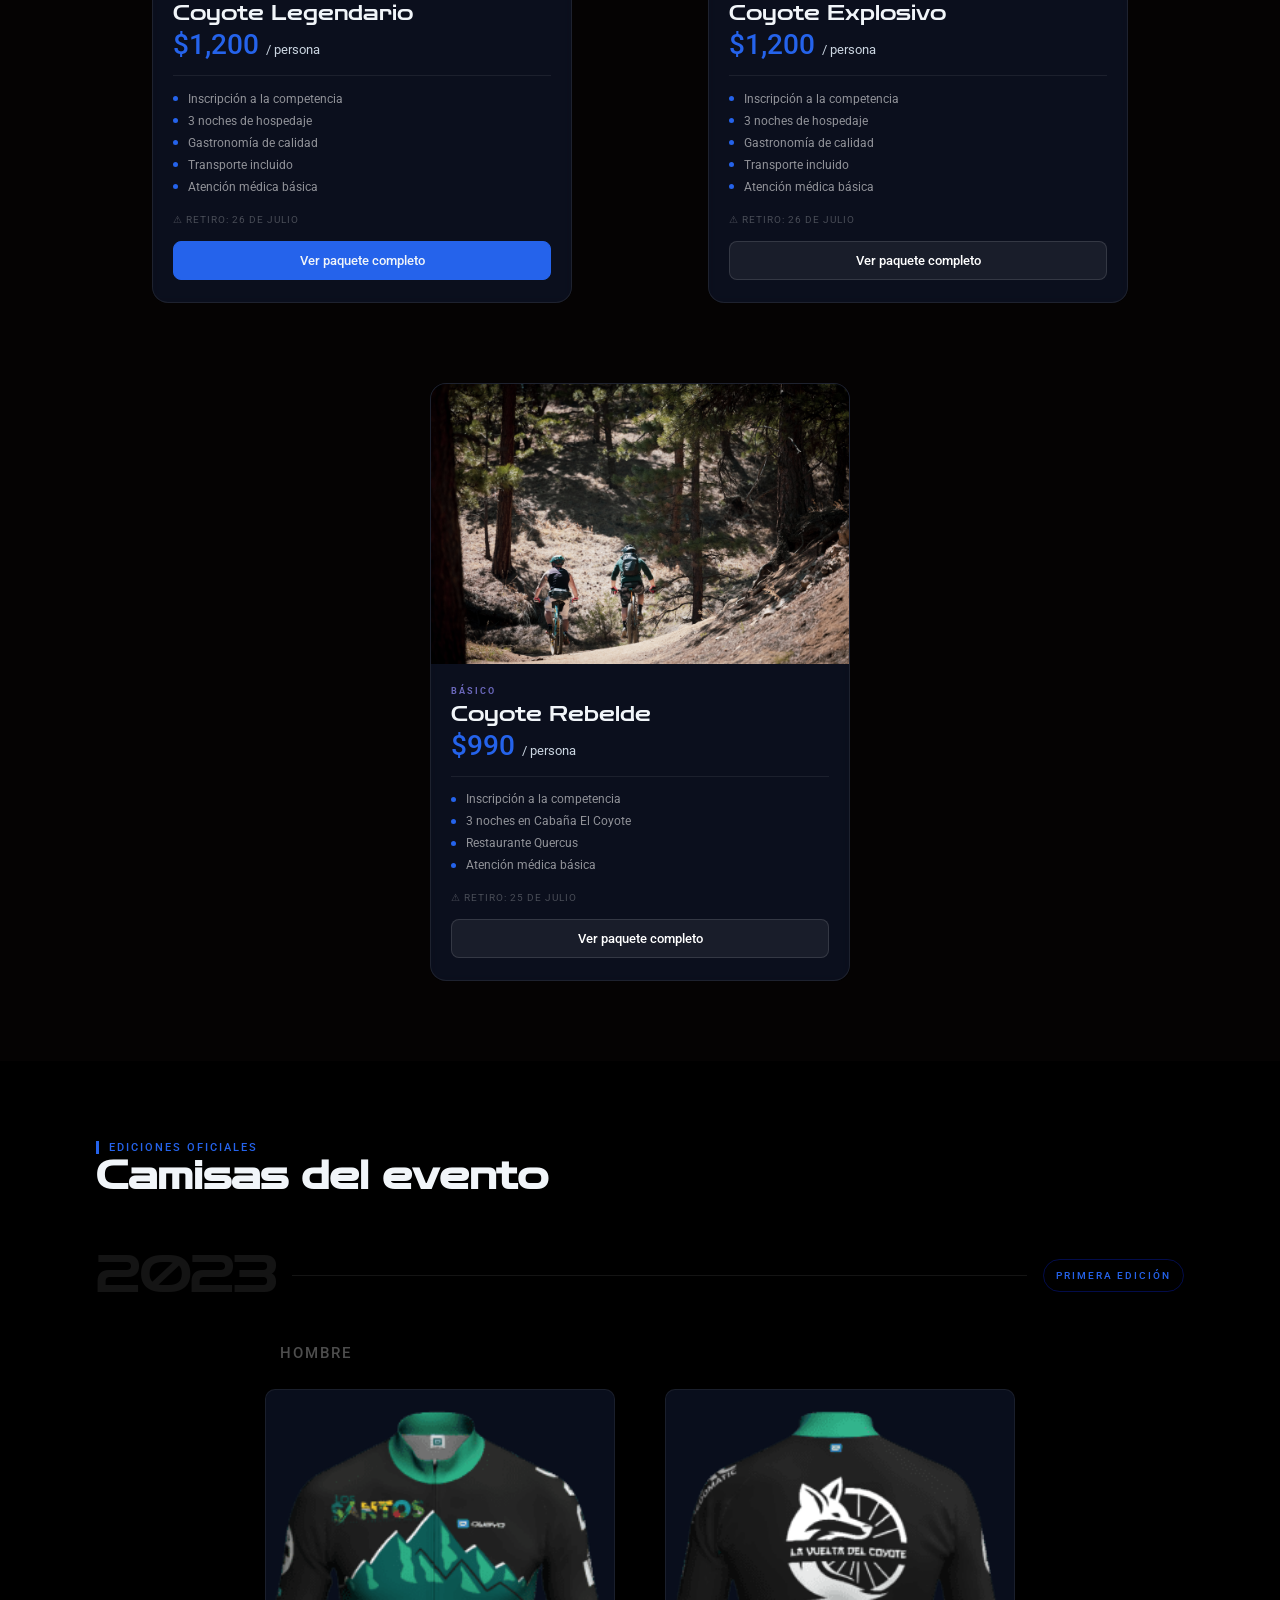
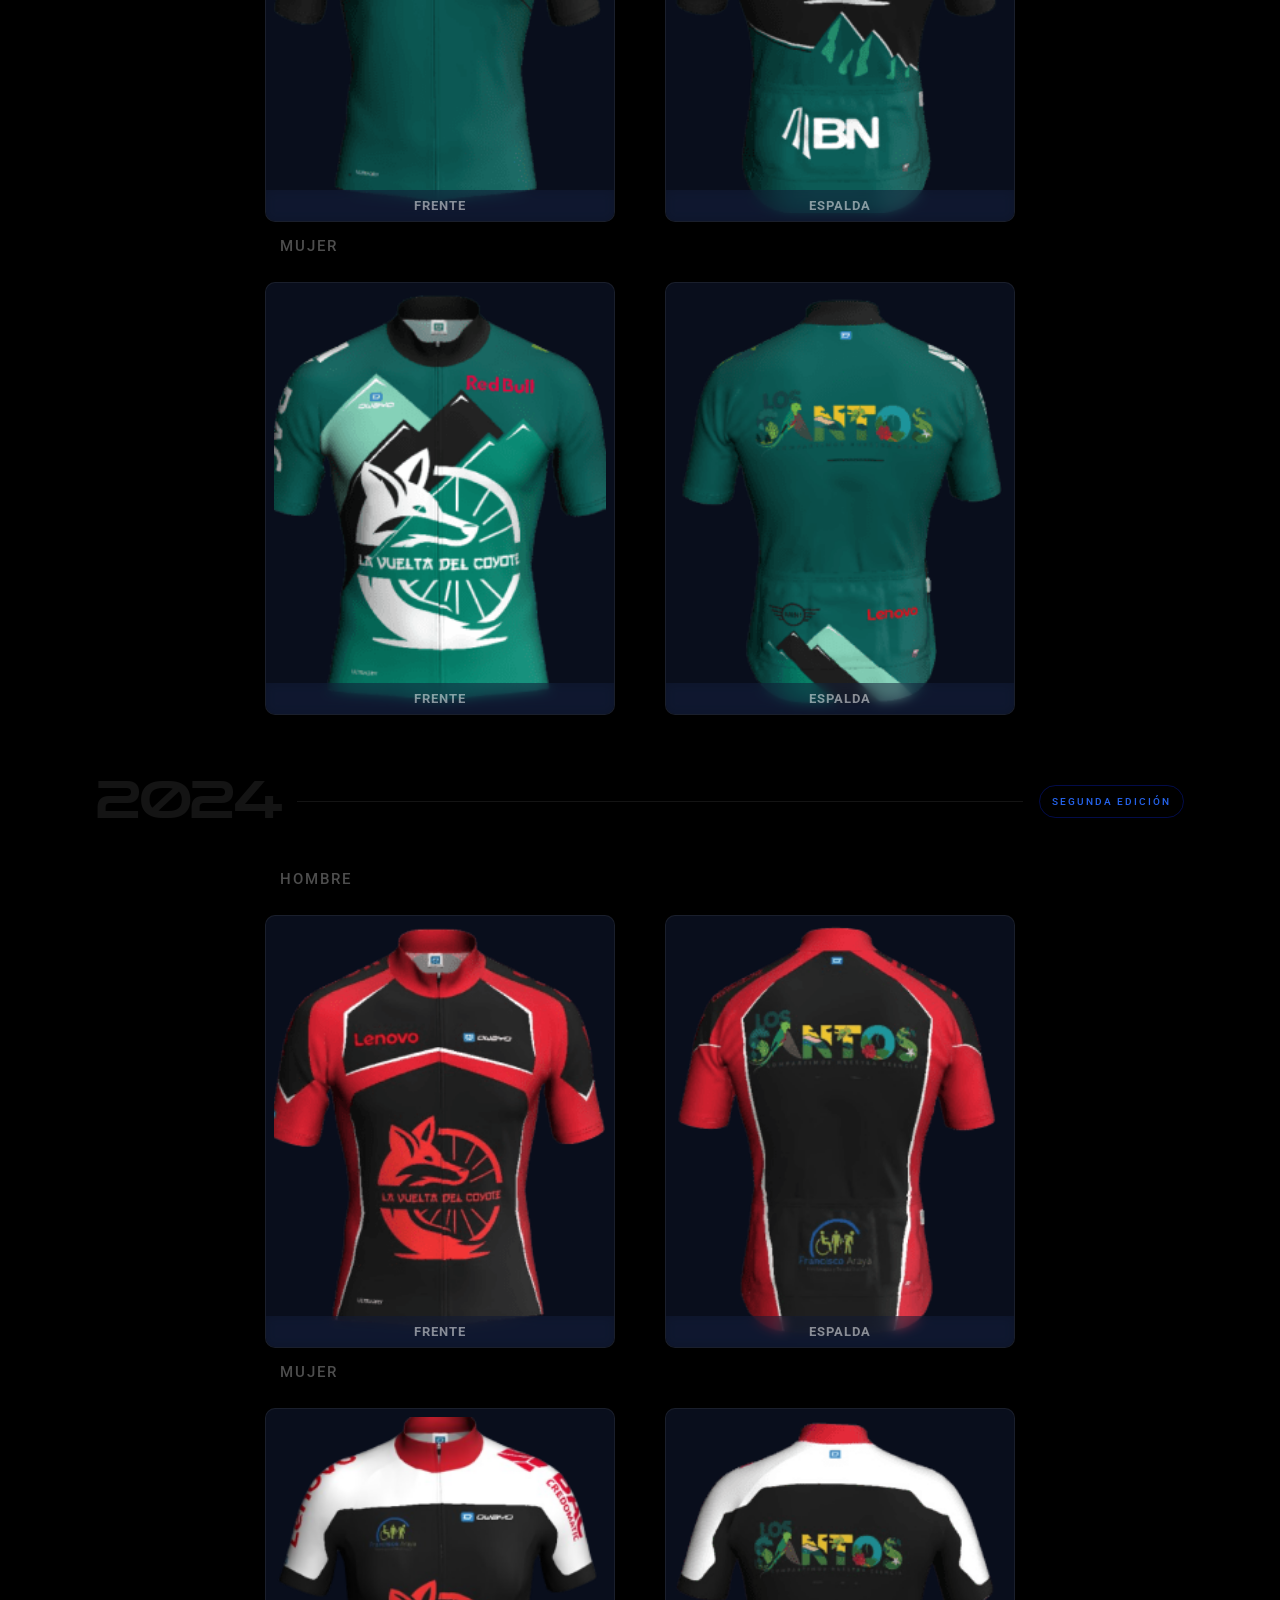
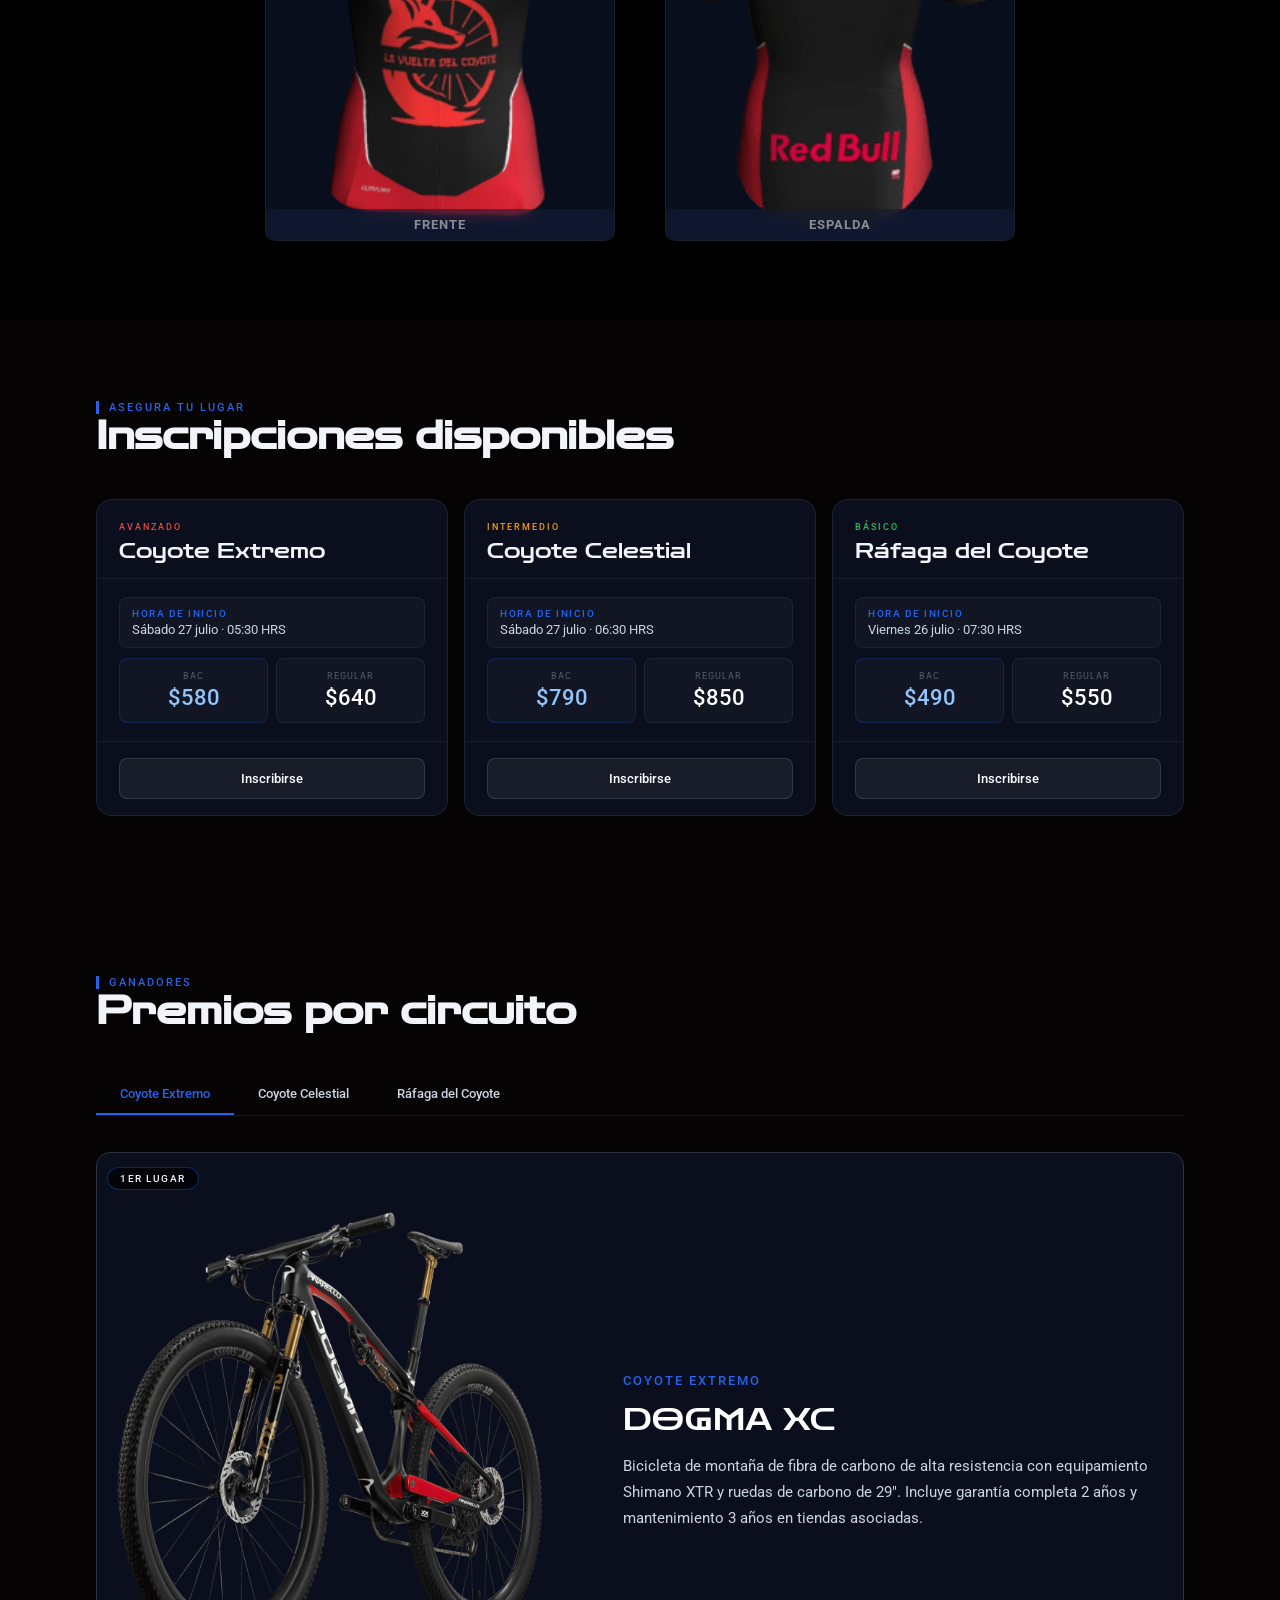
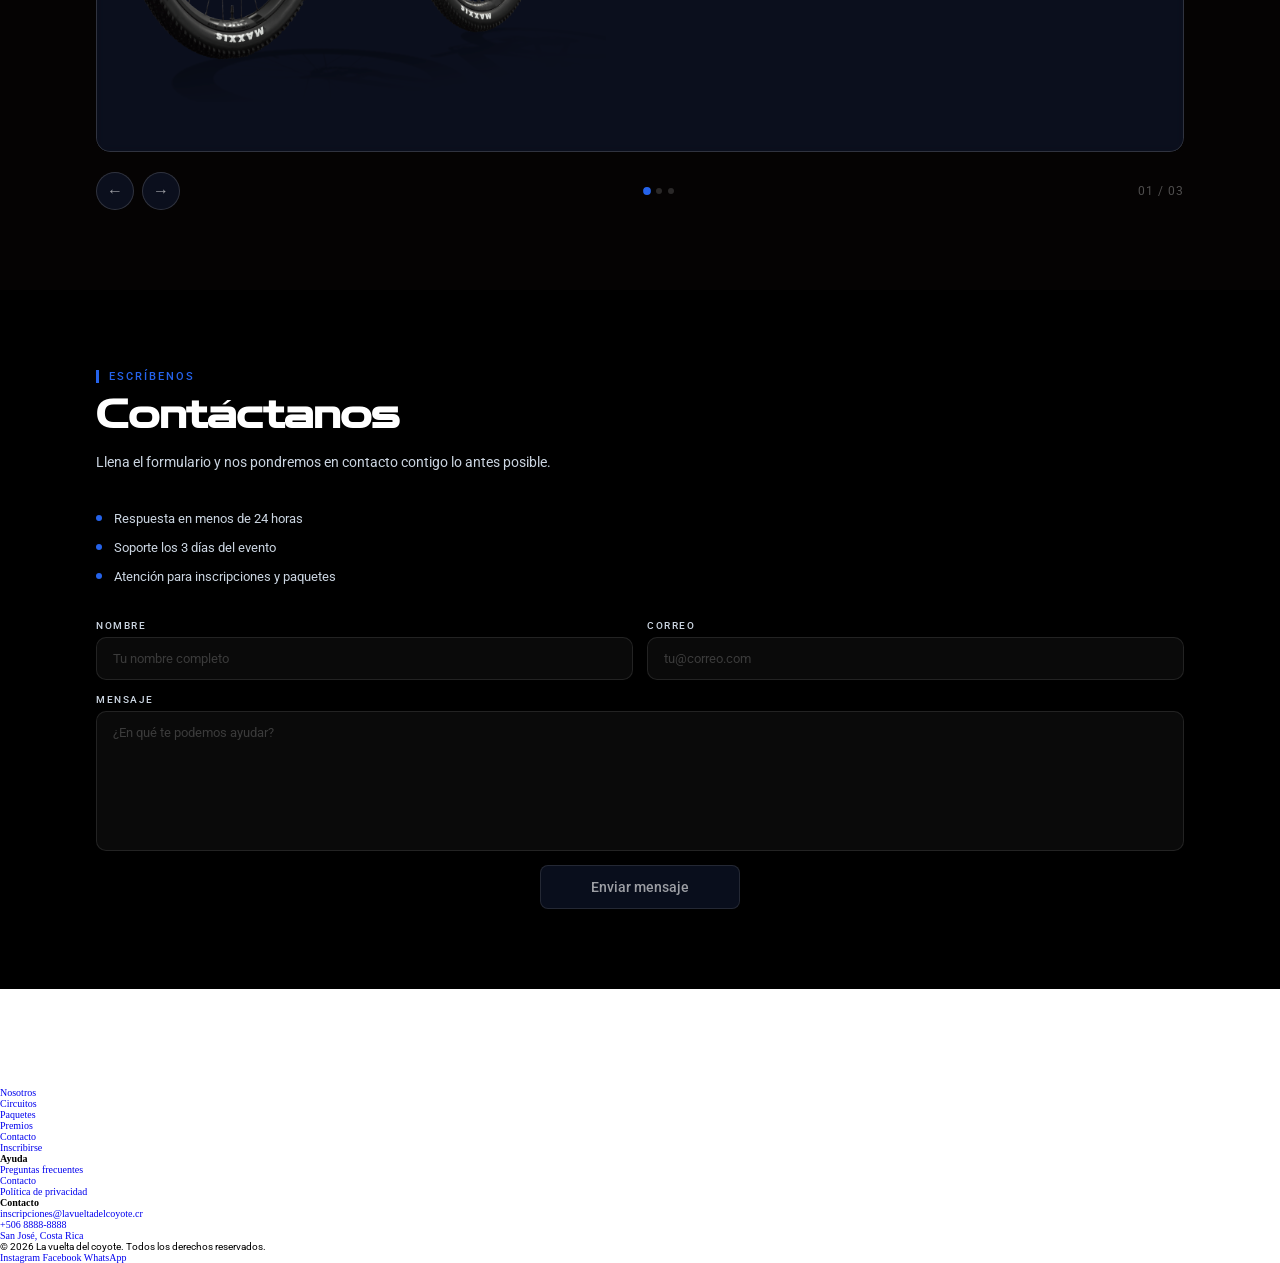
==== commit b35d6df2: "Add files via upload" ====
--- a/index.html
+++ b/index.html
@@ -1355,7 +1355,6 @@
 ══════════════════════════════════════ -->
         <section class="ct-section" id="anclacontacto">
             <div class="container">
-
                 <div class="ct-left">
                     <span class="ct-tag">Escríbenos</span>
                     <h2>Contáctanos</h2>
@@ -1375,7 +1374,6 @@
                         </div>
                     </div>
                 </div>
-
                 <form class="ct-form">
                     <div class="ct-row">
                         <div class="ct-field">
@@ -1397,9 +1395,55 @@
 
             </div>
         </section>
-
-
     </main>
+    <footer>
+        <div class="wrap foot-grid">
+
+            <div class="foot-brand">
+                <img src="img/logo.png" alt="">
+            </div>
+
+            <div class="foot-col">
+                <ul>
+                    <li><a href="#anclanosotros">Nosotros</a></li>
+                    <li><a href="#anclacircuitos">Circuitos</a></li>
+                    <li><a href="#anclapaquetes">Paquetes</a></li>
+                    <li><a href="#anclapremiacion">Premios</a></li>
+                    <li><a href="#anclacontacto">Contacto</a></li>
+                    <li><a href="Inscripcion.html">Inscribirse</a></li>
+                </ul>
+            </div>
+
+            <div class="foot-col">
+                <h4>Ayuda</h4>
+                <ul>
+                    <li><a href="#">Preguntas frecuentes</a></li>
+                    <li><a href="#">Contacto</a></li>
+                    <li><a href="#">Política de privacidad</a></li>
+                </ul>
+            </div>
+
+            <div class="foot-col">
+                <h4>Contacto</h4>
+                <ul>
+                    <li><a href="mailto:inscripciones@copa-relampago.cr">inscripciones@lavueltadelcoyote.cr</a></li>
+                    <li><a href="tel:+50688888888">+506 8888-8888</a></li>
+                    <li><a href="#">San José, Costa Rica</a></li>
+                </ul>
+            </div>
+
+        </div>
+
+        <div class="wrap foot-bottom">
+            <p>© 2026 La vuelta del coyote. Todos los derechos reservados.</p>
+            <div class="foot-social">
+                <a href="#">Instagram</a>
+                <a href="#">Facebook</a>
+                <a href="#">WhatsApp</a>
+            </div>
+        </div>
+    </footer>
+
     <div class="nav-overlay"></div>
 </body>
 <script src="js/main.js"></script>
--- a/css/style.css
+++ b/css/style.css
@@ -3169,15 +3169,20 @@
     /* HERO */
     h1 {
         font-size: 2.8rem;
+        text-align: center;
     }
 
     .conatinerHeader {
         gap: 16px;
     }
-
+    .texto-normal p{
+        text-align: center;
+    }
     .btn-he {
-        flex-direction: column;
-        width: auto;
+        display: flex;
+        flex-wrap: wrap;
+        width: 80%;
+        margin: 0 auto;
         gap: 12px;
     }
 
@@ -3379,7 +3384,7 @@
     }
 
     .pr-slide-img-wrap {
-        height: 240px;
+        height: 340px;
     }
 
     .pr-slide-body {
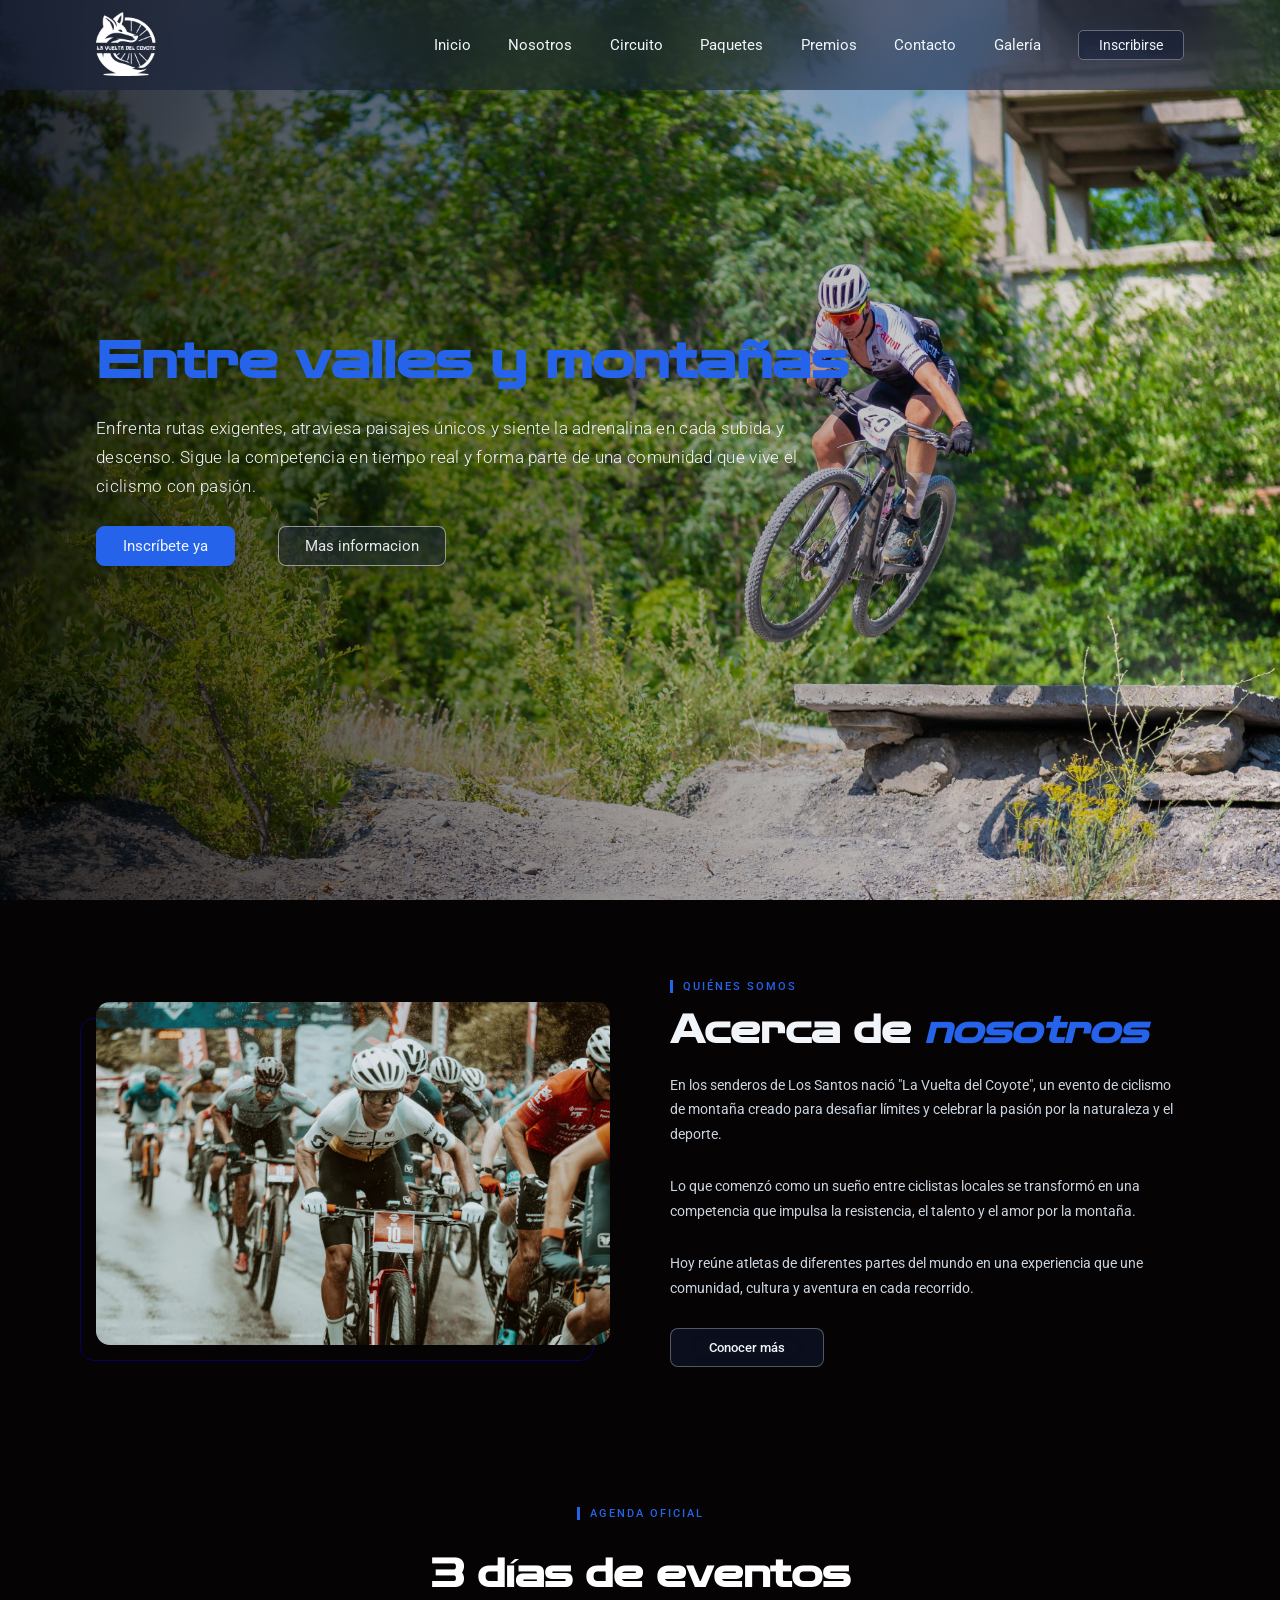
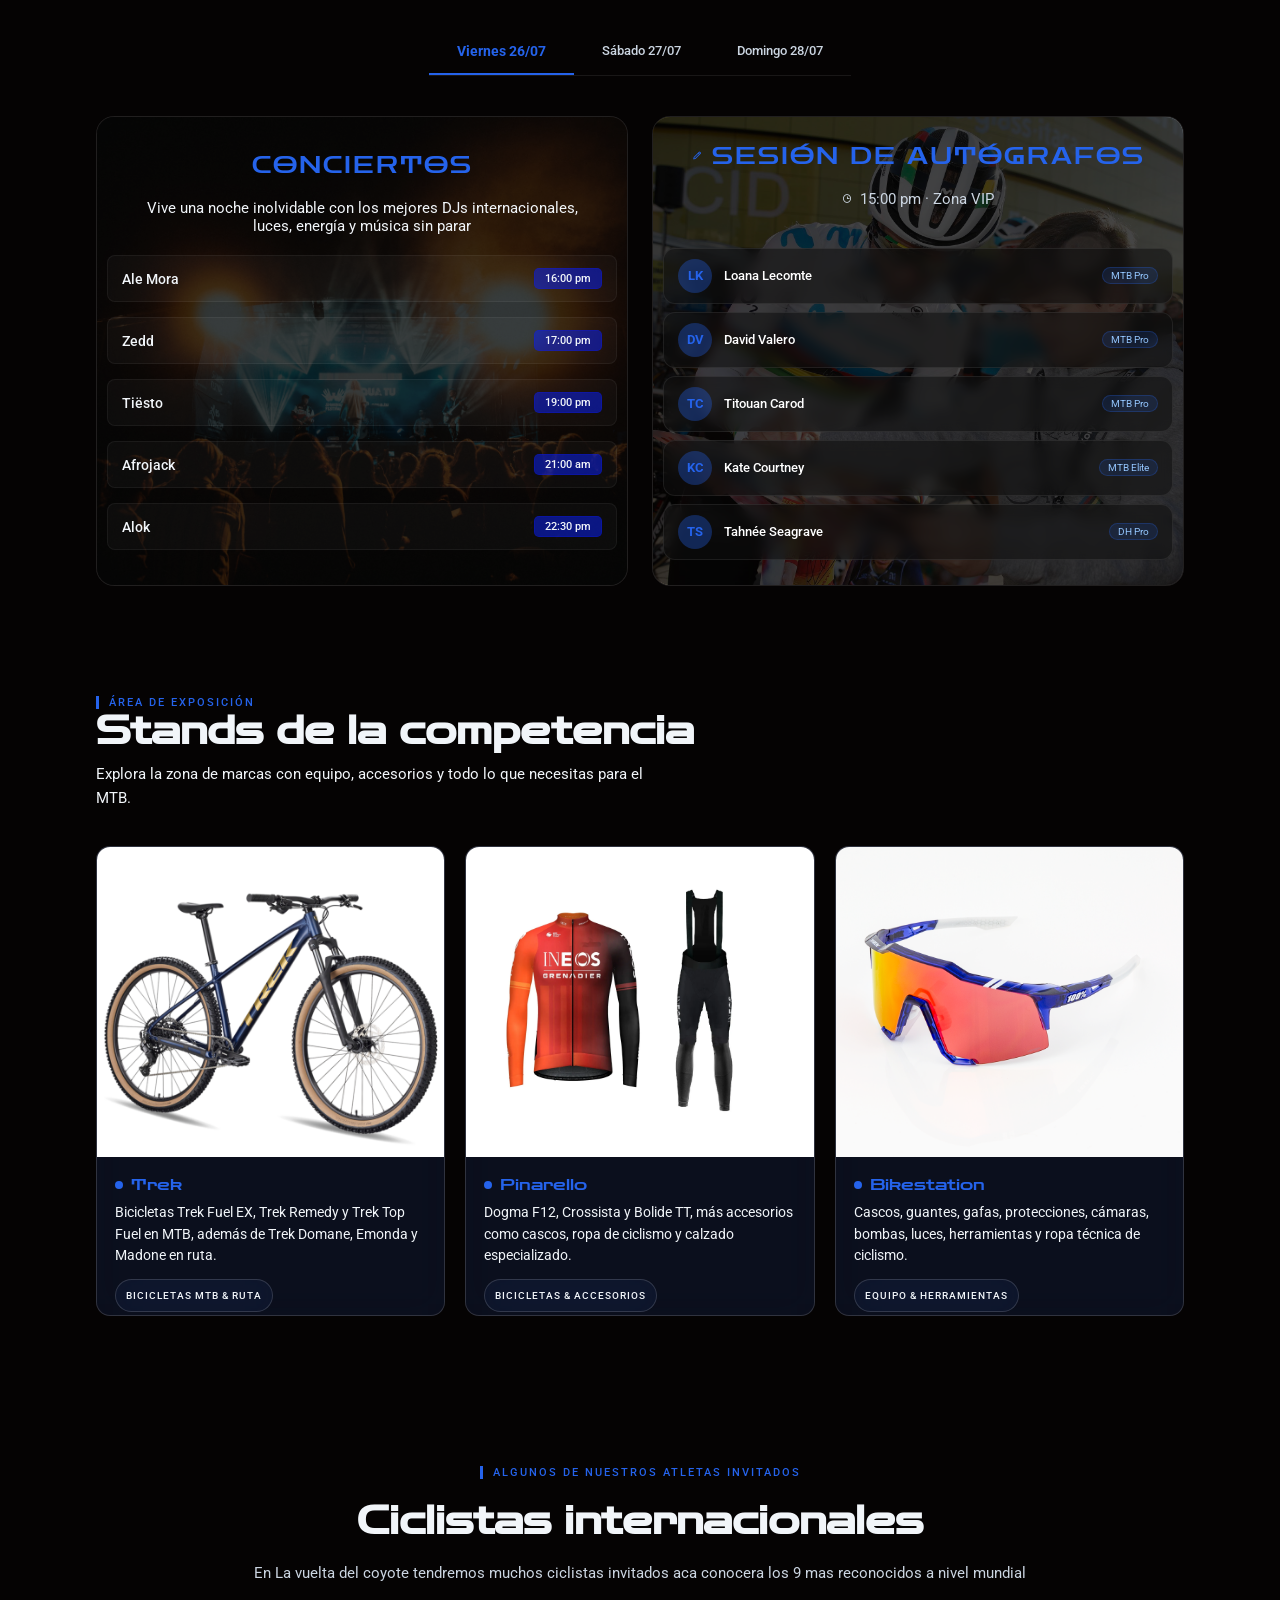
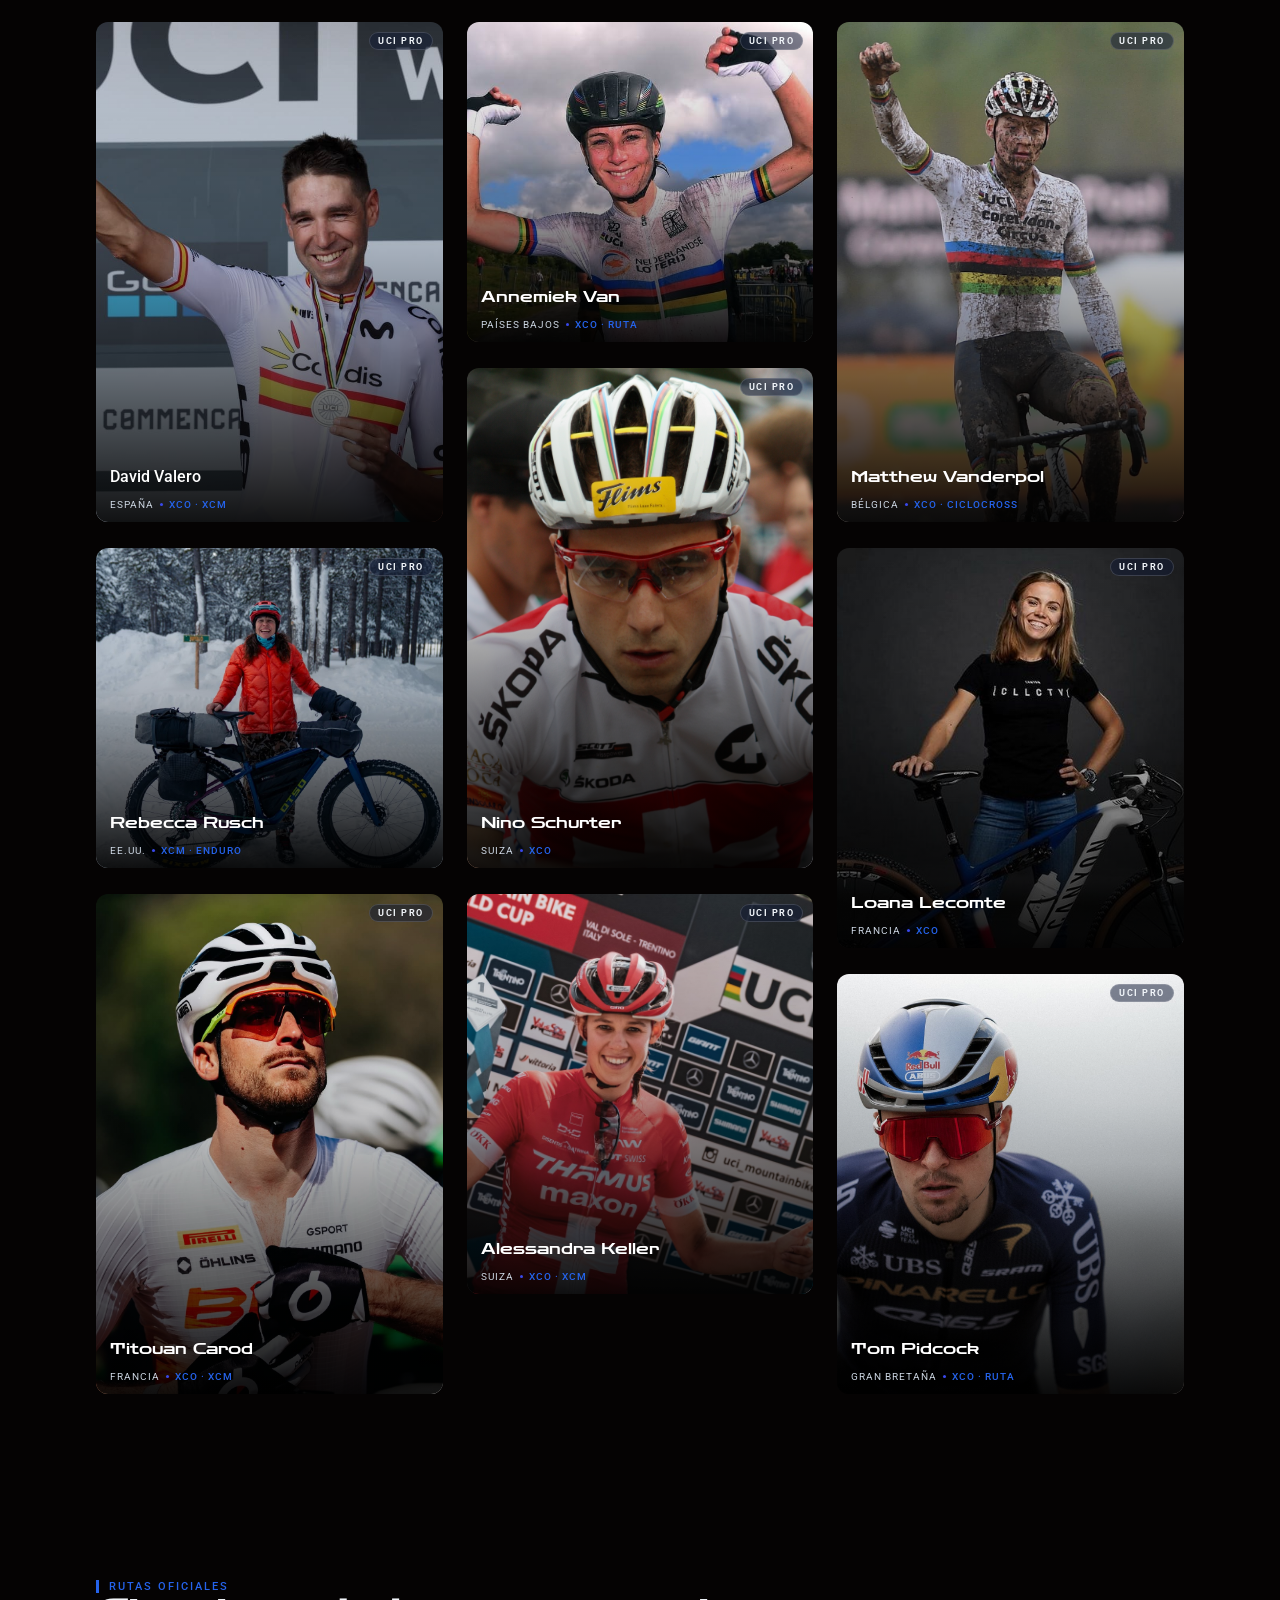
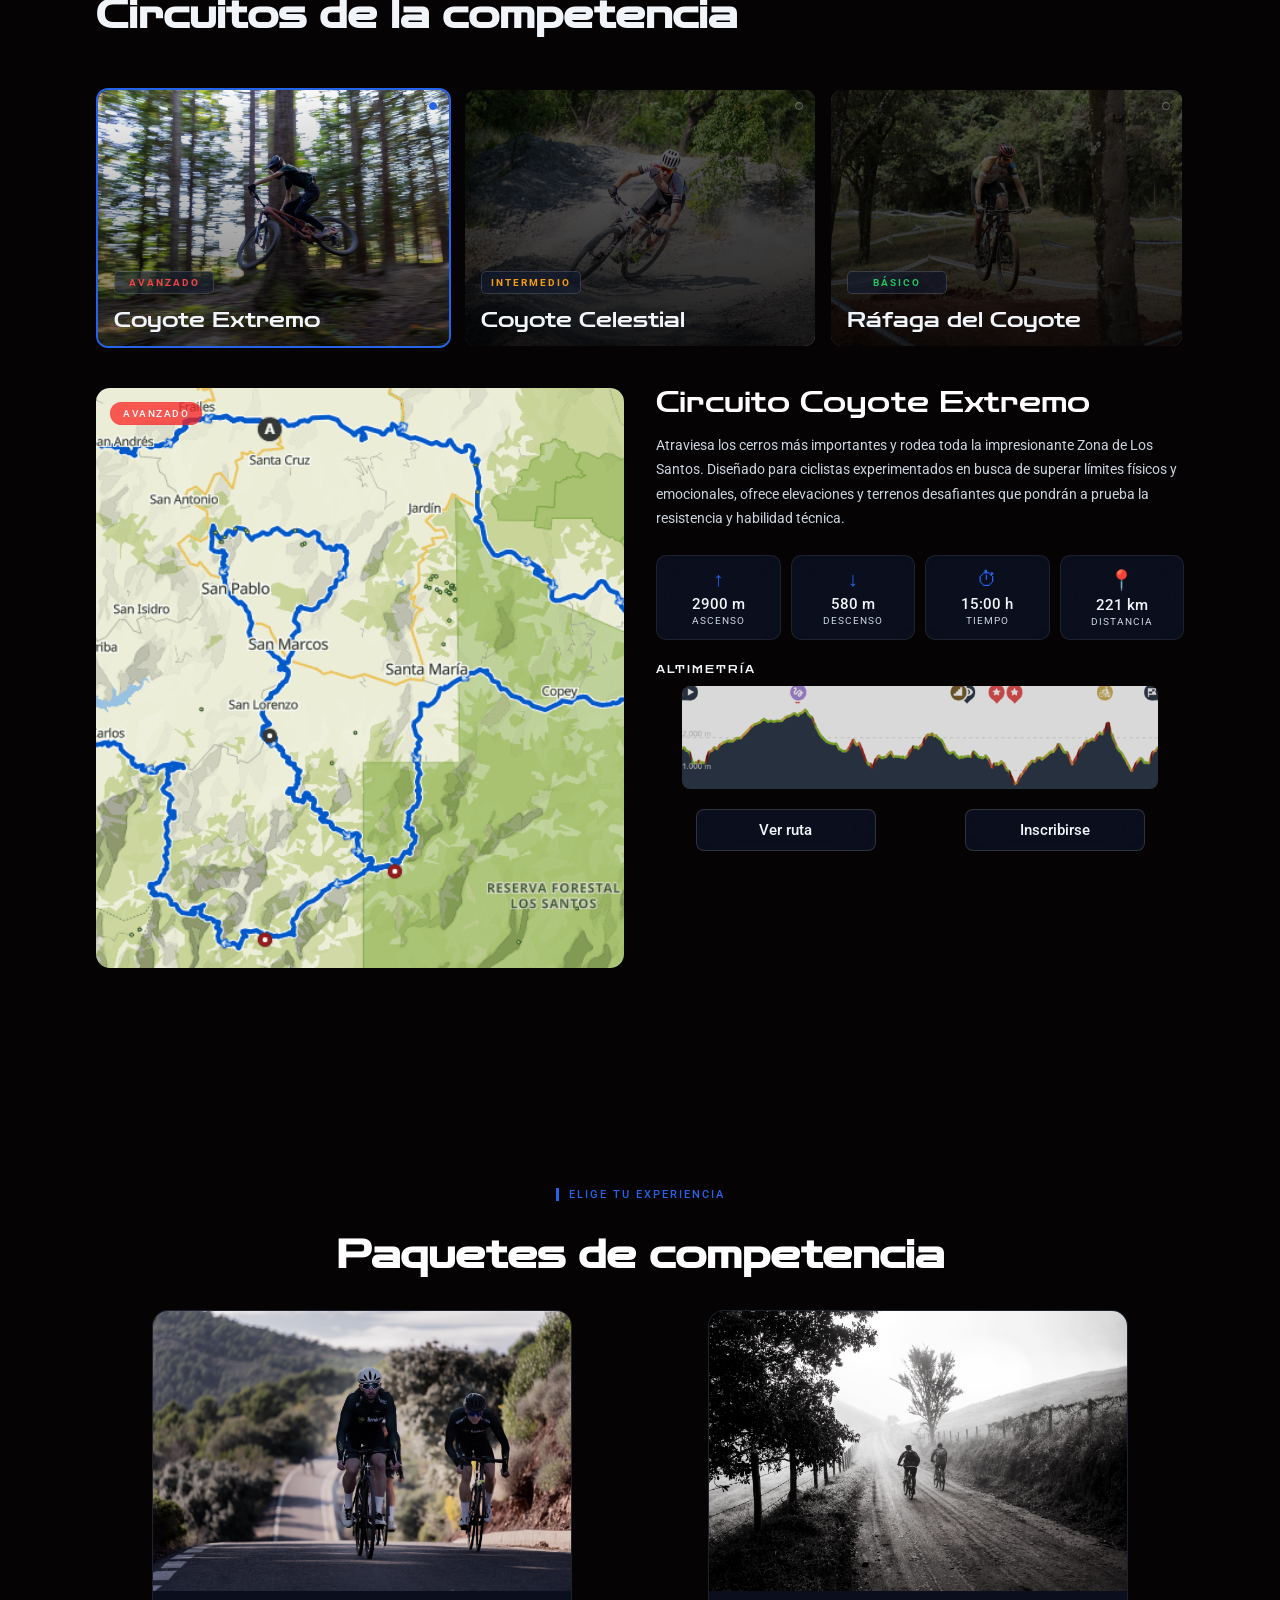
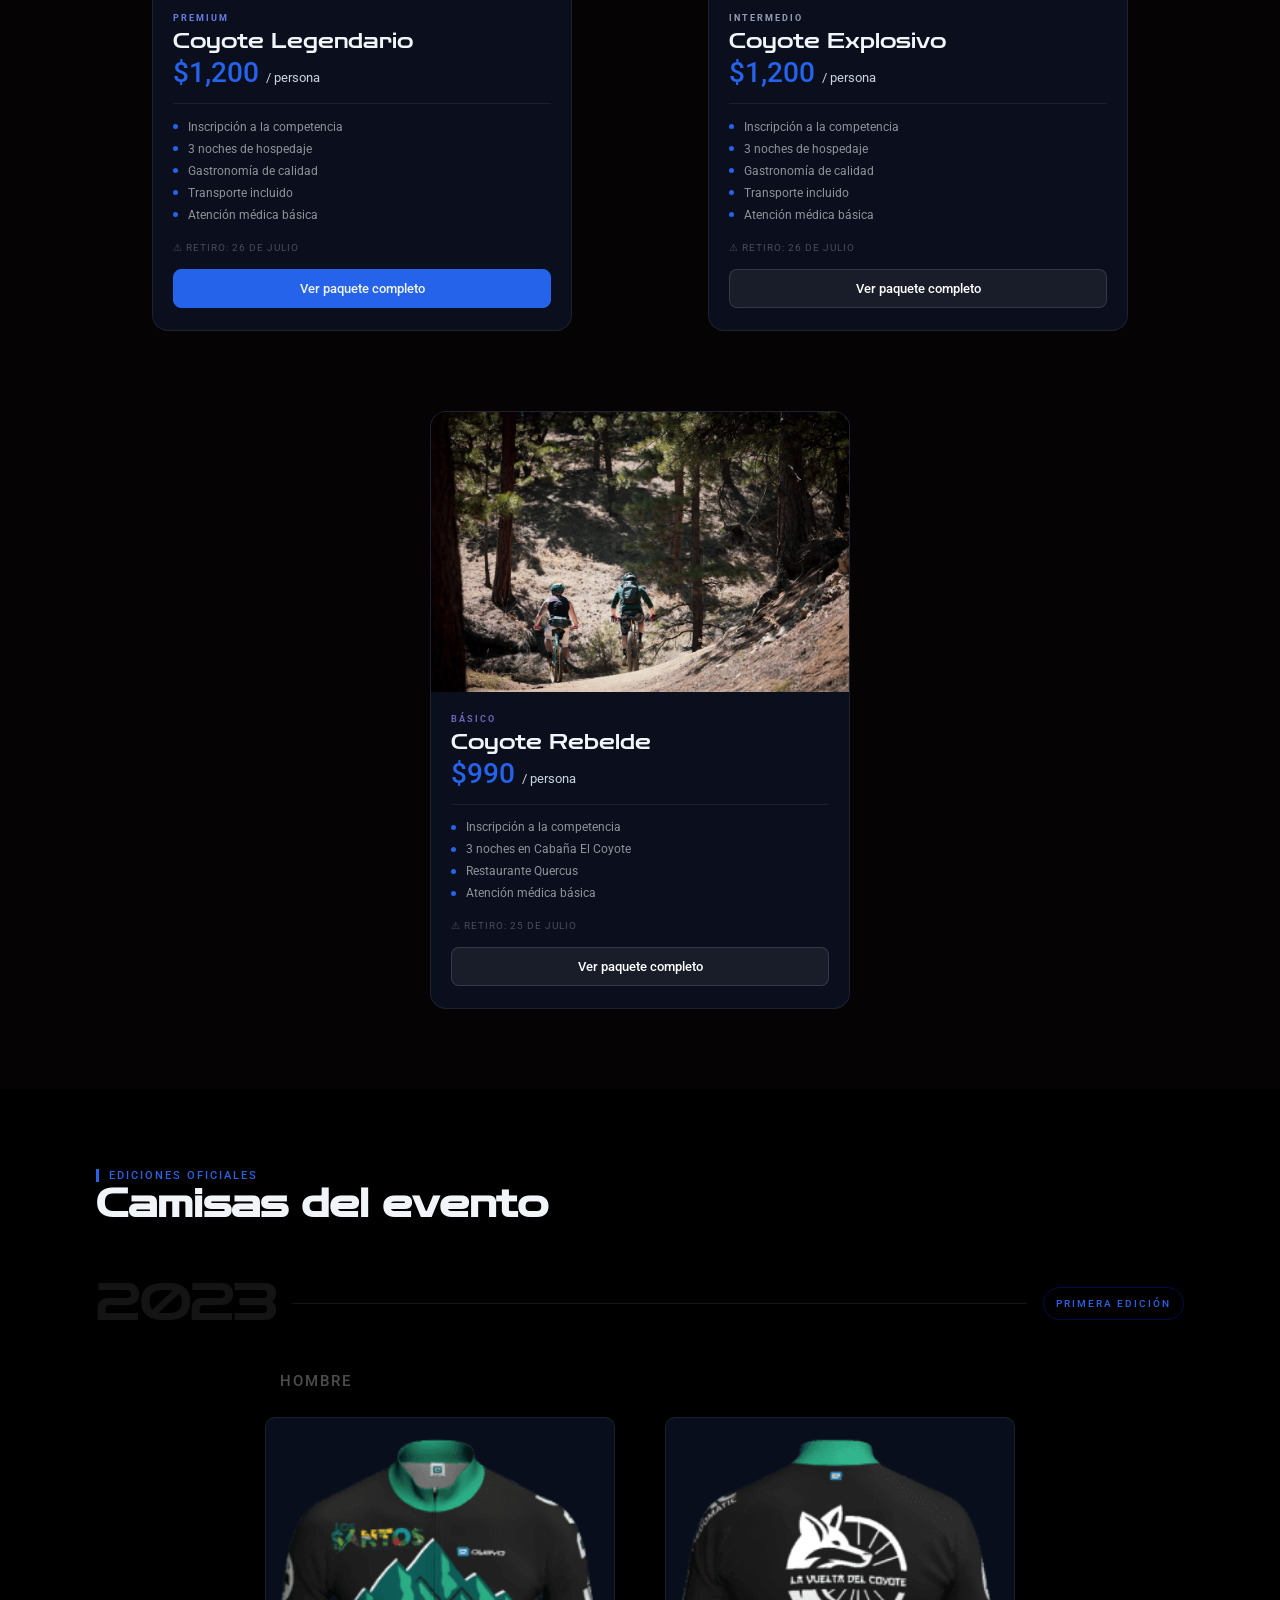
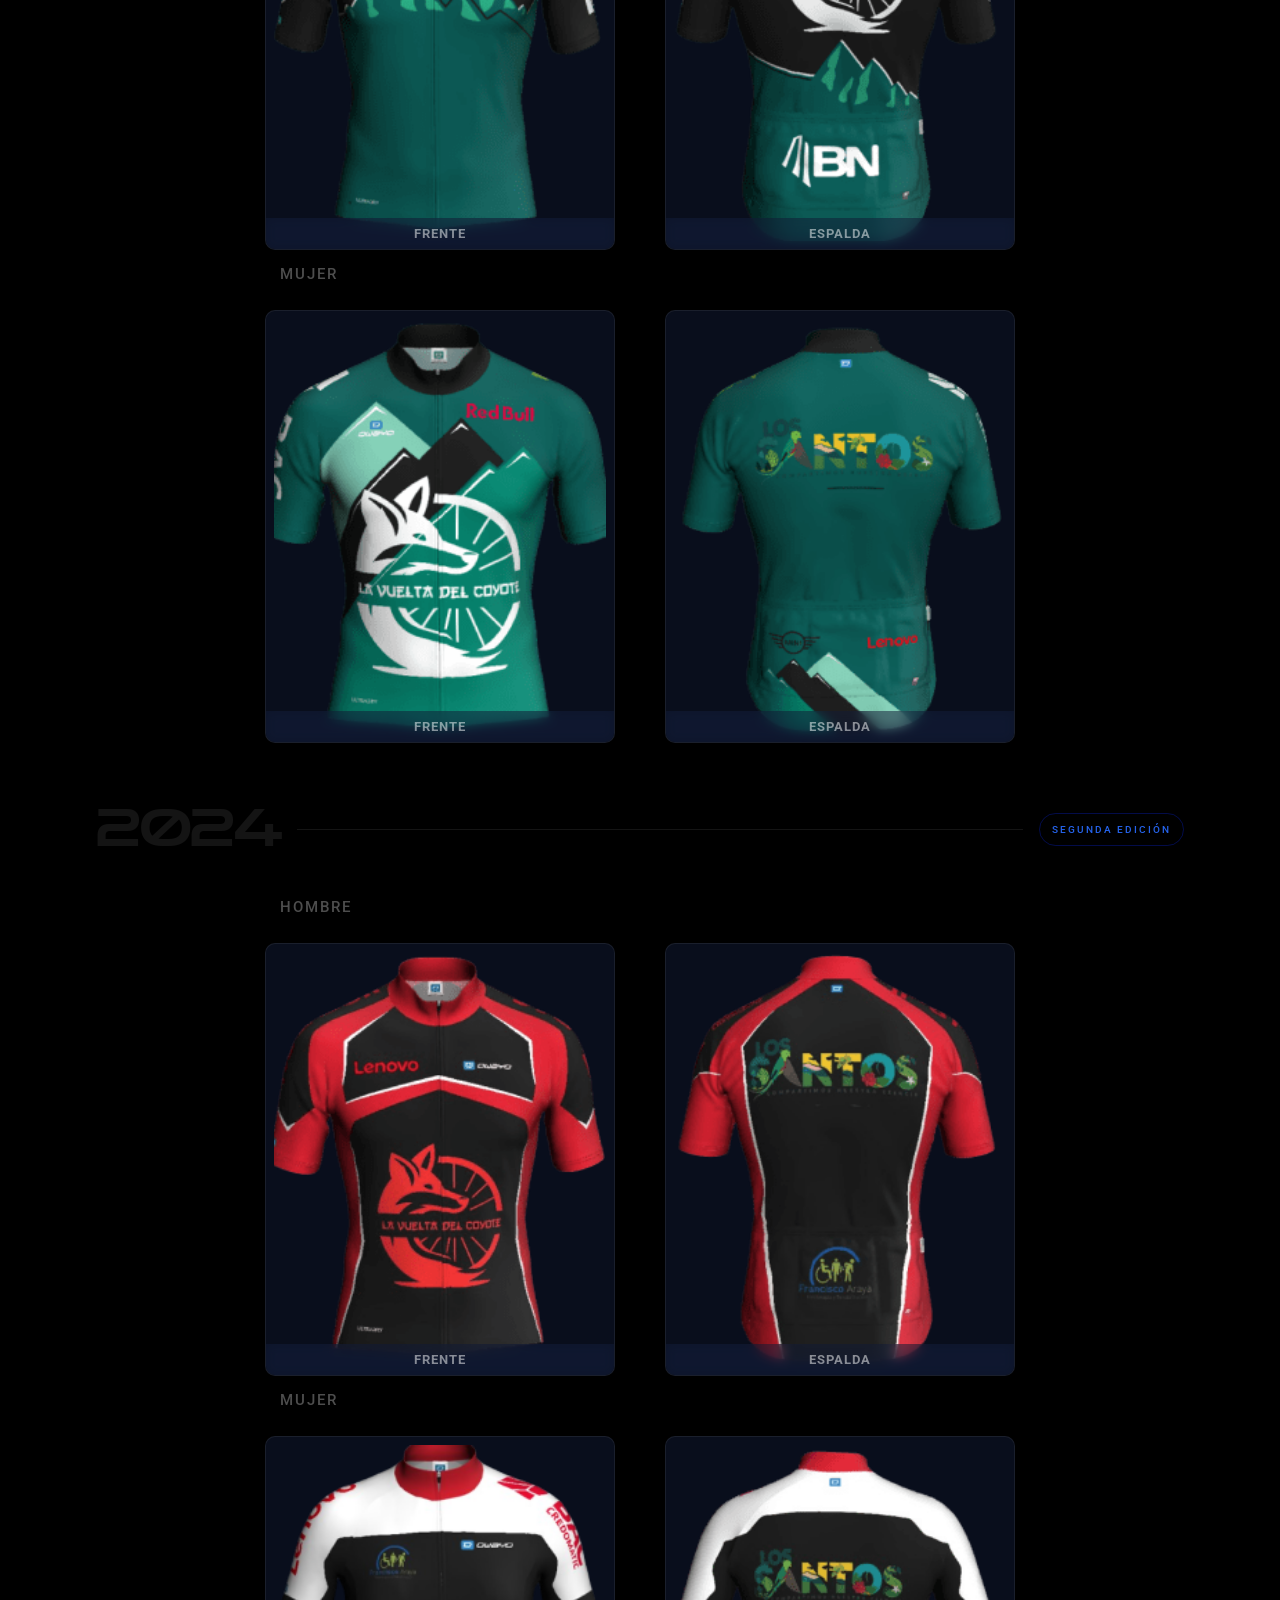
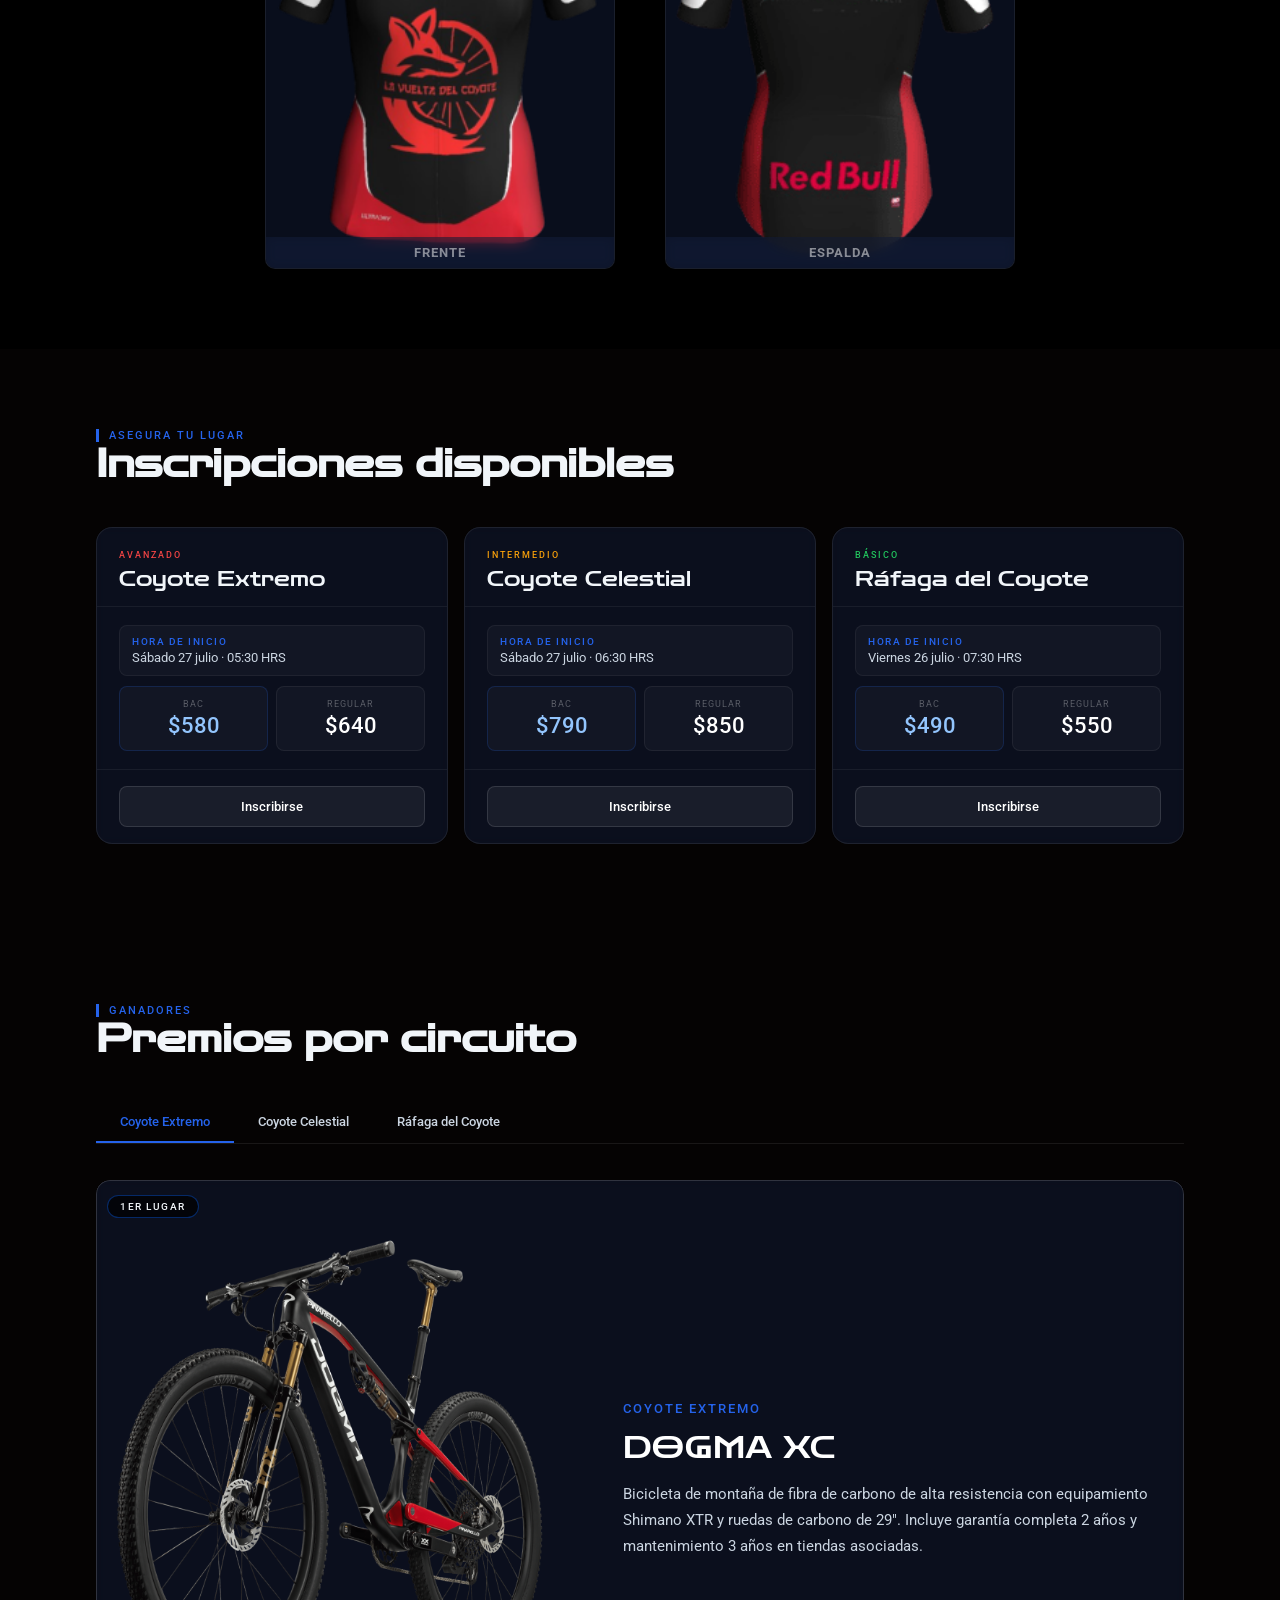
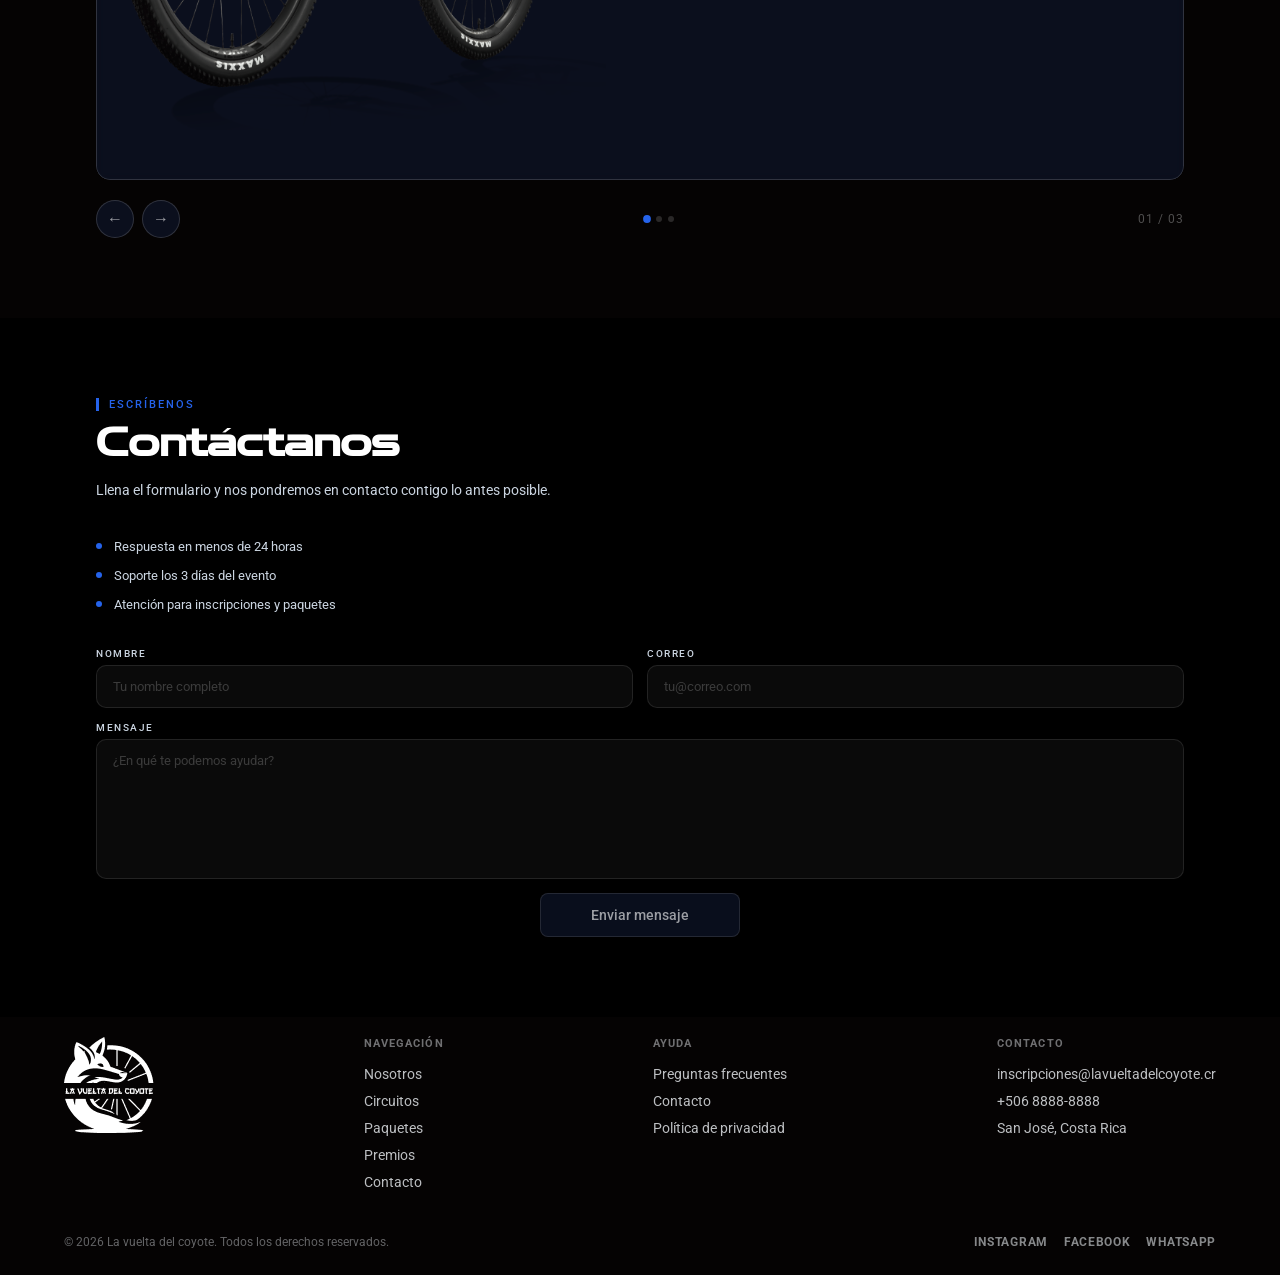
==== commit 12c5c414: "Add files via upload" ====
--- a/index.html
+++ b/index.html
@@ -26,12 +26,12 @@
                 <div class="navMenu">
                     <ul class="nav-list">
                         <li class="nav-link"><a class="texto-menu" href="#anclaheader">Inicio</a></li>
-                        <li class="nav-link"><a class="texto-menu" href="#anclanosotros">Nosotros</a></li>
+                        <li class="nav-link"><a class="texto-menu" href="#historia">Nosotros</a></li>
                         <li class="nav-link"><a class="texto-menu" href="#anclacircuitos">Circuito</a></li>
-                        <li class="nav-link"><a class="texto-menu" href="#anclapaquetes">Paquetes</a></li>
-                        <li class="nav-link"><a class="texto-menu" href="#anclapremiacion">Premios</a></li>
+                        <li class="nav-link"><a class="texto-menu" href="#paquests">Paquetes</a></li>
+                        <li class="nav-link"><a class="texto-menu" href="#premios">Premios</a></li>
                         <li class="nav-link"><a class="texto-menu" href="#anclacontacto">Contacto</a></li>
-                        <li class="nav-link"><a class="texto-menu" href="Galería.html">Galería</a></li>
+                        <li class="nav-link"><a class="texto-menu" href="Galeria.html">Galería</a></li>
                         <li><a class="btn-menu" href="Inscripcion.html">Inscribirse</a>
                         </li>
                     </ul>
@@ -817,7 +817,7 @@
                 </div>
             </div>
         </section>
-        <section class="paquetes">
+        <section class="paquetes" id="paquests">
             <article class="container">
                 <div class="ew-header">
                     <span class="rb-tag">Elige tu experiencia</span>
@@ -1347,8 +1347,6 @@
 
             </div>
         </section>
-
-        <div class="rb-divider"></div>
 
         <!-- ══════════════════════════════════════
      CONTACTO
@@ -1404,13 +1402,13 @@
             </div>
 
             <div class="foot-col">
+                <h4>Navegación</h4>
                 <ul>
                     <li><a href="#anclanosotros">Nosotros</a></li>
                     <li><a href="#anclacircuitos">Circuitos</a></li>
                     <li><a href="#anclapaquetes">Paquetes</a></li>
                     <li><a href="#anclapremiacion">Premios</a></li>
                     <li><a href="#anclacontacto">Contacto</a></li>
-                    <li><a href="Inscripcion.html">Inscribirse</a></li>
                 </ul>
             </div>
 
--- a/css/style.css
+++ b/css/style.css
@@ -243,7 +243,6 @@
     color: var(--color-txt);
 }
 
-
 /* 
 ══════════════════════════════════════
 NOSOTROS
@@ -323,7 +322,7 @@
     margin-bottom: 14px;
 }
 
-.an-text p:last-of-type {
+.an-text p {
     margin-bottom: 28px;
 }
 
@@ -540,6 +539,12 @@
 
 .ew-autografo {
     width: 100%;
+    height: 100%;
+}
+
+.ew-autografo img {
+    height: 100%;
+    width: 100%;
 }
 
 .ew-sign-meta {
@@ -665,12 +670,10 @@
     object-fit: cover;
     display: block;
     transition: transform 0.4s;
-    filter: grayscale(10%)
 }
 
 .st-card:hover .st-card-img {
     transform: scale(1.04);
-    filter: grayscale(0%);
 }
 
 .st-card-body {
@@ -751,28 +754,19 @@
 /* GRID */
 .cy-grid {
     column-count: 3;
-    /* Espacio de separación horizontal entre columnas */
     column-gap: 24px;
     width: 100%;
 }
-
-
 
 /* CARD */
 .cy-card {
     position: relative;
     width: 100%;
     margin-bottom: 24px;
-    /* Espacio vertical entre tarjetas */
     border-radius: 12px;
     overflow: hidden;
     display: inline-block;
-    /* Evita comportamientos extraños en columnas */
-
-    /* CRUCIAL: Evita que una tarjeta se divida a la mitad entre dos columnas */
     break-inside: avoid;
-
-    /* Altura por defecto para las tarjetas normales (como la 2 y la 4) */
     height: 320px;
 }
 
@@ -781,7 +775,6 @@
 .card-5,
 .card-6 {
     height: 500px;
-    /* Tus tarjetas altas */
 }
 
 .card-7 {
@@ -790,7 +783,6 @@
 
 .card-8 {
     height: 420px;
-    /* Tus tarjetas altas */
 }
 
 .card-9 {
@@ -804,13 +796,11 @@
     display: block;
     object-fit: cover;
     object-position: top;
-    transition: transform 0.5s ease, filter 0.4s ease;
-    filter: grayscale(25%);
+    transition: transform 0.5s ease 0.4s ease;
 }
 
 .cy-card:hover img {
     transform: scale(1.06);
-    filter: grayscale(0%);
 }
 
 .cy-overlay {
@@ -2103,35 +2093,6 @@
 
 
 
-
-
-
-
-
-
-
-
-
-
-
-
-
-
-
-
-
-
-
-
-
-
-
-
-
-
-
-
-
 /* ══════════════════════════════════════
    PAQUETE DETALLE — PÁGINAS INDIVIDUALES
 ══════════════════════════════════════ */
@@ -2424,14 +2385,6 @@
 }
 
 
-
-
-
-
-
-
-
-
 /*
 INDEX HISTORIA
 */
@@ -2488,6 +2441,18 @@
     width: 85%;
     padding-bottom: 70px;
     text-align: center;
+}
+
+.container-header-historia .Boton-header2 {
+    width: 200px;
+    margin: 40px auto 0;
+
+}
+
+.container-header-historia .Boton-header2 a {
+    color: var(--color-txt);
+    font-family: var(--font-family-p);
+    font-size: 16px;
 }
 
 .subtitulo-header {
@@ -2531,7 +2496,7 @@
     font-weight: 500;
     color: #ffffff;
     line-height: 1.1;
-    margin-bottom: 20px;
+    padding: 20px 0;
     letter-spacing: -0.5px;
 }
 
@@ -2652,7 +2617,7 @@
     font-weight: 500;
     color: var(--color-txt);
     line-height: 1.15;
-    margin-bottom: 18px;
+    margin: 18px 0;
 }
 
 .rb-proposito-text p {
@@ -2672,12 +2637,14 @@
 .rb-pill {
     font-size: 12px;
     font-weight: 500;
-    padding: 6px 14px;
-    border-radius: 20px;
-    background: var(--color-botones-2);
-    color: #1D4ED8;
-    font-family: var(--font-family-p);
-    border: 1px solid #BFDBFE;
+    padding: 10px 26px;
+    border-radius: 8px;
+    background-color: var(--color-nav);
+    backdrop-filter: blur(28px);
+    color: var(--color-txt);
+    font-family: var(--font-family-p);
+    box-shadow: 0 8px 20px rgba(0, 0, 0, 0.25);
+    border: 1px solid rgba(255, 255, 255, 0.511)
 }
 
 .seccion-encargados {
@@ -2889,9 +2856,472 @@
     transform: translateY(-7px) rotate(-45deg);
 }
 
+/*Inscripciones*/
+/* ---------------- INSCRIPCIÓN ---------------- */
+.headerInscripciones {
+    width: 100%;
+    height: 100vh;
+    background: url(../img/inscripcionesbanner.jpg);
+    background-position: center;
+    background-size: cover;
+    background-repeat: no-repeat;
+}
+
+.navInscripcioens {
+    justify-content: space-evenly;
+}
+
+.informacionInscrio {
+    width: 90%;
+    margin: 0 auto;
+    height: 100%;
+    display: flex;
+    flex-direction: column;
+    justify-content: end;
+}
+
+.informacionInscrio h1 {
+    text-align: center;
+    color: var(--color-txt);
+}
+
+.informacionInscrio span {
+    color: var(--color-boton-menu);
+    font-size: var(--font-size-h1);
+}
+
+.informacionInscrio p {
+    padding: 35px 0;
+    font-family: var(--font-family-p);
+    font-size: 16px;
+    text-align: center;
+    color: var(--color-txt);
+}
+
+.inscripcion {
+    padding: 96px 0 112px;
+    background:
+        radial-gradient(circle at 85% 8%, rgba(57, 72, 235, 0.16), transparent 45%),
+        var(--first-color);
+    border-bottom: 1px solid var(--line);
+}
+
+.insc-grid {
+    display: grid;
+    grid-template-columns: 1.05fr 1fr;
+    gap: 64px;
+    align-items: start;
+}
+
+.eyebrow {
+    font-family: var(--font-family-p);
+    font-weight: 700;
+    font-size: 12px;
+    letter-spacing: .18em;
+    text-transform: uppercase;
+    color: var(--color-accent);
+    display: flex;
+    align-items: center;
+    gap: 10px;
+    margin-bottom: 20px;
+}
+
+.eyebrow::before {
+    content: "";
+    width: 22px;
+    height: 1px;
+    background: var(--color-accent);
+}
+
+.insc-left h1 {
+    font-family: var(--h1--tipo-letra);
+    font-weight: 400;
+    font-size: clamp(2.2rem, 4.4vw, var(--font-size-h1));
+    line-height: 1.12;
+    margin: 0 0 24px;
+    letter-spacing: -0.01em;
+    color: var(--color-txt);
+}
+
+.insc-left h1 span {
+    color: var(--color-accent);
+    font-family: var(--h1--tipo-letra);
+    font-size: var(--font-size-h1);
+}
+
+.insc-left p.lead {
+    font-family: var(--font-family-p);
+    font-size: calc(var(--font-size-p));
+    line-height: 1.65;
+    color: var(--color-hover-2);
+    max-width: 500px;
+    margin: 0 0 36px;
+}
+
+.detalles {
+    display: grid;
+    grid-template-columns: repeat(3, auto);
+    gap: 0;
+    border-top: 1px solid var(--line);
+    max-width: 460px;
+}
+
+.detalle {
+    padding: 16px 18px 16px 0;
+    border-bottom: 1px solid var(--line);
+}
+
+.detalle+.detalle {
+    border-left: 1px solid var(--line);
+    padding-left: 18px;
+}
+
+.detalle .num {
+    font-family: var(--h2-tipo-letra);
+    font-size: 20px;
+    color: var(--color-accent);
+    display: block;
+}
+
+.detalle .lbl {
+    font-family: var(--font-family-p);
+    font-size: 11.5px;
+    text-transform: uppercase;
+    letter-spacing: .1em;
+    color: rgba(241, 245, 249, 0.55);
+    margin-top: 6px;
+    display: block;
+}
+
+.reglas {
+    list-style: none;
+    margin: 36px 0 0;
+    padding: 0;
+    max-width: 500px;
+}
+
+.reglas li {
+    position: relative;
+    padding-left: 20px;
+    font-family: var(--font-family-p);
+    font-size: 14px;
+    line-height: 1.6;
+    color: rgba(241, 245, 249, 0.68);
+    margin-bottom: 10px;
+}
+
+.reglas li::before {
+    content: "—";
+    position: absolute;
+    left: 0;
+    color: var(--color-boton-menu);
+}
+
+/* Ticket / bib card */
+.ticket {
+    position: relative;
+    background: var(--color-nav);
+    backdrop-filter: blur(6px);
+    border: 1px solid var(--line-strong);
+    border-radius: var(--radius);
+    padding: 38px 34px 34px;
+}
+
+.ticket::before,
+.ticket::after {
+    content: "";
+    position: absolute;
+    width: 26px;
+    height: 26px;
+    background: var(--first-color);
+    border: 1px solid var(--line-strong);
+    border-radius: 50%;
+    top: 50%;
+    transform: translateY(-50%);
+}
+
+.ticket::before {
+    left: -13px;
+}
+
+.ticket::after {
+    right: -13px;
+}
+
+.ticket-top {
+    display: flex;
+    justify-content: space-between;
+    align-items: flex-start;
+    border-bottom: 1px dashed var(--line-strong);
+    padding-bottom: 20px;
+    margin-bottom: 26px;
+}
+
+.ticket-top .bib {
+    font-family: var(--font-family-p);
+    font-size: 12px;
+    color: rgba(241, 245, 249, 0.5);
+    letter-spacing: .08em;
+}
+
+.ticket-top .bib strong {
+    display: block;
+    font-family: var(--h2-tipo-letra);
+    font-size: 18px;
+    color: var(--color-txt);
+    margin-top: 4px;
+}
+
+.estado {
+    font-family: var(--font-family-p);
+    font-weight: 700;
+    font-size: 11px;
+    letter-spacing: .08em;
+    text-transform: uppercase;
+    color: var(--color-txt-dark);
+    background: var(--color-accent);
+    padding: 5px 10px;
+    border-radius: 999px;
+}
+
+form {
+    display: flex;
+    flex-direction: column;
+    gap: 18px;
+}
+
+.row2 {
+    display: grid;
+    grid-template-columns: 1fr 1fr;
+    gap: 18px;
+}
+
+.campo {
+    display: flex;
+    flex-direction: column;
+    gap: 7px;
+}
+
+.campo label {
+    font-family: var(--font-family-p);
+    font-size: 11.5px;
+    text-transform: uppercase;
+    letter-spacing: .08em;
+    color: rgba(241, 245, 249, 0.55);
+}
+
+.campo input,
+.campo select {
+    background: var(--first-color);
+    border: 1px solid var(--line-strong);
+    border-radius: calc(var(--radius) - 2px);
+    color: var(--color-txt);
+    font-family: var(--font-family-p);
+    font-size: 14.5px;
+    padding: 12px 13px;
+    outline: none;
+    transition: border-color .15s ease, background .15s ease;
+}
+
+.campo input::placeholder {
+    color: rgba(241, 245, 249, 0.32);
+}
+
+.campo input:focus,
+.campo select:focus {
+    border-color: var(--color-accent);
+    background: #0A0F1C;
+}
+
+.campo input:focus-visible,
+.campo select:focus-visible {
+    outline: 2px solid var(--color-accent);
+    outline-offset: 2px;
+}
+
+.cat-select {
+    position: relative;
+}
+
+.cat-select select {
+    width: 100%;
+    appearance: none;
+    cursor: pointer;
+}
+
+.cat-select::after {
+    content: "▾";
+    position: absolute;
+    right: 14px;
+    top: 38px;
+    color: var(--color-accent);
+    pointer-events: none;
+    font-size: 12px;
+}
+
+.submit {
+    margin-top: 8px;
+    background: var(--color-boton-menu);
+    color: var(--color-txt);
+    border: none;
+    border-radius: calc(var(--radius) - 2px);
+    font-family: var(--font-family-p);
+    font-weight: 700;
+    font-size: 13.5px;
+    letter-spacing: .06em;
+    text-transform: uppercase;
+    padding: 15px 20px;
+    cursor: pointer;
+    transition: background .15s ease, transform .12s ease, box-shadow .12s ease;
+}
+
+.submit:hover {
+    background: var(--color-hover-menu);
+    box-shadow: 0 6px 22px rgba(37, 99, 235, 0.35);
+}
+
+.submit:active {
+    transform: translateY(1px);
+}
+
+.submit:focus-visible {
+    outline: 2px solid var(--color-highlight);
+    outline-offset: 3px;
+}
+
+.fineprint {
+    font-family: var(--font-family-p);
+    font-size: 11.5px;
+    color: rgba(241, 245, 249, 0.42);
+    line-height: 1.5;
+    margin-top: 2px;
+}
+
+.inscribtn {
+    width: 300px;
+    margin-bottom: 50px;
+    margin-left: 50px;
+}
+
+/*Footer*/
+/* ---------------- FOOTER ---------------- */
+footer {
+    background: var(--first-color);
+    font-family: var(--font-family-p);
+}
+
+.foot-grid {
+    display: flex;
+    justify-content: space-between;
+    width: 90%;
+    margin: 0 auto;
+    padding: 20px 0;
+}
+
+.foot-brand .mark {
+    font-family: var(--h2-tipo-letra);
+    font-size: 18px;
+    letter-spacing: -0.01em;
+    color: var(--color-txt);
+}
+
+.foot-brand .mark span {
+    color: var(--color-accent);
+}
+
+.foot-brand p {
+    font-family: var(--font-family-p);
+    font-size: 13.5px;
+    line-height: 1.6;
+    color: rgba(241, 245, 249, 0.55);
+    max-width: 32ch;
+    margin: 14px 0 0;
+}
+
+.foot-col h4 {
+    font-family: var(--font-family-p);
+    font-weight: 700;
+    font-size: 11px;
+    text-transform: uppercase;
+    letter-spacing: .1em;
+    color: rgba(241, 245, 249, 0.45);
+    margin: 0 0 16px;
+}
+
+.foot-col ul {
+    list-style: none;
+    margin: 0;
+    padding: 0;
+    display: flex;
+    flex-direction: column;
+    gap: 11px;
+}
+
+.foot-col a {
+    color: rgba(241, 245, 249, 0.78);
+    text-decoration: none;
+    font-size: 14px;
+    transition: color .12s ease;
+}
+
+.foot-col a:hover {
+    color: var(--color-accent);
+}
+
+.foot-col a:focus-visible {
+    outline: 2px solid var(--color-accent);
+    outline-offset: 3px;
+}
+
+.foot-bottom {
+    display: flex;
+    justify-content: space-between;
+    align-items: center;
+    width: 90%;
+    flex-wrap: wrap;
+    margin: 0 auto;
+    padding: 25px 0;
+    gap: 14px;
+}
+
+.foot-bottom p {
+    margin: 0;
+    font-family: var(--font-family-p);
+    font-size: 11.5px;
+    color: rgba(241, 245, 249, 0.4);
+}
+
+.foot-social {
+    display: flex;
+    gap: 16px;
+}
+
+.foot-social a {
+    color: rgba(241, 245, 249, 0.55);
+    text-decoration: none;
+    font-family: var(--font-family-p);
+    font-weight: 700;
+    font-size: 11.5px;
+    text-transform: uppercase;
+    letter-spacing: .06em;
+    border-bottom: 1px solid transparent;
+    transition: border-color .12s ease, color .12s ease;
+}
+
+.foot-social a:hover {
+    color: var(--color-accent);
+    border-color: var(--color-accent);
+}
+
 /* ══════════════════════════════════════
    DESKTOP PEQUEÑO — max 1024px
 ══════════════════════════════════════ */
+@media (prefers-reduced-motion: reduce) {
+    .submit {
+        transition: none;
+    }
+}
+
 @media (max-width: 1024px) {
     .container {
         width: 90%;
@@ -3105,6 +3535,28 @@
     .cr-stats {
         grid-template-columns: repeat(2, 1fr);
     }
+
+    .insc-grid {
+        grid-template-columns: 1fr;
+        gap: 48px;
+    }
+
+    .row2 {
+        grid-template-columns: 1fr;
+    }
+
+    .detalles {
+        grid-template-columns: 1fr 1fr;
+        max-width: 100%;
+    }
+
+    .detalle:nth-child(3) {
+        border-left: none;
+        border-top: 1px solid var(--line);
+        padding-left: 0;
+        padding-top: 16px;
+        grid-column: 1 / -1;
+    }
 }
 
 /* ══════════════════════════════════════
@@ -3116,9 +3568,11 @@
     .menu-hamburguesa {
         display: flex;
     }
-    .barranavegacion{
+
+    .barranavegacion {
         width: 100%;
     }
+
     .navMenu {
         position: fixed;
         top: 0;
@@ -3175,9 +3629,11 @@
     .conatinerHeader {
         gap: 16px;
     }
-    .texto-normal p{
+
+    .texto-normal p {
         text-align: center;
     }
+
     .btn-he {
         display: flex;
         flex-wrap: wrap;
@@ -3295,9 +3751,9 @@
         width: 100%;
         max-width: 480px;
     }
-   
-
-     .sh-section {
+
+
+    .sh-section {
         padding: 60px 15px;
     }
 
@@ -3522,6 +3978,19 @@
 
     .subtitulo-header {
         font-size: 1.8rem;
+    }
+      .foot-grid {
+        grid-template-columns: 1fr 1fr;
+        gap: 32px 24px;
+    }
+
+    .foot-brand {
+        grid-column: 1 / -1;
+    }
+
+    .foot-bottom {
+        flex-direction: column;
+        align-items: flex-start;
     }
 }
 
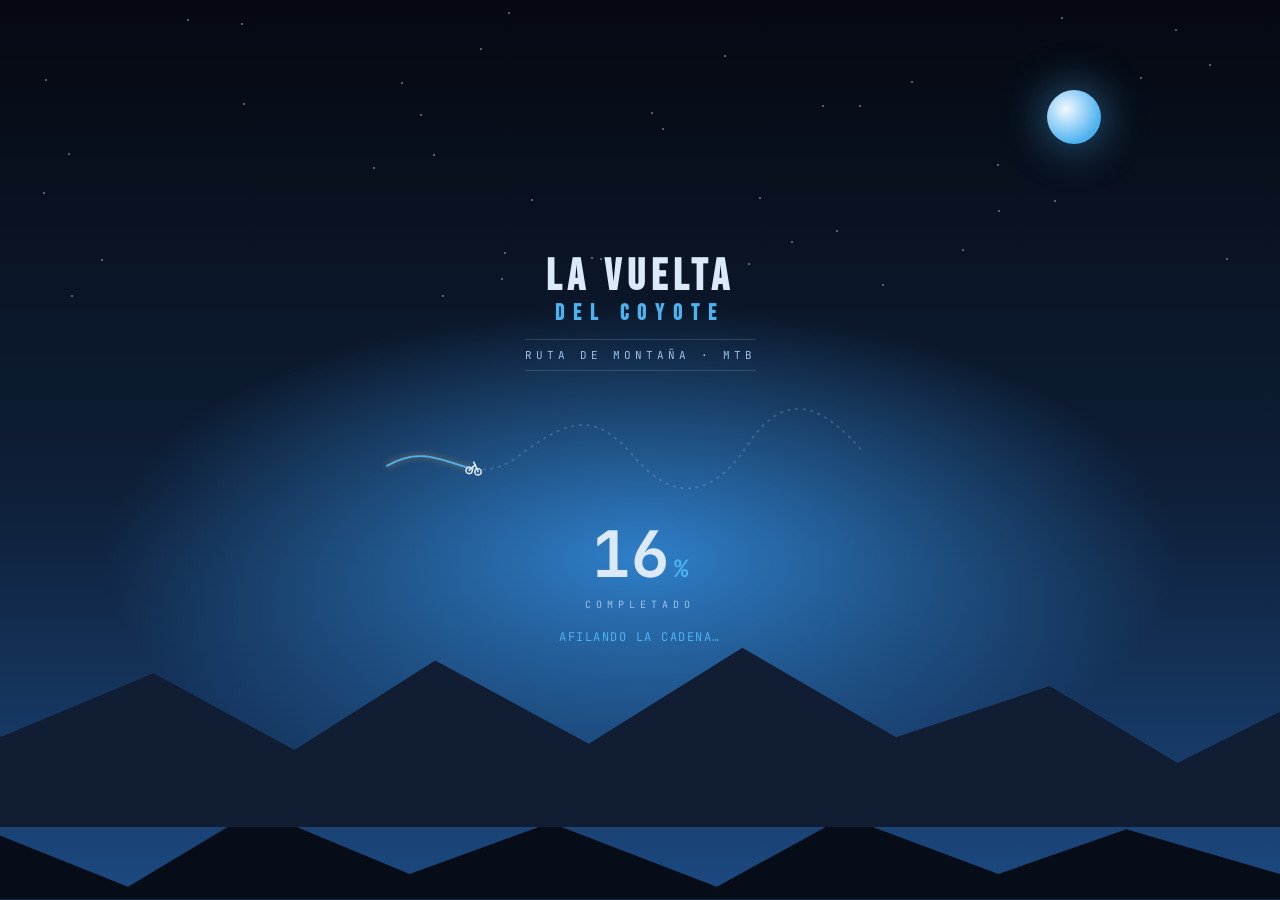
==== commit 5d3c3546: "Add files via upload" ====
--- a/index.html
+++ b/index.html
@@ -1,1449 +1,427 @@
 <!DOCTYPE html>
-<html lang="en">
-
+<html lang="es">
 <head>
-    <meta charset="UTF-8">
-    <meta name="viewport" content="width=device-width, initial-scale=1.0">
-    <title>La vuelta del coyote</title>
-    <link rel="shortcut icon" href="img/logo parte de arriba.svg" image/x-icon">
-    <!-- link FONT AWESOME  all.min.css-->
-    <link href='https://unpkg.com/boxicons@2.1.4/css/boxicons.min.css' rel='stylesheet'>
-    <link rel="stylesheet" href="css/style.css">
+<meta charset="UTF-8">
+<meta name="viewport" content="width=device-width, initial-scale=1.0">
+<title>La Vuelta del Coyote MTB</title>
+
+<style>
+@import url('https://fonts.googleapis.com/css2?family=Bebas+Neue&family=JetBrains+Mono:wght@400;500;700&display=swap');
+
+:root{
+    --sky-top:#050810;
+    --sky-horizon:#1c4a82;
+    --sky-glow:#2f7fc9;
+    --mountain-far:#101d33;
+    --mountain-mid:#0c1626;
+    --mountain-near:#070d18;
+    --sand:#5b83b3;
+    --cream:#dce9f9;
+    --amber:#4db2f0;
+    --dust:#9fc2e8;
+    --line:rgba(220,233,249,0.16);
+}
+
+*{margin:0;padding:0;box-sizing:border-box;}
+
+body{
+    font-family:'JetBrains Mono', monospace;
+    background:var(--sky-top);
+}
+
+/* ===== ESCENARIO ===== */
+
+.loader{
+    position:relative;
+    height:100vh;
+    width:100%;
+    overflow:hidden;
+    background:
+        radial-gradient(ellipse 60% 40% at 50% 62%, var(--sky-glow) 0%, rgba(47,127,201,0) 70%),
+        linear-gradient(180deg, var(--sky-top) 0%, #0e1f38 55%, var(--sky-horizon) 100%);
+    display:flex;
+    flex-direction:column;
+    align-items:center;
+    justify-content:center;
+    color:var(--cream);
+}
+
+/* estrellas */
+.stars{
+    position:absolute;
+    inset:0;
+    width:100%;
+    height:60%;
+}
+.star{
+    position:absolute;
+    width:2px;
+    height:2px;
+    background:var(--cream);
+    border-radius:50%;
+    opacity:.5;
+    animation:parpadeo 3s ease-in-out infinite;
+}
+@keyframes parpadeo{
+    0%,100%{opacity:.15;}
+    50%{opacity:.75;}
+}
+
+/* luna */
+.luna{
+    position:absolute;
+    top:10%;
+    right:14%;
+    width:54px;
+    height:54px;
+    border-radius:50%;
+    background:radial-gradient(circle at 35% 35%, #f3f9ff, var(--amber) 70%);
+    box-shadow:0 0 40px 6px rgba(77,178,240,0.4);
+}
+
+/* siluetas de montaña, capas para profundidad */
+.montanas{
+    position:absolute;
+    bottom:0;
+    left:0;
+    width:100%;
+    line-height:0;
+}
+.montanas svg{display:block;width:100%;height:auto;}
+.capa-lejos{opacity:1;transform:translateY(2%);}
+.capa-cerca{opacity:1;}
+
+/* ===== CONTENIDO ===== */
+
+.contenido{
+    position:relative;
+    z-index:5;
+    display:flex;
+    flex-direction:column;
+    align-items:center;
+    padding:0 24px;
+    width:100%;
+    max-width:560px;
+}
+
+.emblema{
+    width:52px;
+    height:auto;
+    margin-bottom:14px;
+}
+.emblema path{
+    fill:none;
+    stroke:var(--amber);
+    stroke-width:3;
+    stroke-linejoin:round;
+    stroke-linecap:round;
+}
+
+.marca{
+    font-family:'Bebas Neue', sans-serif;
+    font-size:44px;
+    letter-spacing:6px;
+    line-height:1;
+    text-align:center;
+    color:var(--cream);
+}
+.marca span{
+    display:block;
+    font-size:22px;
+    letter-spacing:9px;
+    color:var(--amber);
+    margin-top:4px;
+}
+
+.subtitulo{
+    margin-top:14px;
+    font-size:11px;
+    letter-spacing:4px;
+    text-transform:uppercase;
+    color:var(--dust);
+    border-top:1px solid var(--line);
+    border-bottom:1px solid var(--line);
+    padding:8px 0;
+}
+
+/* ===== SENDERO / BARRA DE PROGRESO ===== */
+
+.sendero-wrap{
+    width:100%;
+    margin-top:34px;
+}
+.sendero-svg{
+    width:100%;
+    height:auto;
+    overflow:visible;
+}
+.trazo-fondo{
+    fill:none;
+    stroke:rgba(220,233,249,0.18);
+    stroke-width:3;
+    stroke-dasharray:2 10;
+    stroke-linecap:round;
+}
+.trazo-progreso{
+    fill:none;
+    stroke:var(--amber);
+    stroke-width:3;
+    stroke-linecap:round;
+    filter:drop-shadow(0 0 5px rgba(232,163,61,0.7));
+}
+.ciclista{
+    transform-box:fill-box;
+    transform-origin:center;
+}
+.ciclista circle{
+    fill:none;
+    stroke:var(--cream);
+    stroke-width:2.4;
+}
+.ciclista line{
+    stroke:var(--cream);
+    stroke-width:2.4;
+    stroke-linecap:round;
+}
+.polvo{
+    fill:var(--dust);
+    opacity:0;
+}
+@keyframes disipar{
+    0%{opacity:.55;}
+    100%{opacity:0;transform:translate(-14px,6px) scale(1.6);}
+}
+
+/* ===== LECTURA / COMPUTADORA DE RUTA ===== */
+
+.lectura{
+    margin-top:26px;
+    display:flex;
+    align-items:baseline;
+    gap:4px;
+}
+.porcentaje{
+    font-family:'JetBrains Mono', monospace;
+    font-weight:700;
+    font-size:64px;
+    color:var(--cream);
+    font-variant-numeric:tabular-nums;
+    letter-spacing:1px;
+}
+.simbolo{
+    font-size:24px;
+    color:var(--amber);
+    font-weight:700;
+}
+
+.etiqueta{
+    font-size:10px;
+    letter-spacing:5px;
+    color:var(--dust);
+    text-transform:uppercase;
+    margin-top:2px;
+}
+
+.estado{
+    margin-top:18px;
+    min-height:16px;
+    font-size:12px;
+    letter-spacing:1.5px;
+    color:var(--amber);
+    text-transform:uppercase;
+}
+
+/* ===== TEXTO FINAL ===== */
+
+.texto-final{
+    display:none;
+    margin-top:26px;
+    color:var(--cream);
+    font-family:'Bebas Neue', sans-serif;
+    font-size:20px;
+    letter-spacing:3px;
+    text-align:center;
+}
+.parpadear{
+    animation:parpadearTexto 1s infinite;
+}
+@keyframes parpadearTexto{
+    50%{opacity:.35;}
+}
+
+/* ===== RESPONSIVE ===== */
+
+@media(max-width:600px){
+    .marca{font-size:34px;letter-spacing:4px;}
+    .marca span{font-size:16px;letter-spacing:6px;}
+    .porcentaje{font-size:48px;}
+    .luna{width:36px;height:36px;top:8%;right:10%;}
+    .contenido{max-width:100%;}
+}
+
+@media (prefers-reduced-motion: reduce){
+    *{animation-duration:0.001ms !important; animation-iteration-count:1 !important;}
+}
+</style>
 </head>
 
 <body>
-    <header class="header">
-        <div class="barranavegacion">
-            <nav>
-                <div class="logo">
-                    <img class="logo-img" src="img/logo.png" alt="">
-                </div>
-                <div class="menu-hamburguesa">
-                    <span></span>
-                    <span></span>
-                    <span></span>
-                </div>
-                <div class="navMenu">
-                    <ul class="nav-list">
-                        <li class="nav-link"><a class="texto-menu" href="#anclaheader">Inicio</a></li>
-                        <li class="nav-link"><a class="texto-menu" href="#historia">Nosotros</a></li>
-                        <li class="nav-link"><a class="texto-menu" href="#anclacircuitos">Circuito</a></li>
-                        <li class="nav-link"><a class="texto-menu" href="#paquests">Paquetes</a></li>
-                        <li class="nav-link"><a class="texto-menu" href="#premios">Premios</a></li>
-                        <li class="nav-link"><a class="texto-menu" href="#anclacontacto">Contacto</a></li>
-                        <li class="nav-link"><a class="texto-menu" href="Galeria.html">Galería</a></li>
-                        <li><a class="btn-menu" href="Inscripcion.html">Inscribirse</a>
-                        </li>
-                    </ul>
-                    <div class="x" id="nav-close">
-                        <i class='bx bx-x bx-lg'></i>
-                    </div>
-                </div>
-            </nav>
+
+<div class="loader">
+
+    <div class="stars" id="stars"></div>
+    <div class="luna"></div>
+
+    <div class="montanas">
+        <svg class="capa-lejos" viewBox="0 0 1000 160" preserveAspectRatio="none">
+            <path fill="var(--mountain-far)" d="M0,160 L0,90 L120,40 L230,100 L340,30 L460,95 L580,20 L700,90 L820,50 L920,110 L1000,70 L1000,160 Z"></path>
+        </svg>
+        <svg class="capa-cerca" viewBox="0 0 1000 120" preserveAspectRatio="none" style="margin-top:-6%;">
+            <path fill="var(--mountain-near)" d="M0,120 L0,70 L100,110 L200,50 L320,100 L430,60 L560,110 L660,55 L780,100 L880,65 L1000,100 L1000,120 Z"></path>
+        </svg>
+    </div>
+
+    <div class="contenido">
+        <h1 class="marca">
+            LA VUELTA
+            <span>DEL COYOTE</span>
+        </h1>
+
+        <div class="subtitulo">Ruta de montaña · MTB</div>
+
+        <div class="sendero-wrap">
+            <svg class="sendero-svg" viewBox="0 0 800 120" preserveAspectRatio="none">
+                <path class="trazo-fondo" d="M 5 95 C 90 45, 130 140, 210 80 S 330 10, 390 80 S 510 150, 570 60 S 690 5, 750 75" />
+                <path class="trazo-progreso" id="trazoProgreso" d="M 5 95 C 90 45, 130 140, 210 80 S 330 10, 390 80 S 510 150, 570 60 S 690 5, 750 75" />
+                <g class="ciclista" id="ciclista">
+                    <circle cx="-6" cy="4" r="5"></circle>
+                    <circle cx="8" cy="4" r="5"></circle>
+                    <line x1="-6" y1="4" x2="2" y2="-6"></line>
+                    <line x1="2" y1="-6" x2="8" y2="4"></line>
+                    <line x1="2" y1="-6" x2="-1" y2="-10"></line>
+                </g>
+                <g id="capaPolvo"></g>
+            </svg>
         </div>
-        <div class="conatinerHeader">
-            <h1 class="h1">
-                Entre valles y montañas
-            </h1>
-
-            <div class="texto-normal">
-                <p class="p">
-                    Enfrenta rutas exigentes, atraviesa paisajes únicos y siente la adrenalina en cada subida y
-                    descenso.
-                    Sigue la competencia en tiempo real y forma parte de una comunidad que vive el ciclismo con pasión.
-                </p>
-            </div>
-
-            <div class="texto-celular-peque">
-                <p class="p">
-                    Vive el ciclismo de montaña en Los Santos.
-                    <br>
-                    Rutas exigentes, paisajes únicos y pura adrenalina en cada recorrido.
-                    Sé parte de esta experiencia.
-                </p>
-            </div>
-            <div class="btn-he">
-                <a href="Inscripcion.html" class="Boton-header1">Inscríbete ya</a>
-                <a href="Inscripcion.html" class="Boton-header2">Mas informacion</a>
-            </div>
+
+        <div class="lectura">
+            <span class="porcentaje" id="porcentaje">04</span><span class="simbolo">%</span>
         </div>
-    </header>
-    <main>
-        <section class="historia" id="historia">
-            <article class="container">
-                <div class="an-inner">
-
-                    <div class="an-img-wrap">
-                        <div class="an-img-line"></div>
-                        <img class="an-img" src="img/nosotros.jpg" alt="La Vuelta del Coyote">
-                    </div>
-
-                    <div class="an-text">
-                        <span class="an-tag">Quiénes somos</span>
-                        <h2>Acerca de <em>nosotros</em></h2>
-                        <p>En los senderos de Los Santos nació "La Vuelta del Coyote", un evento de ciclismo de montaña
-                            creado para desafiar límites y celebrar la pasión por la naturaleza y el deporte.</p>
-                        <p>Lo que comenzó como un sueño entre ciclistas locales se transformó en una competencia que
-                            impulsa la resistencia, el talento y el amor por la montaña.</p>
-                        <p>Hoy reúne atletas de diferentes partes del mundo en una experiencia que une comunidad,
-                            cultura y aventura en cada recorrido.</p>
-                        <a class="an-btn" href="historia.html">
-                            Conocer más
-                        </a>
-                    </div>
-
-                </div>
-            </article>
-        </section>
-        <!-- ══════════════════════════════════════
-     EVENTOS
-══════════════════════════════════════ -->
-        <section class="ew-section" id="eventos">
-            <div class="container">
-                <!-- HEADER + TABS -->
-                <div class="ew-header">
-                    <span class="rb-tag">Agenda oficial</span>
-                    <h2>3 días de eventos</h2>
-                    <div class="ew-tabs">
-                        <div class="ew-tab active" onclick="showDay('d1', this)">Viernes 26/07</div>
-                        <div class="ew-tab" onclick="showDay('d2', this)">Sábado 27/07</div>
-                        <div class="ew-tab" onclick="showDay('d3', this)">Domingo 28/07</div>
-                    </div>
-                </div>
-
-                <!-- CUERPO DÍAS -->
-                <div class="ew-body">
-                    <div class="ew-body-inner">
-
-                        <!-- DÍA 1 — Viernes -->
-                        <div class="ew-day active" id="d1">
-
-                            <div class="ew-concert">
-                                <img class="ew-concert-img" src="img/concierto.jpg" alt="Concierto viernes">
-
-                                <div class="ew-concert-body">
-                                    <div class="ew-section-label">
-                                        Conciertos
-                                    </div>
-
-                                    <p class="ew-concert-text">
-                                        Vive una noche inolvidable con los mejores DJs internacionales, luces, energía y
-                                        música sin parar
-                                    </p>
-
-                                    <div class="ew-lineup">
-                                        <div class="ew-artist">
-                                            <span class="ew-artist-name">Ale Mora</span>
-                                            <span class="ew-artist-time">16:00 pm</span>
-                                        </div>
-                                        <div class="ew-artist">
-                                            <span class="ew-artist-name">Zedd</span>
-                                            <span class="ew-artist-time">17:00 pm</span>
-                                        </div>
-                                        <div class="ew-artist">
-                                            <span class="ew-artist-name">Tiësto</span>
-                                            <span class="ew-artist-time">19:00 pm</span>
-                                        </div>
-                                        <div class="ew-artist">
-                                            <span class="ew-artist-name">Afrojack</span>
-                                            <span class="ew-artist-time">21:00 am</span>
-                                        </div>
-
-                                        <div class="ew-artist">
-                                            <span class="ew-artist-name">Alok</span>
-                                            <span class="ew-artist-time">22:30 pm</span>
-                                        </div>
-                                    </div>
-                                </div>
-                            </div>
-                            <div class="ew-sign">
-
-                                <img class="ew-autografo" src="img/51734011_10157051315244494_9063952334115045376_n.jpg"
-                                    alt="Concierto viernes">
-                                <div class="ew-concert-body">
-                                    <div class="ew-section-label">
-                                        <i class='bx bx-pencil'></i> Sesión de autógrafos
-                                    </div>
-                                    <div class="ew-sign-meta">
-                                        <i class='bx bx-time'></i> 15:00 pm · Zona VIP
-                                    </div>
-                                    <div class="ew-riders">
-                                        <div class="ew-rider">
-                                            <div class="ew-rider-avatar">LK</div>
-                                            <span class="ew-rider-name">Loana Lecomte</span>
-                                            <span class="ew-rider-tag">MTB Pro</span>
-                                        </div>
-                                        <div class="ew-rider">
-                                            <div class="ew-rider-avatar">DV</div>
-                                            <span class="ew-rider-name">David Valero</span>
-                                            <span class="ew-rider-tag">MTB Pro</span>
-                                        </div>
-                                        <div class="ew-rider">
-                                            <div class="ew-rider-avatar">TC</div>
-                                            <span class="ew-rider-name">Titouan Carod</span>
-                                            <span class="ew-rider-tag">MTB Pro</span>
-                                        </div>
-                                        <div class="ew-rider">
-                                            <div class="ew-rider-avatar">KC</div>
-                                            <span class="ew-rider-name">Kate Courtney</span>
-                                            <span class="ew-rider-tag">MTB Elite</span>
-                                        </div>
-
-                                        <div class="ew-rider">
-                                            <div class="ew-rider-avatar">TS</div>
-                                            <span class="ew-rider-name">Tahnée Seagrave</span>
-                                            <span class="ew-rider-tag">DH Pro</span>
-                                        </div>
-                                    </div>
-                                </div>
-
-                            </div>
-                        </div>
-
-
-
-                    </div>
-
-                    <!-- DÍA 2 — Sábado -->
-                    <div class="ew-day" id="d2">
-
-                        <div class="ew-concert">
-                            <img class="ew-concert-img" src="img/concierto2.jpg" alt="Concierto sábado">
-
-                            <div class="ew-concert-body">
-                                <div class="ew-section-label">
-                                    Conciertos
-                                </div>
-
-                                <p class="ew-concert-text">
-                                    Prepárate para una experiencia épica con beats explosivos, efectos visuales y
-                                    artistas que harán vibrar toda la noche
-                                </p>
-
-                                <div class="ew-lineup">
-                                    <div class="ew-artist">
-                                        <span class="ew-artist-name">Toledo</span>
-                                        <span class="ew-artist-time">15:30 pm</span>
-                                    </div>
-
-                                    <div class="ew-artist">
-                                        <span class="ew-artist-name">Steve Aoki</span>
-                                        <span class="ew-artist-time">17:00 pm</span>
-                                    </div>
-
-                                    <div class="ew-artist">
-                                        <span class="ew-artist-name">Charlotte de Witte</span>
-                                        <span class="ew-artist-time">18:30 pm</span>
-                                    </div>
-
-                                    <div class="ew-artist">
-                                        <span class="ew-artist-name">Marshmello</span>
-                                        <span class="ew-artist-time">20:00 pm</span>
-                                    </div>
-
-                                    <div class="ew-artist">
-                                        <span class="ew-artist-name">Don Diablo</span>
-                                        <span class="ew-artist-time">22:00 pm</span>
-                                    </div>
-                                </div>
-                            </div>
-                        </div>
-
-                        <div class="ew-sign">
-
-                            <img class="ew-autografo" src="img/autografo.png" alt="Sesión de autógrafos sábado">
-
-                            <div class="ew-concert-body">
-
-                                <div class="ew-section-label">
-                                    <i class='bx bx-pencil'></i> Sesión de autógrafos
-                                </div>
-
-                                <div class="ew-sign-meta">
-                                    <i class='bx bx-time'></i> 16:30 pm · Zona Premium
-                                </div>
-
-                                <div class="ew-riders">
-
-                                    <div class="ew-rider">
-                                        <div class="ew-rider-avatar">MG</div>
-                                        <span class="ew-rider-name">Mathieu van der Poel</span>
-                                        <span class="ew-rider-tag">XC Elite</span>
-                                    </div>
-
-                                    <div class="ew-rider">
-                                        <div class="ew-rider-avatar">SP</div>
-                                        <span class="ew-rider-name">Sam Pilgrim</span>
-                                        <span class="ew-rider-tag">Freestyle MTB</span>
-                                    </div>
-
-                                    <div class="ew-rider">
-                                        <div class="ew-rider-avatar">NF</div>
-                                        <span class="ew-rider-name">Nino Schurter</span>
-                                        <span class="ew-rider-tag">World Champion</span>
-                                    </div>
-
-                                    <div class="ew-rider">
-                                        <div class="ew-rider-avatar">RH</div>
-                                        <span class="ew-rider-name">Rachel Atherton</span>
-                                        <span class="ew-rider-tag">Downhill Pro</span>
-                                    </div>
-
-                                    <div class="ew-rider">
-                                        <div class="ew-rider-avatar">TP</div>
-                                        <span class="ew-rider-name">Tom Pidcock</span>
-                                        <span class="ew-rider-tag">Olympic Rider</span>
-                                    </div>
-
-                                </div>
-                            </div>
-
-                        </div>
-
-                    </div>
-
-                    <!-- DÍA 3 — Domingo -->
-                    <div class="ew-day" id="d3">
-
-                        <div class="ew-concert">
-                            <img class="ew-concert-img" src="img/concierto3.jpg" alt="Concierto domingo">
-
-                            <div class="ew-concert-body">
-                                <div class="ew-section-label">
-                                    Conciertos
-                                </div>
-
-                                <p class="ew-concert-text">
-                                    El último día llega con una mezcla brutal de música electrónica, visuales futuristas
-                                    y un cierre legendario
-                                </p>
-
-                                <div class="ew-lineup">
-
-                                    <div class="ew-artist">
-                                        <span class="ew-artist-name">Alan Walker</span>
-                                        <span class="ew-artist-time">14:30 pm</span>
-                                    </div>
-
-                                    <div class="ew-artist">
-                                        <span class="ew-artist-name">DJ Snake</span>
-                                        <span class="ew-artist-time">16:00 pm</span>
-                                    </div>
-
-                                    <div class="ew-artist">
-                                        <span class="ew-artist-name">KSHMR</span>
-                                        <span class="ew-artist-time">18:00 pm</span>
-                                    </div>
-
-                                    <div class="ew-artist">
-                                        <span class="ew-artist-name">The Chainsmokers</span>
-                                        <span class="ew-artist-time">20:00 pm</span>
-                                    </div>
-
-                                    <div class="ew-artist">
-                                        <span class="ew-artist-name">Hardwell</span>
-                                        <span class="ew-artist-time">22:30 pm</span>
-                                    </div>
-
-                                </div>
-                            </div>
-                        </div>
-
-                        <div class="ew-sign">
-
-                            <img class="ew-autografo" src="img/istockphoto-130406714-612x612.jpg"
-                                alt="Sesión de autógrafos domingo">
-
-                            <div class="ew-concert-body">
-
-                                <div class="ew-section-label">
-                                    <i class='bx bx-pencil'></i> Sesión de autógrafos
-                                </div>
-
-                                <div class="ew-sign-meta">
-                                    <i class='bx bx-time'></i> 17:00 pm · Zona Fans
-                                </div>
-
-                                <div class="ew-riders">
-
-                                    <div class="ew-rider">
-                                        <div class="ew-rider-avatar">JN</div>
-                                        <span class="ew-rider-name">Jolanda Neff</span>
-                                        <span class="ew-rider-tag">XC Champion</span>
-                                    </div>
-
-                                    <div class="ew-rider">
-                                        <div class="ew-rider-avatar">MV</div>
-                                        <span class="ew-rider-name">Marianne Vos</span>
-                                        <span class="ew-rider-tag">Road / CX Elite</span>
-                                    </div>
-
-                                    <div class="ew-rider">
-                                        <div class="ew-rider-avatar">PL</div>
-                                        <span class="ew-rider-name">Pauline Ferrand-Prévot</span>
-                                        <span class="ew-rider-tag">Olympic Rider</span>
-                                    </div>
-
-                                    <div class="ew-rider">
-                                        <div class="ew-rider-avatar">MC</div>
-                                        <span class="ew-rider-name">Myriam Nicole</span>
-                                        <span class="ew-rider-tag">World Champion</span>
-                                    </div>
-
-                                    <div class="ew-rider">
-                                        <div class="ew-rider-avatar">LG</div>
-                                        <span class="ew-rider-name">Loana Lecomte</span>
-                                        <span class="ew-rider-tag">XC Pro</span>
-                                    </div>
-
-                                </div>
-                            </div>
-
-                        </div>
-
-                    </div>
-
-                </div>
-            </div>
-            </div>
-
-
-
-        </section>
-        <!-- ══════════════════════════════════════
-     STANDS
-══════════════════════════════════════ -->
-        <section class="st-section" id="toldos">
-            <div class="container">
-
-                <div class="st-header">
-                    <span class="rb-tag st-tag">Área de exposición</span>
-                    <h2>Stands de la competencia</h2>
-                    <p>Explora la zona de marcas con equipo, accesorios y todo lo que necesitas para el MTB.</p>
-                </div>
-
-                <div class="st-grid">
-
-                    <div class="st-card">
-                        <img class="st-card-img" src="img/trek.png" alt="Stand Trek">
-                        <div class="st-card-body">
-                            <p class="st-brand"><span class="st-brand-dot"></span>Trek</p>
-                            <p class="st-card-desc">Bicicletas Trek Fuel EX, Trek Remedy y Trek Top Fuel en MTB, además
-                                de Trek Domane, Emonda y Madone en ruta.</p>
-                            <span class="st-card-tag">Bicicletas MTB & Ruta</span>
-                        </div>
-                    </div>
-
-                    <div class="st-card">
-                        <img class="st-card-img" src="img/pinarello.jpg" alt="Stand Pinarello">
-                        <div class="st-card-body">
-                            <p class="st-brand"><span class="st-brand-dot"></span>Pinarello</p>
-                            <p class="st-card-desc">Dogma F12, Crossista y Bolide TT, más accesorios como cascos, ropa
-                                de ciclismo y calzado especializado.</p>
-                            <span class="st-card-tag">Bicicletas & Accesorios</span>
-                        </div>
-                    </div>
-
-                    <div class="st-card">
-                        <img class="st-card-img" src="img/bikestation.jpg" alt="Stand Bikestation">
-                        <div class="st-card-body">
-                            <p class="st-brand"><span class="st-brand-dot"></span>Bikestation</p>
-                            <p class="st-card-desc">Cascos, guantes, gafas, protecciones, cámaras, bombas, luces,
-                                herramientas y ropa técnica de ciclismo.</p>
-                            <span class="st-card-tag">Equipo & Herramientas</span>
-                        </div>
-                    </div>
-
-                </div>
-            </div>
-        </section>
-        <section class="ciclistas" id="ciclistas">
-            <div class="container">
-
-                <div class="ciclist-header">
-                    <span class="rb-tag st-tag">Algunos de nuestros atletas invitados</span>
-                    <h2>Ciclistas internacionales</h2>
-                    <p>En La vuelta del coyote tendremos muchos ciclistas invitados aca conocera los 9 mas reconocidos a
-                        nivel mundial</p>
-                </div>
-
-                <div class="cy-grid">
-
-                    <div class="cy-card card-1 cy-card--tall">
-                        <img src="img/david.jpg" alt="David Valero">
-                        <div class="cy-overlay"></div>
-                        <span class="cy-uci">UCI Pro</span>
-                        <div class="cy-info">
-                            <p class="cy-name">David Valero</p>
-                            <div class="cy-meta">
-                                <span class="cy-country">España</span>
-                                <span class="cy-dot"></span>
-                                <span class="cy-spec">XCO · XCM</span>
-                            </div>
-                            <div class="cy-extra">
-                                <p class="cy-extra-text">Campeón nacional de MTB cross-country</p>
-                            </div>
-                        </div>
-                    </div>
-
-                    <div class="cy-card card-2">
-                        <img src="img/rebecca rush.png" alt="Rebecca Rusch">
-                        <div class="cy-overlay"></div>
-                        <span class="cy-uci">UCI Pro</span>
-                        <div class="cy-info">
-                            <p class="cy-name">Rebecca Rusch</p>
-                            <div class="cy-meta">
-                                <span class="cy-country">EE.UU.</span>
-                                <span class="cy-dot"></span>
-                                <span class="cy-spec">XCM · Enduro</span>
-                            </div>
-                            <div class="cy-extra">
-                                <p class="cy-extra-text">La "Reina del Dolor" del ciclismo extremo</p>
-                            </div>
-                        </div>
-                    </div>
-
-                    <div class="cy-card card-3">
-                        <img src="img/Titouan Carod.png" alt="Titouan Carod">
-                        <div class="cy-overlay"></div>
-                        <span class="cy-uci">UCI Pro</span>
-                        <div class="cy-info">
-                            <p class="cy-name">Titouan Carod</p>
-                            <div class="cy-meta">
-                                <span class="cy-country">Francia</span>
-                                <span class="cy-dot"></span>
-                                <span class="cy-spec">XCO · XCM</span>
-                            </div>
-                            <div class="cy-extra">
-                                <p class="cy-extra-text">Top 10 Copa del Mundo UCI MTB</p>
-                            </div>
-                        </div>
-                    </div>
-
-                    <div class="cy-card card-4">
-                        <img src="img/anemic.jpg" alt="Annemiek Van">
-                        <div class="cy-overlay"></div>
-                        <span class="cy-uci">UCI Pro</span>
-                        <div class="cy-info">
-                            <p class="cy-name">Annemiek Van</p>
-                            <div class="cy-meta">
-                                <span class="cy-country">Países Bajos</span>
-                                <span class="cy-dot"></span>
-                                <span class="cy-spec">XCO · Ruta</span>
-                            </div>
-                            <div class="cy-extra">
-                                <p class="cy-extra-text">Medallista olímpica y campeona mundial</p>
-                            </div>
-                        </div>
-                    </div>
-
-                    <div class="cy-card card-5">
-                        <img src="img/Nino Shuter.png" alt="Nino Schurter">
-                        <div class="cy-overlay"></div>
-                        <span class="cy-uci">UCI Pro</span>
-                        <div class="cy-info">
-                            <p class="cy-name">Nino Schurter</p>
-                            <div class="cy-meta">
-                                <span class="cy-country">Suiza</span>
-                                <span class="cy-dot"></span>
-                                <span class="cy-spec">XCO</span>
-                            </div>
-                            <div class="cy-extra">
-                                <p class="cy-extra-text">9× Campeón del mundo UCI XCO</p>
-                            </div>
-                        </div>
-                    </div>
-
-                    <div class="cy-card card-9">
-                        <img src="img/Alessandra Keller.jpg" alt="Alessandra Keller">
-                        <div class="cy-overlay"></div>
-                        <span class="cy-uci">UCI Pro</span>
-                        <div class="cy-info">
-                            <p class="cy-name">Alessandra Keller</p>
-                            <div class="cy-meta">
-                                <span class="cy-country">Suiza</span>
-                                <span class="cy-dot"></span>
-                                <span class="cy-spec">XCO · XCM</span>
-                            </div>
-                            <div class="cy-extra">
-                                <p class="cy-extra-text">Medallista olímpica Tokyo 2020</p>
-                            </div>
-                        </div>
-                    </div>
-
-                    <div class="cy-card card-6">
-                        <img src="img/Matthew Vanderpol.jpg" alt="Matthew Vanderpol">
-                        <div class="cy-overlay"></div>
-                        <span class="cy-uci">UCI Pro</span>
-                        <div class="cy-info">
-                            <p class="cy-name">Matthew Vanderpol</p>
-                            <div class="cy-meta">
-                                <span class="cy-country">Bélgica</span>
-                                <span class="cy-dot"></span>
-                                <span class="cy-spec">XCO · Ciclocross</span>
-                            </div>
-                            <div class="cy-extra">
-                                <p class="cy-extra-text">Campeón mundial de ciclocross</p>
-                            </div>
-                        </div>
-                    </div>
-
-                    <div class="cy-card card-7">
-                        <img src="img/Loana Lecomte.png" alt="Loana Lecomte">
-                        <div class="cy-overlay"></div>
-                        <span class="cy-uci">UCI Pro</span>
-                        <div class="cy-info">
-                            <p class="cy-name">Loana Lecomte</p>
-                            <div class="cy-meta">
-                                <span class="cy-country">Francia</span>
-                                <span class="cy-dot"></span>
-                                <span class="cy-spec">XCO</span>
-                            </div>
-                            <div class="cy-extra">
-                                <p class="cy-extra-text">Nº1 ranking mundial UCI XCO femenino</p>
-                            </div>
-                        </div>
-                    </div>
-
-                    <div class="cy-card card-8">
-                        <img src="img/Tom Pidcock.jpg" alt="Tom Pidcock">
-                        <div class="cy-overlay"></div>
-                        <span class="cy-uci">UCI Pro</span>
-                        <div class="cy-info">
-                            <p class="cy-name">Tom Pidcock</p>
-                            <div class="cy-meta">
-                                <span class="cy-country">Gran Bretaña</span>
-                                <span class="cy-dot"></span>
-                                <span class="cy-spec">XCO · Ruta</span>
-                            </div>
-                            <div class="cy-extra">
-                                <p class="cy-extra-text">Oro olímpico MTB Tokyo 2020</p>
-                            </div>
-                        </div>
-                    </div>
-
-                </div>
-            </div>
-        </section>
-        <!-- ══════════════════════════════════════
-     CIRCUITOS
-══════════════════════════════════════ -->
-        <section class="cr-section" id="anclacircuitos">
-            <div class="container">
-
-                <div class="cr-header">
-                    <span class="rb-tag">Rutas oficiales</span>
-                    <h2>Circuitos de la competencia</h2>
-                </div>
-
-                <!-- SELECTOR -->
-                <div class="cr-selector">
-
-                    <div class="cr-sel-card active" onclick="showCircuito('extremo', this)">
-                        <img src="img/avanzado.jpg" alt="Coyote Extremo">
-                        <div class="cr-sel-overlay"></div>
-                        <div class="cr-sel-indicator"></div>
-                        <div class="cr-sel-body">
-                            <p class="cr-sel-level cr-sel-level--hard">Avanzado</p>
-                            <p class="cr-sel-name">Coyote Extremo</p>
-                        </div>
-                    </div>
-
-                    <div class="cr-sel-card" onclick="showCircuito('celestial', this)">
-                        <img src="img/celestial.jpg" alt="Coyote Celestial">
-                        <div class="cr-sel-overlay"></div>
-                        <div class="cr-sel-indicator"></div>
-                        <div class="cr-sel-body">
-                            <p class="cr-sel-level cr-sel-level--mid">Intermedio</p>
-                            <p class="cr-sel-name">Coyote Celestial</p>
-                        </div>
-                    </div>
-
-                    <div class="cr-sel-card" onclick="showCircuito('rafaga', this)">
-                        <img src="img/rafag.jpg" alt="Ráfaga del Coyote">
-                        <div class="cr-sel-overlay"></div>
-                        <div class="cr-sel-indicator"></div>
-                        <div class="cr-sel-body">
-                            <p class="cr-sel-level cr-sel-level--easy">Básico</p>
-                            <p class="cr-sel-name">Ráfaga del Coyote</p>
-                        </div>
-                    </div>
-
-                </div>
-
-                <!-- DETALLE EXTREMO -->
-                <div class="cr-detail active" id="extremo">
-
-                    <div class="cr-detail-img-wrap">
-                        <img class="cr-detail-img" src="img/carrera avanzada IMG.png" alt="Coyote Extremo">
-                        <span class="cr-detail-badge cr-detail-badge--hard">Avanzado</span>
-                    </div>
-
-                    <div class="cr-detail-right">
-                        <h3>Circuito Coyote Extremo</h3>
-                        <p class="pCirtuitos">Atraviesa los cerros más importantes y rodea toda la impresionante Zona de
-                            Los Santos.
-                            Diseñado para ciclistas experimentados en busca de superar límites físicos y emocionales,
-                            ofrece elevaciones y terrenos desafiantes que pondrán a prueba la resistencia y habilidad
-                            técnica.</p>
-                        <div class="cr-stats">
-                            <div class="cr-stat">
-                                <div class="cr-stat-icon">↑</div>
-                                <div class="cr-stat-val">2900 m</div>
-                                <div class="cr-stat-lbl">Ascenso</div>
-                            </div>
-                            <div class="cr-stat">
-                                <div class="cr-stat-icon">↓</div>
-                                <div class="cr-stat-val">580 m</div>
-                                <div class="cr-stat-lbl">Descenso</div>
-                            </div>
-                            <div class="cr-stat">
-                                <div class="cr-stat-icon">⏱</div>
-                                <div class="cr-stat-val">15:00 h</div>
-                                <div class="cr-stat-lbl">Tiempo</div>
-                            </div>
-                            <div class="cr-stat">
-                                <div class="cr-stat-icon">📍</div>
-                                <div class="cr-stat-val">221 km</div>
-                                <div class="cr-stat-lbl">Distancia</div>
-                            </div>
-                        </div>
-                        <p class="altimetria">Altimetría</p>
-                        <img class="cr-alti-img" src="img/altimetria avanzado IMG.png" alt="Altimetría Extremo">
-                        <div class="cr-btns">
-                            <a class="cr-btn cr-btn--primary"
-                                href="https://www.komoot.com/es-es/tour/1646582910?share_token=alz5dgwjAFU0tqYjAiE5W2bas9hZ89dsBdHOQ7GVmM3VMmvr3D&ref=wtd"
-                                target="_blank">Ver ruta</a>
-                            <a class="cr-btn cr-btn--secondary" href="Inscripcion.html">Inscribirse</a>
-                        </div>
-                    </div>
-
-                </div>
-
-                <!-- DETALLE CELESTIAL -->
-                <div class="cr-detail" id="celestial">
-
-                    <div class="cr-detail-img-wrap">
-                        <img class="cr-detail-img" src="img/carrera intermdia imagen.png" alt="Coyote Celestial">
-                        <span class="cr-detail-badge cr-detail-badge--mid">Intermedio</span>
-                    </div>
-
-                    <div class="cr-detail-right">
-                        <h3>Circuito Coyote Celestial</h3>
-                        <p class="pCirtuitos">Una experiencia inigualable a través de los sitios más hermosos de La Zona
-                            de Los Santos.
-                            Te sumergirás en bosques encantadores con vistas panorámicas bajo un hermoso cielo
-                            despejado. Un desafío físico y mental que permite conectar con la naturaleza de manera
-                            única.</p>
-                        <div class="cr-stats">
-                            <div class="cr-stat">
-                                <div class="cr-stat-icon">↑</div>
-                                <div class="cr-stat-val">2770 m</div>
-                                <div class="cr-stat-lbl">Ascenso</div>
-                            </div>
-                            <div class="cr-stat">
-                                <div class="cr-stat-icon">↓</div>
-                                <div class="cr-stat-val">1420 m</div>
-                                <div class="cr-stat-lbl">Descenso</div>
-                            </div>
-                            <div class="cr-stat">
-                                <div class="cr-stat-icon">⏱</div>
-                                <div class="cr-stat-val">11:00 h</div>
-                                <div class="cr-stat-lbl">Tiempo</div>
-                            </div>
-                            <div class="cr-stat">
-                                <div class="cr-stat-icon">📍</div>
-                                <div class="cr-stat-val">103 km</div>
-                                <div class="cr-stat-lbl">Distancia</div>
-                            </div>
-                        </div>
-                        <p class="cr-alti-label">Altimetría</p>
-                        <img class="cr-alti-img" src="img/altimetria imagen intermedia.png" alt="Altimetría Celestial">
-                        <div class="cr-btns">
-                            <a class="cr-btn cr-btn--primary" href="https://www.komoot.com/es-es/tour/1649524575"
-                                target="_blank">Ver ruta</a>
-                            <a class="cr-btn cr-btn--secondary" href="Inscripcion.html">Inscribirse</a>
-                        </div>
-                    </div>
-
-                </div>
-
-                <!-- DETALLE RÁFAGA -->
-                <div class="cr-detail" id="rafaga">
-
-                    <div class="cr-detail-img-wrap">
-                        <img class="cr-detail-img" src="img/carrera basica  IMG.png" alt="Ráfaga del Coyote">
-                        <span class="cr-detail-badge cr-detail-badge--easy">Básico</span>
-                    </div>
-
-                    <div class="cr-detail-right">
-                        <h3>Circuito Ráfaga del Coyote</h3>
-                        <p class="pCirtuitos">Una emocionante ruta de nivel básico que lleva a los competidores por
-                            paisajes
-                            impresionantes y cerros emblemáticos como El Cerro La Cruz y El Cerro La Roca.
-                            Elevación suave, perfecta para ciclistas principiantes que buscan un desafío moderado
-                            con vistas espectaculares.</p>
-                        <div class="cr-stats">
-                            <div class="cr-stat">
-                                <div class="cr-stat-icon">↑</div>
-                                <div class="cr-stat-val">2200 m</div>
-                                <div class="cr-stat-lbl">Ascenso</div>
-                            </div>
-                            <div class="cr-stat">
-                                <div class="cr-stat-icon">↓</div>
-                                <div class="cr-stat-val">1450 m</div>
-                                <div class="cr-stat-lbl">Descenso</div>
-                            </div>
-                            <div class="cr-stat">
-                                <div class="cr-stat-icon">⏱</div>
-                                <div class="cr-stat-val">15:00 h</div>
-                                <div class="cr-stat-lbl">Tiempo</div>
-                            </div>
-                            <div class="cr-stat">
-                                <div class="cr-stat-icon">📍</div>
-                                <div class="cr-stat-val">221 km</div>
-                                <div class="cr-stat-lbl">Distancia</div>
-                            </div>
-                        </div>
-                        <p class="cr-alti-label">Altimetría</p>
-                        <img class="cr-alti-img" src="img/altimetria basica IMG.png" alt="Altimetría Ráfaga">
-                        <div class="cr-btns">
-                            <a class="cr-btn cr-btn--primary"
-                                href="https://www.komoot.com/es-es/tour/1649576927?share_token=aU6Sxse4GB6NEjHMnEYXRnwhTdVejr6APYyF5q0CZy85oh6KVI&ref=wtd"
-                                target="_blank">Ver ruta</a>
-                            <a class="cr-btn cr-btn--secondary" href="Inscripcion.html">Inscribirse</a>
-                        </div>
-                    </div>
-                </div>
-            </div>
-        </section>
-        <section class="paquetes" id="paquests">
-            <article class="container">
-                <div class="ew-header">
-                    <span class="rb-tag">Elige tu experiencia</span>
-                    <h2>Paquetes de competencia</h2>
-                </div>
-                <div class="cardsPaquetes">
-                    <!-- LEGENDARIO -->
-                    <div class="pk-card">
-                        <div class="pk-card-img-wrap">
-                            <img class="pk-card-img" src="img/paquete1.jpg" alt="Coyote Legendario">
-                        </div>
-                        <div class="pk-card-body">
-                            <p class="pk-level pk-level--gold">Premium</p>
-                            <p class="pk-name">Coyote Legendario</p>
-                            <p class="pk-price">$1,200 <span>/ persona</span></p>
-                            <div class="pk-divider"></div>
-                            <div class="pk-features">
-                                <div class="pk-feature">
-                                    <span class="pk-feature-dot"></span>
-                                    Inscripción a la competencia
-                                </div>
-                                <div class="pk-feature">
-                                    <span class="pk-feature-dot"></span>
-                                    3 noches de hospedaje
-                                </div>
-                                <div class="pk-feature">
-                                    <span class="pk-feature-dot"></span>
-                                    Gastronomía de calidad
-                                </div>
-                                <div class="pk-feature">
-                                    <span class="pk-feature-dot"></span>
-                                    Transporte incluido
-                                </div>
-                                <div class="pk-feature">
-                                    <span class="pk-feature-dot"></span>
-                                    Atención médica básica
-                                </div>
-                            </div>
-                            <p class="pk-date">⚠ Retiro: 26 de julio</p>
-                            <a class="pk-btn pk-btn--featured" href="legendario.html">Ver paquete
-                                completo</a>
-                        </div>
-                    </div>
-
-                    <!-- EXPLOSIVO -->
-                    <div class="pk-card">
-                        <div class="pk-card-img-wrap">
-                            <img class="pk-card-img" src="img/paquete2.jpg" alt="Coyote Explosivo">
-                        </div>
-                        <div class="pk-card-body">
-                            <p class="pk-level pk-level--silver">Intermedio</p>
-                            <p class="pk-name">Coyote Explosivo</p>
-                            <p class="pk-price">$1,200 <span>/ persona</span></p>
-                            <div class="pk-divider"></div>
-                            <div class="pk-features">
-                                <div class="pk-feature">
-                                    <span class="pk-feature-dot"></span>
-                                    Inscripción a la competencia
-                                </div>
-                                <div class="pk-feature">
-                                    <span class="pk-feature-dot"></span>
-                                    3 noches de hospedaje
-                                </div>
-                                <div class="pk-feature">
-                                    <span class="pk-feature-dot"></span>
-                                    Gastronomía de calidad
-                                </div>
-                                <div class="pk-feature">
-                                    <span class="pk-feature-dot"></span>
-                                    Transporte incluido
-                                </div>
-                                <div class="pk-feature">
-                                    <span class="pk-feature-dot"></span>
-                                    Atención médica básica
-                                </div>
-                            </div>
-                            <p class="pk-date">⚠ Retiro: 26 de julio</p>
-                            <a class="pk-btn" href="explosivo.html">Ver paquete completo</a>
-                        </div>
-                    </div>
-
-                    <!-- REBELDE -->
-                    <div class="pk-card">
-                        <div class="pk-card-img-wrap">
-                            <img class="pk-card-img" src="img/paquete3.jpg" alt="Coyote Rebelde">
-                        </div>
-                        <div class="pk-card-body">
-                            <p class="pk-level pk-level--bronze">Básico</p>
-                            <p class="pk-name">Coyote Rebelde</p>
-                            <p class="pk-price">$990 <span>/ persona</span></p>
-                            <div class="pk-divider"></div>
-                            <div class="pk-features">
-                                <div class="pk-feature">
-                                    <span class="pk-feature-dot"></span>
-                                    Inscripción a la competencia
-                                </div>
-                                <div class="pk-feature">
-                                    <span class="pk-feature-dot"></span>
-                                    3 noches en Cabaña El Coyote
-                                </div>
-                                <div class="pk-feature">
-                                    <span class="pk-feature-dot"></span>
-                                    Restaurante Quercus
-                                </div>
-                                <div class="pk-feature">
-                                    <span class="pk-feature-dot"></span>
-                                    Atención médica básica
-                                </div>
-                            </div>
-                            <p class="pk-date">⚠ Retiro: 25 de julio</p>
-                            <a class="pk-btn" href="rebelde.html">Ver paquete completo</a>
-                        </div>
-                    </div>
-                </div>
-            </article>
-        </section>
-        <!-- ══════════════════════════════════════
-     CAMISAS OFICIALES
-══════════════════════════════════════ -->
-        <section class="sh-section" id="camisas">
-            <div class="container">
-
-                <div class="sh-header">
-                    <span class="rb-tag">Ediciones oficiales</span>
-                    <h2>Camisas del evento</h2>
-                </div>
-
-                <!-- 2023 -->
-                <div class="sh-year-block">
-                    <div class="sh-year-label">
-                        <span class="sh-year-num">2023</span>
-                        <span class="sh-year-line"></span>
-                        <span class="sh-year-badge">Primera edición</span>
-                    </div>
-                    <div class="sh-grid">
-
-                        <div class="sh-gender-block">
-                            <p class="sh-gender-label">Hombre</p>
-                            <div class="sh-imgs">
-                                <div class="sh-img-card">
-                                    <img src="img/camisa-hombre-frente.png" alt="Hombre frente 2023">
-                                    <span class="sh-img-card-label">Frente</span>
-                                </div>
-                                <div class="sh-img-card">
-                                    <img src="img/camisa-hombre-espalda.png" alt="Hombre espalda 2023">
-                                    <span class="sh-img-card-label">Espalda</span>
-                                </div>
-                            </div>
-                        </div>
-
-                        <div class="sh-gender-block">
-                            <p class="sh-gender-label">Mujer</p>
-                            <div class="sh-imgs">
-                                <div class="sh-img-card">
-                                    <img src="img/camisa-mujer-frente.png" alt="Mujer frente 2023">
-                                    <span class="sh-img-card-label">Frente</span>
-                                </div>
-                                <div class="sh-img-card">
-                                    <img src="img/camisa-mujer-espalda.png" alt="Mujer espalda 2023">
-                                    <span class="sh-img-card-label">Espalda</span>
-                                </div>
-                            </div>
-                        </div>
-
-                    </div>
-                </div>
-
-                <!-- 2024 -->
-                <div class="sh-year-block">
-                    <div class="sh-year-label">
-                        <span class="sh-year-num">2024</span>
-                        <span class="sh-year-line"></span>
-                        <span class="sh-year-badge">Segunda edición</span>
-                    </div>
-                    <div class="sh-grid">
-
-                        <div class="sh-gender-block">
-                            <p class="sh-gender-label">Hombre</p>
-                            <div class="sh-imgs">
-                                <div class="sh-img-card">
-                                    <img src="img/camisa-hombre-frente1.png" alt="Hombre frente 2024">
-                                    <span class="sh-img-card-label">Frente</span>
-                                </div>
-                                <div class="sh-img-card">
-                                    <img src="img/camisa-hombre-espalda1.png" alt="Hombre espalda 2024">
-                                    <span class="sh-img-card-label">Espalda</span>
-                                </div>
-                            </div>
-                        </div>
-
-                        <div class="sh-gender-block">
-                            <p class="sh-gender-label">Mujer</p>
-                            <div class="sh-imgs">
-                                <div class="sh-img-card">
-                                    <img src="img/camisa-mujer-frente1.png" alt="Mujer frente 2024">
-                                    <span class="sh-img-card-label">Frente</span>
-                                </div>
-                                <div class="sh-img-card">
-                                    <img src="img/camisa-mujer-espalda1.png" alt="Mujer espalda 2024">
-                                    <span class="sh-img-card-label">Espalda</span>
-                                </div>
-                            </div>
-                        </div>
-
-                    </div>
-                </div>
-
-            </div>
-        </section>
-
-        <!-- ══════════════════════════════════════
-     INSCRIPCIONES
-══════════════════════════════════════ -->
-        <section class="ins-section" id="inscripciones">
-            <div class="container">
-
-                <div class="ins-header">
-                    <span class="rb-tag">Asegura tu lugar</span>
-                    <h2>Inscripciones disponibles</h2>
-                </div>
-
-                <div class="ins-grid">
-
-                    <!-- EXTREMO -->
-                    <div class="ins-card">
-                        <div class="ins-card-top">
-                            <p class="ins-difficulty ins-difficulty--hard">Avanzado</p>
-                            <p class="ins-name">Coyote Extremo</p>
-                        </div>
-                        <div class="ins-card-body">
-                            <div class="ins-row">
-                                <span class="ins-row-label">Hora de inicio</span>
-                                <span class="ins-row-val">Sábado 27 julio · 05:30 HRS</span>
-                            </div>
-                            <div class="ins-prices">
-                                <div class="ins-price-box ins-price-box--bac">
-                                    <p class="ins-price-type">BAC</p>
-                                    <p class="ins-price-val">$580</p>
-                                </div>
-                                <div class="ins-price-box">
-                                    <p class="ins-price-type">Regular</p>
-                                    <p class="ins-price-val">$640</p>
-                                </div>
-                            </div>
-                        </div>
-                        <div class="ins-card-footer">
-                            <a class="ins-btn" href="Inscripcion.html">Inscribirse</a>
-                        </div>
-                    </div>
-
-                    <!-- CELESTIAL -->
-                    <div class="ins-card">
-                        <div class="ins-card-top">
-                            <p class="ins-difficulty ins-difficulty--mid">Intermedio</p>
-                            <p class="ins-name">Coyote Celestial</p>
-                        </div>
-                        <div class="ins-card-body">
-                            <div class="ins-row">
-                                <span class="ins-row-label">Hora de inicio</span>
-                                <span class="ins-row-val">Sábado 27 julio · 06:30 HRS</span>
-                            </div>
-                            <div class="ins-prices">
-                                <div class="ins-price-box ins-price-box--bac">
-                                    <p class="ins-price-type">BAC</p>
-                                    <p class="ins-price-val">$790</p>
-                                </div>
-                                <div class="ins-price-box">
-                                    <p class="ins-price-type">Regular</p>
-                                    <p class="ins-price-val">$850</p>
-                                </div>
-                            </div>
-                        </div>
-                        <div class="ins-card-footer">
-                            <a class="ins-btn" href="Inscripcion.html">Inscribirse</a>
-                        </div>
-                    </div>
-
-                    <!-- RÁFAGA -->
-                    <div class="ins-card">
-                        <div class="ins-card-top">
-                            <p class="ins-difficulty ins-difficulty--easy">Básico</p>
-                            <p class="ins-name">Ráfaga del Coyote</p>
-                        </div>
-                        <div class="ins-card-body">
-                            <div class="ins-row">
-                                <span class="ins-row-label">Hora de inicio</span>
-                                <span class="ins-row-val">Viernes 26 julio · 07:30 HRS</span>
-                            </div>
-                            <div class="ins-prices">
-                                <div class="ins-price-box ins-price-box--bac">
-                                    <p class="ins-price-type">BAC</p>
-                                    <p class="ins-price-val">$490</p>
-                                </div>
-                                <div class="ins-price-box">
-                                    <p class="ins-price-type">Regular</p>
-                                    <p class="ins-price-val">$550</p>
-                                </div>
-                            </div>
-                        </div>
-                        <div class="ins-card-footer">
-                            <a class="ins-btn" href="Inscripcion.html">Inscribirse</a>
-                        </div>
-                    </div>
-
-                </div>
-            </div>
-        </section>
-        <!-- ══════════════════════════════════════
-     PREMIOS
-══════════════════════════════════════ -->
-        <section class="pr-section" id="premios">
-            <div class="container">
-
-                <div class="pr-header">
-                    <span class="rb-tag">Ganadores</span>
-                    <h2>Premios por circuito</h2>
-                </div>
-
-                <div class="pr-tabs">
-                    <div class="pr-tab active" onclick="switchCircuito('extremo', this)">Coyote Extremo</div>
-                    <div class="pr-tab" onclick="switchCircuito('celestial', this)">Coyote Celestial</div>
-                    <div class="pr-tab" onclick="switchCircuito('rafaga', this)">Ráfaga del Coyote</div>
-                </div>
-
-                <!-- EXTREMO -->
-                <div class="pr-panel active" id="pr-extremo">
-                    <div class="pr-carousel" data-current="0" data-total="3">
-                        <div class="pr-track-wrap">
-                            <div class="pr-track">
-
-                                <div class="pr-slide">
-                                    <div class="pr-slide-img-wrap">
-                                        <img class="pr-slide-img" src="img/premio 1 coyote extremo.png"
-                                            alt="1er premio Extremo">
-                                        <span class="pr-slide-pos pr-pos--1">1er lugar</span>
-                                    </div>
-                                    <div class="pr-slide-body">
-                                        <p class="pr-slide-circuit">Coyote Extremo</p>
-                                        <p class="pr-slide-name">DOGMA XC</p>
-                                        <p class="pr-slide-desc">Bicicleta de montaña de fibra de carbono de alta
-                                            resistencia con equipamiento Shimano XTR y ruedas de carbono de 29". Incluye
-                                            garantía completa 2 años y mantenimiento 3 años en tiendas asociadas.</p>
-                                    </div>
-                                </div>
-
-                                <div class="pr-slide">
-                                    <div class="pr-slide-img-wrap">
-                                        <img class="pr-slide-img" src="img/premio 2 coyote extremo.jpg"
-                                            alt="2do premio Extremo">
-                                        <span class="pr-slide-pos pr-pos--2">2do lugar</span>
-                                    </div>
-                                    <div class="pr-slide-body">
-                                        <p class="pr-slide-circuit">Coyote Extremo</p>
-                                        <p class="pr-slide-name">Dinero y cupones</p>
-                                        <p class="pr-slide-desc">Premio en efectivo más cupones exclusivos para tiendas
-                                            de ciclismo de alto rendimiento seleccionadas para los mejores competidores.
-                                        </p>
-                                    </div>
-                                </div>
-
-                                <div class="pr-slide">
-                                    <div class="pr-slide-img-wrap">
-                                        <img class="pr-slide-img" src="img/premio 3 coyote extremo.png"
-                                            alt="3er premio Extremo">
-                                        <span class="pr-slide-pos pr-pos--3">3er lugar</span>
-                                    </div>
-                                    <div class="pr-slide-body">
-                                        <p class="pr-slide-circuit">Coyote Extremo</p>
-                                        <p class="pr-slide-name">$10,000 + cupones</p>
-                                        <p class="pr-slide-desc">$10,000 en efectivo más cupones para Castelli y
-                                            Giordana, marcas italianas reconocidas mundialmente por su diseño
-                                            aerodinámico y materiales avanzados.</p>
-                                    </div>
-                                </div>
-
-                            </div>
-                        </div>
-                        <div class="pr-nav">
-                            <div class="pr-nav-arrows">
-                                <div class="pr-arrow" onclick="moveCarrusel(this, -1)">&#8592;</div>
-                                <div class="pr-arrow" onclick="moveCarrusel(this, 1)">&#8594;</div>
-                            </div>
-                            <div class="pr-dots">
-                                <div class="pr-dot active"></div>
-                                <div class="pr-dot"></div>
-                                <div class="pr-dot"></div>
-                            </div>
-                            <div class="pr-counter">01 / 03</div>
-                        </div>
-                    </div>
-                </div>
-
-                <!-- CELESTIAL -->
-                <div class="pr-panel" id="pr-celestial">
-                    <div class="pr-carousel" data-current="0" data-total="3">
-                        <div class="pr-track-wrap">
-                            <div class="pr-track">
-
-                                <div class="pr-slide">
-                                    <div class="pr-slide-img-wrap">
-                                        <img class="pr-slide-img" src="img/premio 1 coyote celestial.png"
-                                            alt="1er premio Celestial">
-                                        <span class="pr-slide-pos pr-pos--1">1er lugar</span>
-                                    </div>
-                                    <div class="pr-slide-body">
-                                        <p class="pr-slide-circuit">Coyote Celestial</p>
-                                        <p class="pr-slide-name">$20,000 + cupones</p>
-                                        <p class="pr-slide-desc">$20,000 en efectivo más cupones para Louis Garneau y
-                                            Giro, marcas reconocidas por sus prendas cómodas y funcionales para
-                                            ciclistas de todo nivel.</p>
-                                    </div>
-                                </div>
-
-                                <div class="pr-slide">
-                                    <div class="pr-slide-img-wrap">
-                                        <img class="pr-slide-img" src="img/premio 2 coyote celestial.png"
-                                            alt="2do premio Celestial">
-                                        <span class="pr-slide-pos pr-pos--2">2do lugar</span>
-                                    </div>
-                                    <div class="pr-slide-body">
-                                        <p class="pr-slide-circuit">Coyote Celestial</p>
-                                        <p class="pr-slide-name">Trek Domane SLR 7 Gen 4</p>
-                                        <p class="pr-slide-desc">Tecnología IsoSpeed delantero y trasero, transmisión
-                                            Shimano Ultegra Di2 de 12 velocidades, frenos de disco hidráulicos y ruedas
-                                            Bontrager Aeolus Pro 3V.</p>
-                                    </div>
-                                </div>
-
-                                <div class="pr-slide">
-                                    <div class="pr-slide-img-wrap">
-                                        <img class="pr-slide-img" src="img/premio 3 coyote celestial.png"
-                                            alt="3er premio Celestial">
-                                        <span class="pr-slide-pos pr-pos--3">3er lugar</span>
-                                    </div>
-                                    <div class="pr-slide-body">
-                                        <p class="pr-slide-circuit">Coyote Celestial</p>
-                                        <p class="pr-slide-name">$10,000 + cupones</p>
-                                        <p class="pr-slide-desc">$10,000 en efectivo más cupones para Northwave y Fox
-                                            Racing, marcas técnicas de alto rendimiento para terrenos exigentes.</p>
-                                    </div>
-                                </div>
-
-                            </div>
-                        </div>
-                        <div class="pr-nav">
-                            <div class="pr-nav-arrows">
-                                <div class="pr-arrow" onclick="moveCarrusel(this, -1)">&#8592;</div>
-                                <div class="pr-arrow" onclick="moveCarrusel(this, 1)">&#8594;</div>
-                            </div>
-                            <div class="pr-dots">
-                                <div class="pr-dot active"></div>
-                                <div class="pr-dot"></div>
-                                <div class="pr-dot"></div>
-                            </div>
-                            <div class="pr-counter">01 / 03</div>
-                        </div>
-                    </div>
-                </div>
-
-                <!-- RÁFAGA -->
-                <div class="pr-panel" id="pr-rafaga">
-                    <div class="pr-carousel" data-current="0" data-total="3">
-                        <div class="pr-track-wrap">
-                            <div class="pr-track">
-
-                                <div class="pr-slide">
-                                    <div class="pr-slide-img-wrap">
-                                        <img class="pr-slide-img" src="img/premio 1 rafaga del coyote.png"
-                                            alt="1er premio Ráfaga">
-                                        <span class="pr-slide-pos pr-pos--1">1er lugar</span>
-                                    </div>
-                                    <div class="pr-slide-body">
-                                        <p class="pr-slide-circuit">Ráfaga del Coyote</p>
-                                        <p class="pr-slide-name">$15,000 + cupones</p>
-                                        <p class="pr-slide-desc">$15,000 en efectivo más cupones para Endura y Primal
-                                            Wear, prendas técnicas para ciclistas de carretera y montaña en diversas
-                                            condiciones climáticas.</p>
-                                    </div>
-                                </div>
-
-                                <div class="pr-slide">
-                                    <div class="pr-slide-img-wrap">
-                                        <img class="pr-slide-img" src="img/premio 2 rafaga del coyote.png"
-                                            alt="2do premio Ráfaga">
-                                        <span class="pr-slide-pos pr-pos--2">2do lugar</span>
-                                    </div>
-                                    <div class="pr-slide-body">
-                                        <p class="pr-slide-circuit">Ráfaga del Coyote</p>
-                                        <p class="pr-slide-name">Cupones exclusivos</p>
-                                        <p class="pr-slide-desc">Cupones para Pedal Ed, marca japonesa de estilo urbano
-                                            innovador, e Isadore, marca eslovaca fundada por ex ciclistas profesionales
-                                            con materiales sostenibles.</p>
-                                    </div>
-                                </div>
-
-                                <div class="pr-slide">
-                                    <div class="pr-slide-img-wrap">
-                                        <img class="pr-slide-img" src="img/premio 3 rafaga del coyote.png"
-                                            alt="3er premio Ráfaga">
-                                        <span class="pr-slide-pos pr-pos--3">3er lugar</span>
-                                    </div>
-                                    <div class="pr-slide-body">
-                                        <p class="pr-slide-circuit">Ráfaga del Coyote</p>
-                                        <p class="pr-slide-name">Cupones exclusivos</p>
-                                        <p class="pr-slide-desc">Cupones para Urban Cycling, ideal para ciclistas
-                                            urbanos modernos, y Twin Six, reconocida por sus estampados únicos y estilo
-                                            contemporáneo.</p>
-                                    </div>
-                                </div>
-
-                            </div>
-                        </div>
-                        <div class="pr-nav">
-                            <div class="pr-nav-arrows">
-                                <div class="pr-arrow" onclick="moveCarrusel(this, -1)">&#8592;</div>
-                                <div class="pr-arrow" onclick="moveCarrusel(this, 1)">&#8594;</div>
-                            </div>
-                            <div class="pr-dots">
-                                <div class="pr-dot active"></div>
-                                <div class="pr-dot"></div>
-                                <div class="pr-dot"></div>
-                            </div>
-                            <div class="pr-counter">01 / 03</div>
-                        </div>
-                    </div>
-                </div>
-
-            </div>
-        </section>
-
-        <!-- ══════════════════════════════════════
-     CONTACTO
-══════════════════════════════════════ -->
-        <section class="ct-section" id="anclacontacto">
-            <div class="container">
-                <div class="ct-left">
-                    <span class="ct-tag">Escríbenos</span>
-                    <h2>Contáctanos</h2>
-                    <p>Llena el formulario y nos pondremos en contacto contigo lo antes posible.</p>
-                    <div class="ct-info">
-                        <div class="ct-info-item">
-                            <span class="ct-info-dot"></span>
-                            Respuesta en menos de 24 horas
-                        </div>
-                        <div class="ct-info-item">
-                            <span class="ct-info-dot"></span>
-                            Soporte los 3 días del evento
-                        </div>
-                        <div class="ct-info-item">
-                            <span class="ct-info-dot"></span>
-                            Atención para inscripciones y paquetes
-                        </div>
-                    </div>
-                </div>
-                <form class="ct-form">
-                    <div class="ct-row">
-                        <div class="ct-field">
-                            <label class="ct-label">Nombre</label>
-                            <input class="ct-input" type="text" name="nombre" placeholder="Tu nombre completo">
-                        </div>
-                        <div class="ct-field">
-                            <label class="ct-label">Correo</label>
-                            <input class="ct-input" type="email" name="correo" placeholder="tu@correo.com">
-                        </div>
-                    </div>
-                    <div class="ct-field">
-                        <label class="ct-label">Mensaje</label>
-                        <textarea class="ct-textarea" name="mensaje"
-                            placeholder="¿En qué te podemos ayudar?"></textarea>
-                    </div>
-                    <button class="ct-btn" type="submit">Enviar mensaje</button>
-                </form>
-
-            </div>
-        </section>
-    </main>
-    <footer>
-        <div class="wrap foot-grid">
-
-            <div class="foot-brand">
-                <img src="img/logo.png" alt="">
-            </div>
-
-            <div class="foot-col">
-                <h4>Navegación</h4>
-                <ul>
-                    <li><a href="#anclanosotros">Nosotros</a></li>
-                    <li><a href="#anclacircuitos">Circuitos</a></li>
-                    <li><a href="#anclapaquetes">Paquetes</a></li>
-                    <li><a href="#anclapremiacion">Premios</a></li>
-                    <li><a href="#anclacontacto">Contacto</a></li>
-                </ul>
-            </div>
-
-            <div class="foot-col">
-                <h4>Ayuda</h4>
-                <ul>
-                    <li><a href="#">Preguntas frecuentes</a></li>
-                    <li><a href="#">Contacto</a></li>
-                    <li><a href="#">Política de privacidad</a></li>
-                </ul>
-            </div>
-
-            <div class="foot-col">
-                <h4>Contacto</h4>
-                <ul>
-                    <li><a href="mailto:inscripciones@copa-relampago.cr">inscripciones@lavueltadelcoyote.cr</a></li>
-                    <li><a href="tel:+50688888888">+506 8888-8888</a></li>
-                    <li><a href="#">San José, Costa Rica</a></li>
-                </ul>
-            </div>
-
-        </div>
-
-        <div class="wrap foot-bottom">
-            <p>© 2026 La vuelta del coyote. Todos los derechos reservados.</p>
-            <div class="foot-social">
-                <a href="#">Instagram</a>
-                <a href="#">Facebook</a>
-                <a href="#">WhatsApp</a>
-            </div>
-        </div>
-    </footer>
-
-    <div class="nav-overlay"></div>
+        <div class="etiqueta">Completado</div>
+
+        <div class="estado" id="estado">Afilando la cadena…</div>
+
+        <p class="texto-final" id="textoFinal">
+            Bienvenido a La Vuelta del Coyote MTB
+        </p>
+
+    </div>
+
+</div>
+
+<script>
+
+/* estrellas aleatorias */
+(function crearEstrellas(){
+    var contenedor = document.getElementById('stars');
+    for(var i=0;i<40;i++){
+        var s = document.createElement('div');
+        s.className='star';
+        s.style.left = Math.random()*100+'%';
+        s.style.top = Math.random()*55+'%';
+        s.style.animationDelay = (Math.random()*3)+'s';
+        contenedor.appendChild(s);
+    }
+})();
+
+var path = document.getElementById('trazoProgreso');
+var largoTotal = path.getTotalLength();
+path.style.strokeDasharray = largoTotal;
+path.style.strokeDashoffset = largoTotal;
+
+var rider = document.getElementById('ciclista');
+var porcentajeEl = document.getElementById('porcentaje');
+var estadoEl = document.getElementById('estado');
+var textoFinal = document.getElementById('textoFinal');
+var capaPolvo = document.getElementById('capaPolvo');
+
+var estados = [
+    {hasta:20, texto:'Afilando la cadena…'},
+    {hasta:40, texto:'Calculando el desnivel…'},
+    {hasta:60, texto:'Despertando al coyote…'},
+    {hasta:80, texto:'Marcando el sendero…'},
+    {hasta:99, texto:'Últimos metros de subida…'}
+];
+
+function actualizarEstado(count){
+    for(var i=0;i<estados.length;i++){
+        if(count<=estados[i].hasta){
+            estadoEl.textContent = estados[i].texto;
+            return;
+        }
+    }
+}
+
+function moverCiclista(fraccion){
+    var punto = path.getPointAtLength(fraccion*largoTotal);
+    var puntoSiguiente = path.getPointAtLength(Math.min(fraccion*largoTotal+2, largoTotal));
+    var angulo = Math.atan2(puntoSiguiente.y-punto.y, puntoSiguiente.x-punto.x) * 180/Math.PI;
+    rider.setAttribute('transform','translate('+punto.x+','+punto.y+') rotate('+angulo+')');
+    return punto;
+}
+
+function crearPolvo(punto){
+    var c = document.createElementNS('http://www.w3.org/2000/svg','circle');
+    var r = 1.5 + Math.random()*1.5;
+    c.setAttribute('cx', punto.x-6);
+    c.setAttribute('cy', punto.y+6);
+    c.setAttribute('r', r);
+    c.setAttribute('class','polvo');
+    c.style.animation = 'disipar '+(0.6+Math.random()*0.4)+'s ease-out forwards';
+    capaPolvo.appendChild(c);
+    setTimeout(function(){ c.remove(); }, 1100);
+}
+
+function progress(){
+
+    var count = 4;
+    moverCiclista(count/100);
+
+    var loading = setInterval(animate, 90);
+
+    function animate(){
+
+        if(count >= 100){
+
+            porcentajeEl.classList.add('parpadear');
+            textoFinal.style.display = 'block';
+            textoFinal.classList.add('parpadear');
+            estadoEl.style.display = 'none';
+            clearInterval(loading);
+
+        } else {
+
+            count++;
+            var fraccion = count/100;
+
+            porcentajeEl.textContent = (count<10?'0':'')+count;
+            path.style.strokeDashoffset = largoTotal * (1-fraccion);
+
+            var punto = moverCiclista(fraccion);
+            if(count % 4 === 0){ crearPolvo(punto); }
+
+            actualizarEstado(count);
+        }
+    }
+}
+
+progress();
+
+setTimeout(function(){
+    window.location.href = "home.html";
+}, 9000);
+
+</script>
+
 </body>
-<script src="js/main.js"></script>
-
 </html>
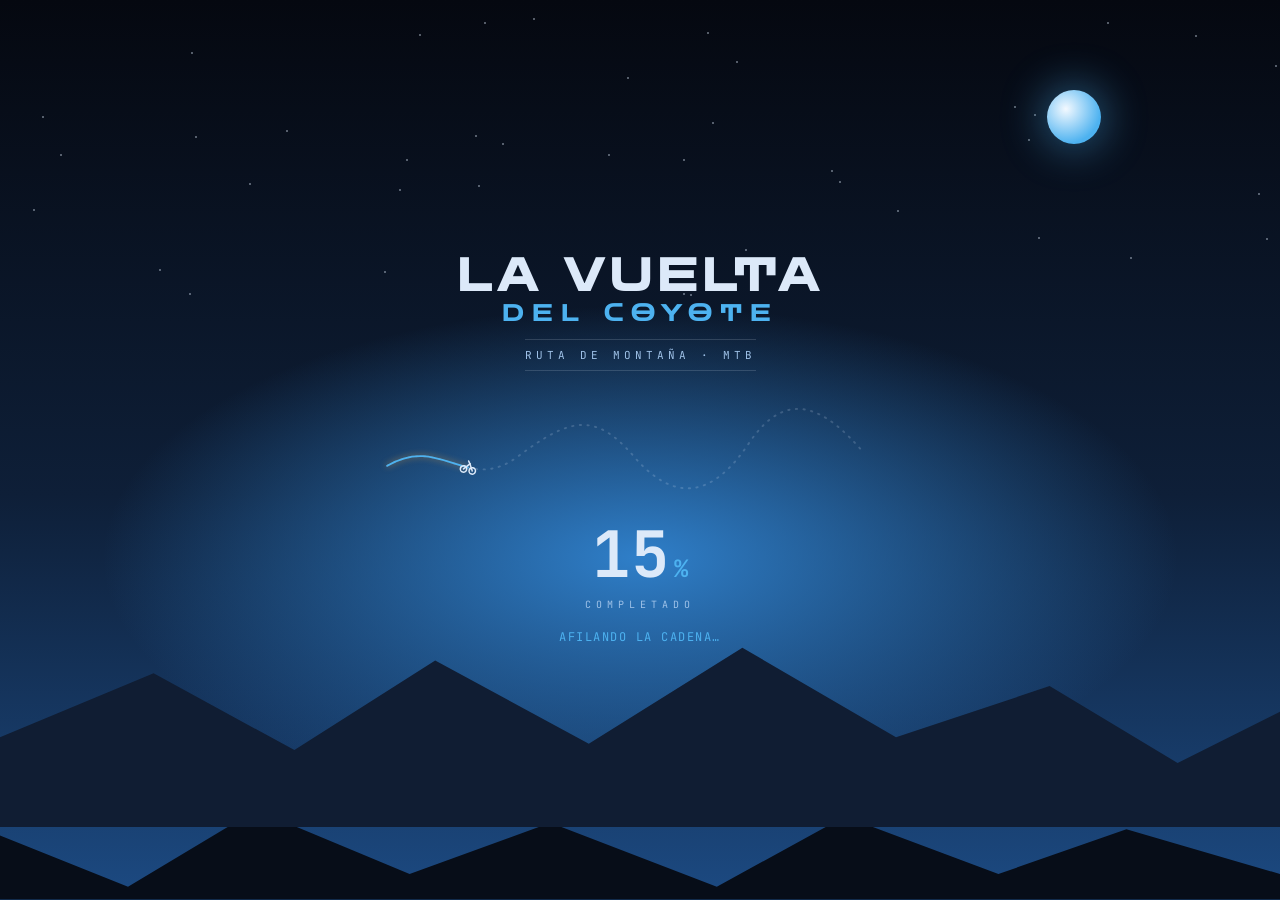
==== commit 0470a9b5: "Add files via upload" ====
--- a/index.html
+++ b/index.html
@@ -7,7 +7,7 @@
 
 <style>
 @import url('https://fonts.googleapis.com/css2?family=Bebas+Neue&family=JetBrains+Mono:wght@400;500;700&display=swap');
-
+@import url('https://fonts.googleapis.com/css2?family=Zen+Dots&display=swap');
 :root{
     --sky-top:#050810;
     --sky-horizon:#1c4a82;
@@ -104,21 +104,8 @@
     max-width:560px;
 }
 
-.emblema{
-    width:52px;
-    height:auto;
-    margin-bottom:14px;
-}
-.emblema path{
-    fill:none;
-    stroke:var(--amber);
-    stroke-width:3;
-    stroke-linejoin:round;
-    stroke-linecap:round;
-}
-
 .marca{
-    font-family:'Bebas Neue', sans-serif;
+    font-family:"Zen Dots", sans-serif;
     font-size:44px;
     letter-spacing:6px;
     line-height:1;
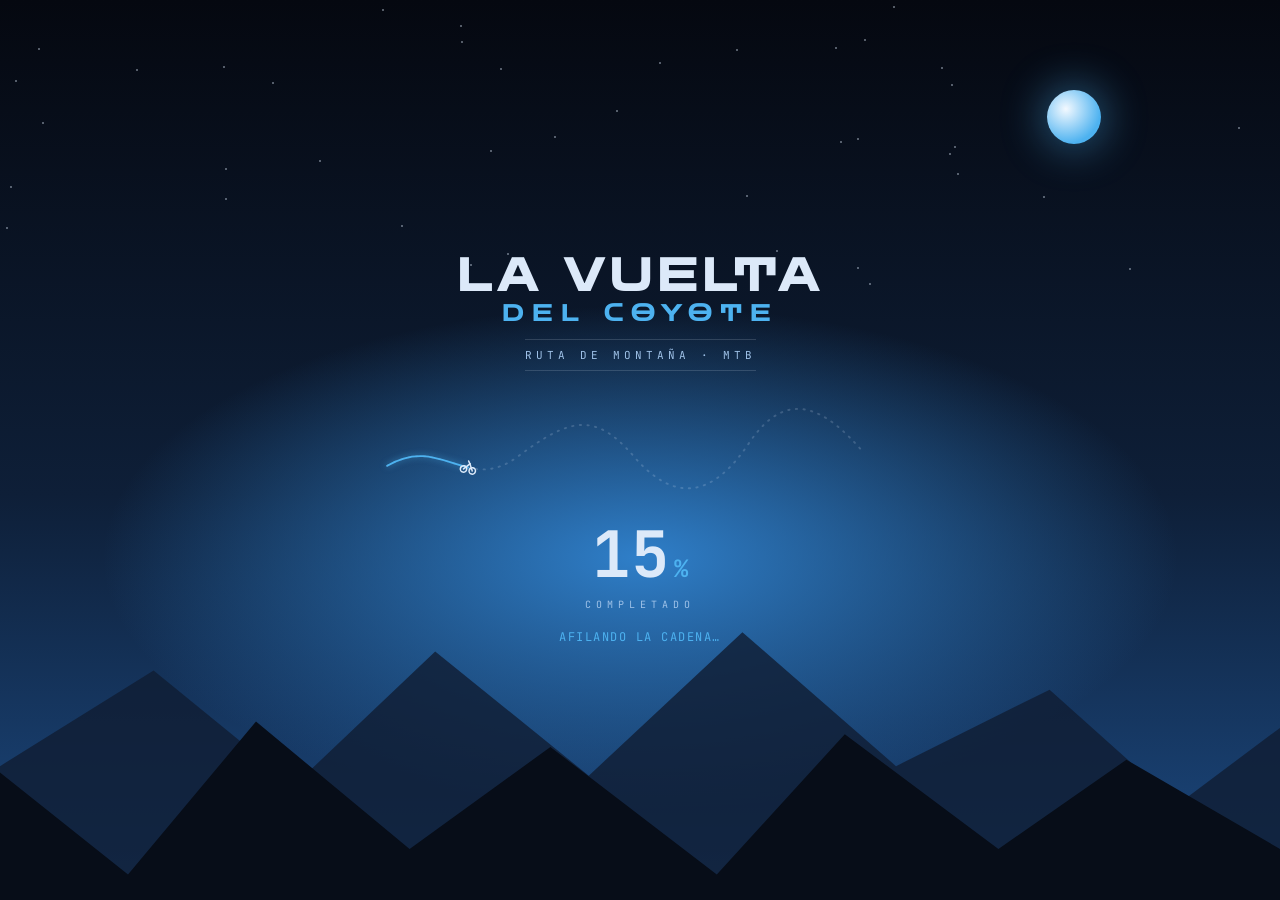
==== commit 2be44b5e: "Add files via upload" ====
--- a/index.html
+++ b/index.html
@@ -85,10 +85,19 @@
     bottom:0;
     left:0;
     width:100%;
-    line-height:0;
-}
-.montanas svg{display:block;width:100%;height:auto;}
-.capa-lejos{opacity:1;transform:translateY(2%);}
+    height:34vh;
+    min-height:170px;
+    pointer-events:none;
+}
+.montanas svg{
+    position:absolute;
+    bottom:0;
+    left:0;
+    width:100%;
+    height:100%;
+    display:block;
+}
+.capa-lejos{opacity:.8;}
 .capa-cerca{opacity:1;}
 
 /* ===== CONTENIDO ===== */
@@ -104,6 +113,7 @@
     max-width:560px;
 }
 
+
 .marca{
     font-family:"Zen Dots", sans-serif;
     font-size:44px;
@@ -118,6 +128,7 @@
     letter-spacing:9px;
     color:var(--amber);
     margin-top:4px;
+    font-family:"Zen Dots", sans-serif;
 }
 
 .subtitulo{
@@ -154,7 +165,7 @@
     stroke:var(--amber);
     stroke-width:3;
     stroke-linecap:round;
-    filter:drop-shadow(0 0 5px rgba(232,163,61,0.7));
+    filter:drop-shadow(0 0 5px rgba(77,178,240,0.7));
 }
 .ciclista{
     transform-box:fill-box;
@@ -406,7 +417,7 @@
 
 setTimeout(function(){
     window.location.href = "home.html";
-}, 9000);
+}, 10000);
 
 </script>
 
